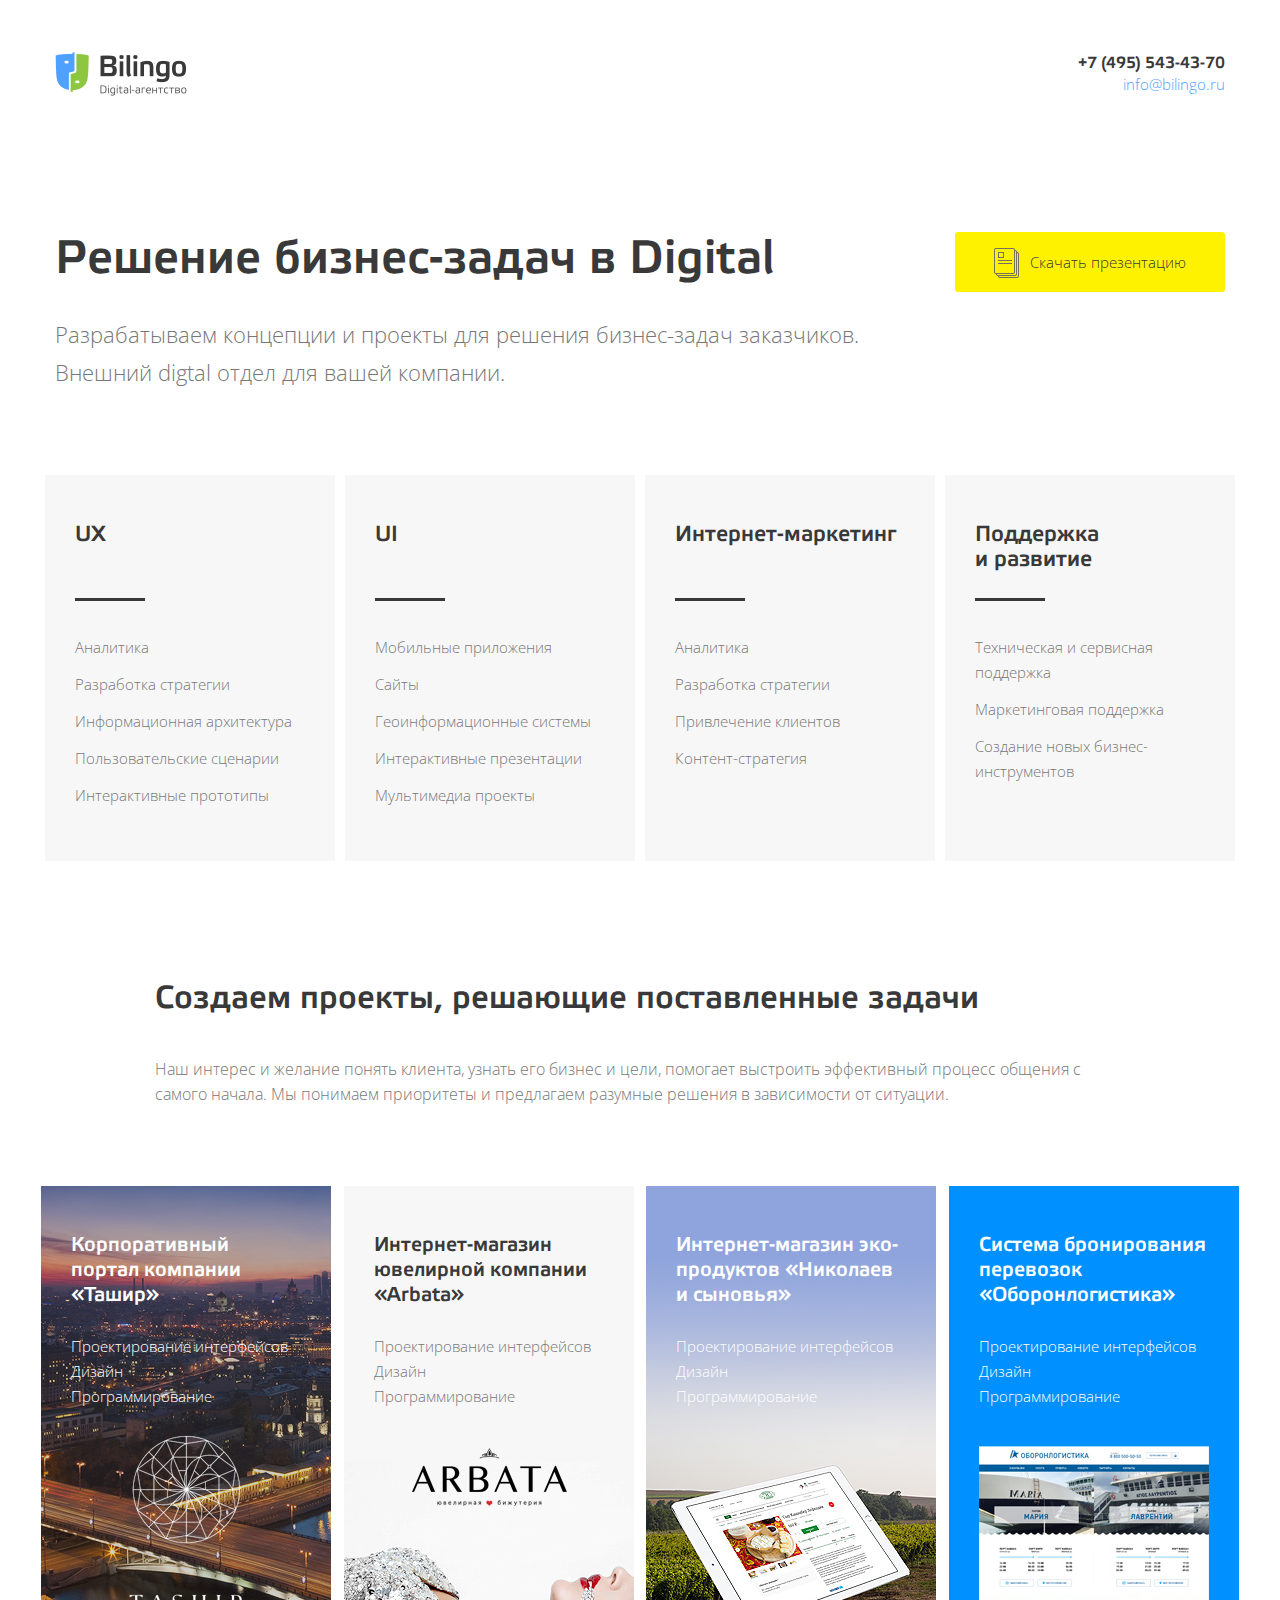
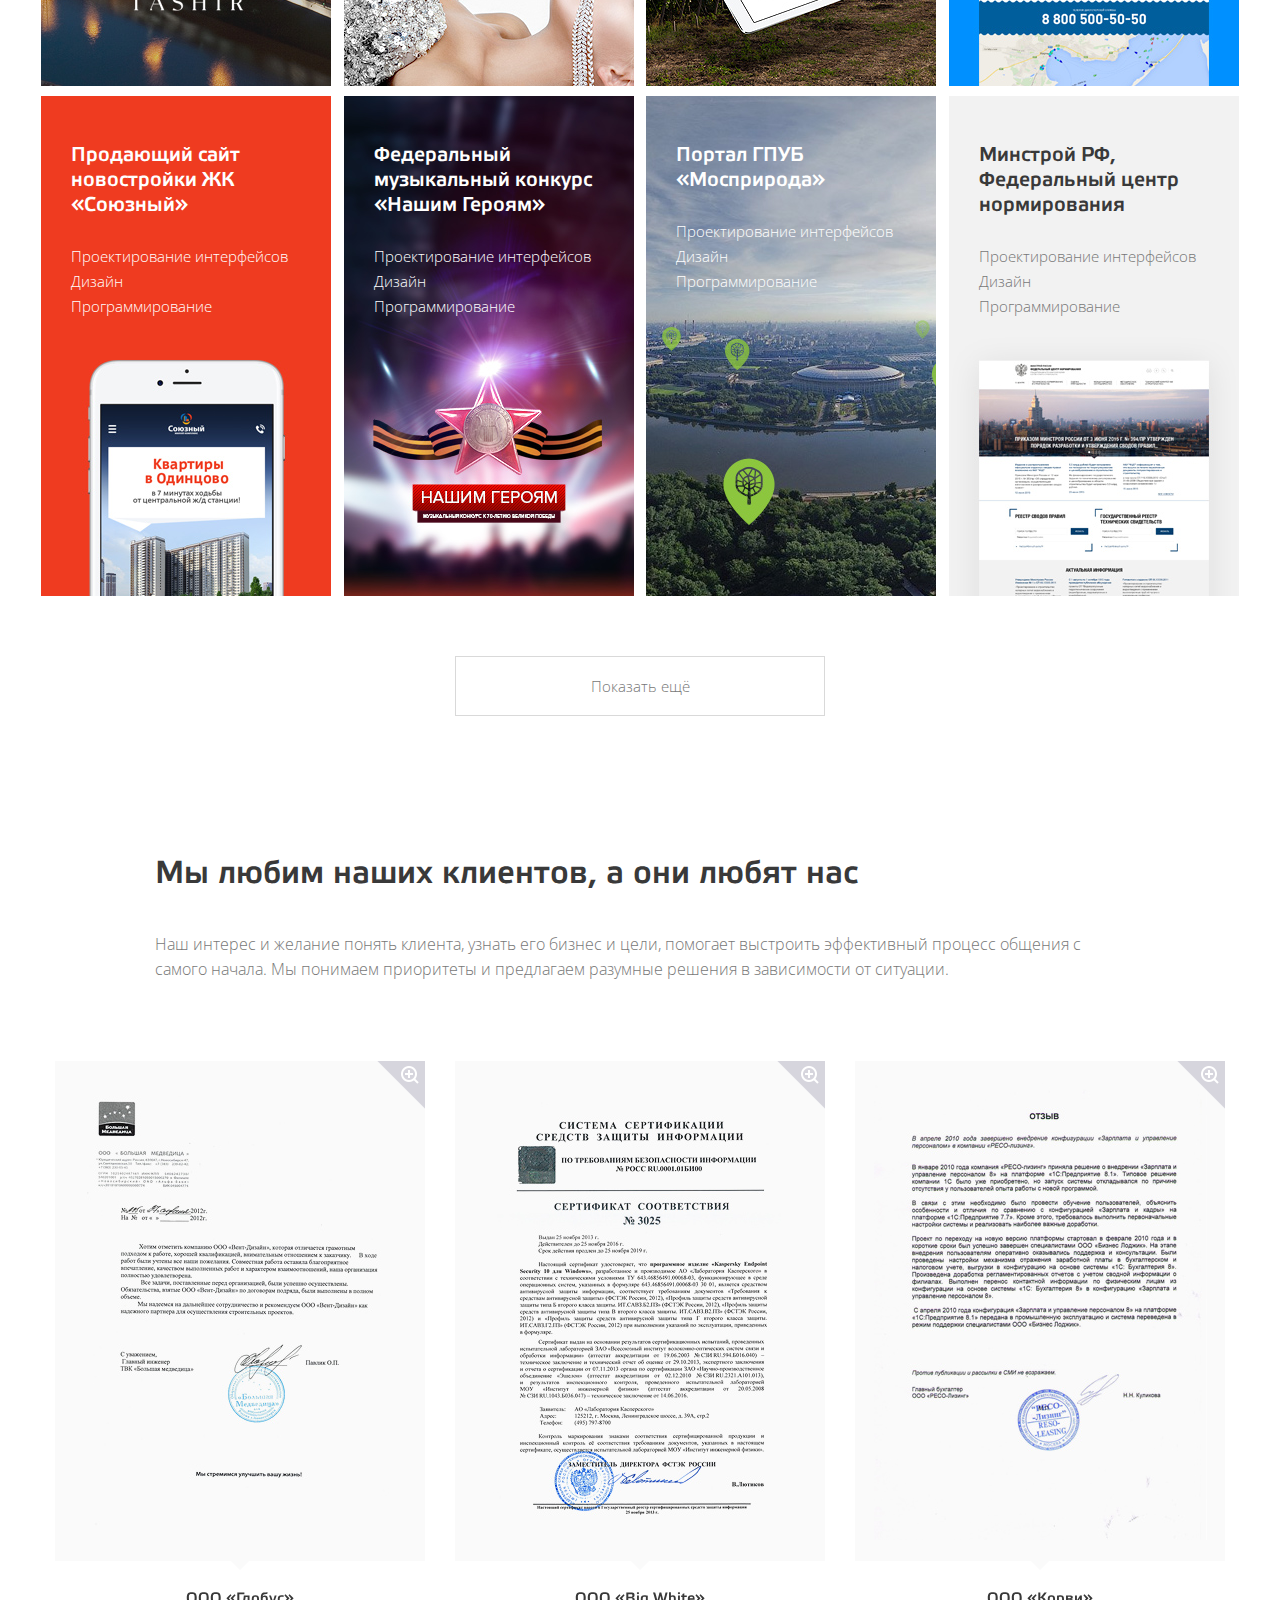
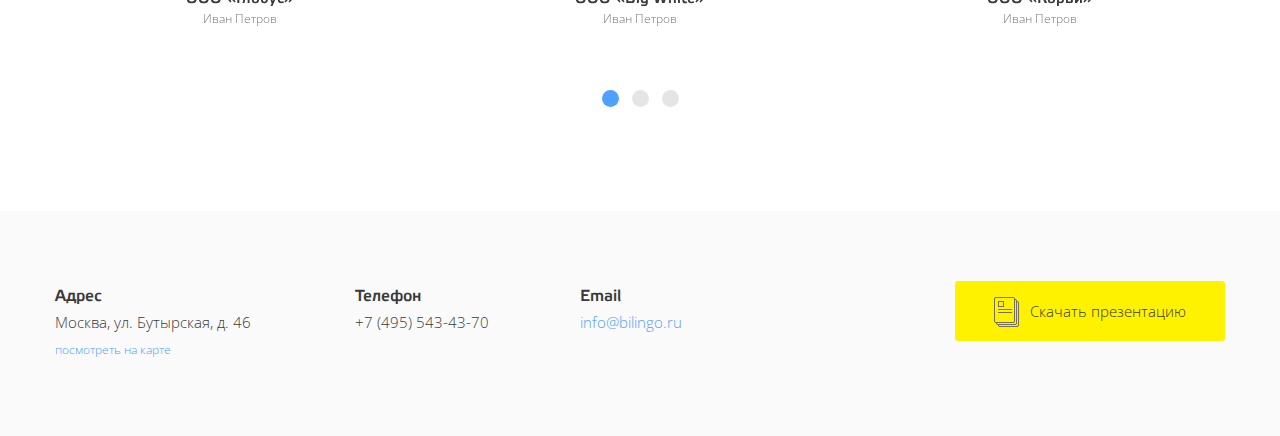
==== index.html @ 2a00d9b0 "first html" ====
<!DOCTYPE html>
<html lang="ru">
    <head>
        <meta charset="utf-8" />
        <title>Bilingo</title>

        <link rel="stylesheet" href="https://fonts.googleapis.com/css?family=Open+Sans:300&amp;subset=cyrillic" />
        <link rel="stylesheet" href="css/styles.css" />
        <link rel="stylesheet" href="js/slick/slick.css" />
        <link rel="stylesheet" href="js/fancybox/jquery.fancybox.css">

        <script src="js/jquery-2.2.4.min.js"></script>
        <script src="js/slick/slick.min.js"></script>
        <script src="js/fancybox/jquery.fancybox.min.js"></script>
        <script src="js/tools.js"></script>

        <meta name="viewport" content="width=device-width" />
    </head>

    <body>

        <!-- wrapper -->
        <div class="wrapper">
            <div class="wrapper-inner">

                <header>
                    <div class="logo"><img src="images/logo.png" alt="" width="132" height="44" /></div>
                    <div class="header-contacts">
                        <div class="header-phone"><a href="tel:+74955434370">+7 (495) 543-43-70</a></div>
                        <div class="header-email"><a href="mailto:info@bilingo.ru">info@bilingo.ru</a></div>
                    </div>
                </header>

                <!-- services -->
                <div class="services">
                    <div class="services-header">
                        <h1>Решение бизнес-задач в Digital</h1>
                        <div class="services-text">Разрабатываем концепции и проекты для решения бизнес-задач заказчиков. Внешний digtal отдел для вашей компании.</div>
                        <div class="services-link"><a href="#" class="presentation">Скачать презентацию</a></div>
                    </div>

                    <div class="services-list">
                        <div class="services-list-inner">
                            <div class="services-item">
                                <h2>UX</h2>
                                <ul>
                                    <li>Аналитика</li>
                                    <li>Разработка стратегии</li>
                                    <li>Информационная архитектура</li>
                                    <li>Пользовательские сценарии</li>
                                    <li>Интерактивные прототипы</li>
                                </ul>
                            </div>
                            <div class="services-item open">
                                <h2>UI</h2>
                                <ul>
                                    <li>Мобильные приложения</li>
                                    <li>Сайты</li>
                                    <li>Геоинформационные системы</li>
                                    <li>Интерактивные презентации</li>
                                    <li>Мультимедиа проекты</li>
                                </ul>
                            </div>
                            <div class="services-item">
                                <h2>Интернет-маркетинг</h2>
                                <ul>
                                    <li>Аналитика</li>
                                    <li>Разработка стратегии</li>
                                    <li>Привлечение клиентов</li>
                                    <li>Контент-стратегия</li>
                                </ul>
                            </div>
                            <div class="services-item">
                                <h2>Поддержка и&nbsp;развитие</h2>
                                <ul>
                                    <li>Техническая и сервисная поддержка</li>
                                    <li>Маркетинговая поддержка</li>
                                    <li>Создание новых бизнес-инструментов</li>
                                </ul>
                            </div>
                        </div>
                    </div>
                </div>
                <!-- services END -->

                <!-- portfolio -->
                <div class="portfolio">
                    <div class="portfolio-header">
                        <h2>Создаем проекты, решающие поставленные задачи</h2>
                        <div class="portfolio-text">Наш интерес и желание понять клиента, узнать его бизнес и цели, помогает выстроить эффективный процесс общения с самого начала. Мы понимаем приоритеты и предлагаем разумные решения в зависимости от ситуации.</div>
                    </div>
                    <div class="portfolio-list">
                        <div class="portfolio-item">
                            <a href="#">
                                <img src="files/portfolio-1.jpg" alt="" />
                                <img src="files/portfolio-1-mobile.jpg" alt="" class="portfolio-img-mobile" />
                                <h3>Корпоративный портал компании «Ташир»</h3>
                                <ul>
                                    <li>Проектирование интерфейсов</li>
                                    <li>Дизайн</li>
                                    <li>Программирование</li>
                                </ul>
                            </a>
                        </div>
                        <div class="portfolio-item inverse">
                            <a href="#">
                                <img src="files/portfolio-2.jpg" alt="" />
                                <img src="files/portfolio-2-mobile.jpg" alt="" class="portfolio-img-mobile" />
                                <h3>Интернет-магазин ювелирной компании «Arbata»</h3>
                                <ul>
                                    <li>Проектирование интерфейсов</li>
                                    <li>Дизайн</li>
                                    <li>Программирование</li>
                                </ul>
                            </a>
                        </div>
                        <div class="portfolio-item">
                            <a href="#">
                                <img src="files/portfolio-3.jpg" alt="" />
                                <img src="files/portfolio-3-mobile.jpg" alt="" class="portfolio-img-mobile" />
                                <h3>Интернет-магазин эко-продуктов «Николаев и сыновья»</h3>
                                <ul>
                                    <li>Проектирование интерфейсов</li>
                                    <li>Дизайн</li>
                                    <li>Программирование</li>
                                </ul>
                            </a>
                        </div>
                        <div class="portfolio-item">
                            <a href="#">
                                <img src="files/portfolio-4.jpg" alt="" />
                                <img src="files/portfolio-4-mobile.jpg" alt="" class="portfolio-img-mobile" />
                                <h3>Система бронирования перевозок «Оборонлогистика»</h3>
                                <ul>
                                    <li>Проектирование интерфейсов</li>
                                    <li>Дизайн</li>
                                    <li>Программирование</li>
                                </ul>
                            </a>
                        </div>
                        <div class="portfolio-item">
                            <a href="#">
                                <img src="files/portfolio-5.jpg" alt="" />
                                <img src="files/portfolio-5.jpg" alt="" class="portfolio-img-mobile" />
                                <h3>Продающий сайт новостройки ЖК «Союзный»</h3>
                                <ul>
                                    <li>Проектирование интерфейсов</li>
                                    <li>Дизайн</li>
                                    <li>Программирование</li>
                                </ul>
                            </a>
                        </div>
                        <div class="portfolio-item">
                            <a href="#">
                                <img src="files/portfolio-6.jpg" alt="" />
                                <img src="files/portfolio-6.jpg" alt="" class="portfolio-img-mobile" />
                                <h3>Федеральный музыкальный конкурс «Нашим Героям»</h3>
                                <ul>
                                    <li>Проектирование интерфейсов</li>
                                    <li>Дизайн</li>
                                    <li>Программирование</li>
                                </ul>
                            </a>
                        </div>
                        <div class="portfolio-item">
                            <a href="#">
                                <img src="files/portfolio-7.jpg" alt="" />
                                <img src="files/portfolio-7.jpg" alt="" class="portfolio-img-mobile" />
                                <h3>Портал ГПУБ «Мосприрода»</h3>
                                <ul>
                                    <li>Проектирование интерфейсов</li>
                                    <li>Дизайн</li>
                                    <li>Программирование</li>
                                </ul>
                            </a>
                        </div>
                        <div class="portfolio-item inverse">
                            <a href="#">
                                <img src="files/portfolio-8.jpg" alt="" />
                                <img src="files/portfolio-8.jpg" alt="" class="portfolio-img-mobile" />
                                <h3>Минстрой РФ, Федеральный центр нормирования</h3>
                                <ul>
                                    <li>Проектирование интерфейсов</li>
                                    <li>Дизайн</li>
                                    <li>Программирование</li>
                                </ul>
                            </a>
                        </div>
                    </div>

                    <div class="portfolio-more"><a href="files/portfolio-1.html"><span>Показать ещё</span><span>Загрузка</span></a></div>
                </div>
                <!-- portfolio END -->

                <!-- responses -->
                <div class="responses">
                    <div class="responses-header">
                        <h2>Мы любим наших клиентов, а они любят нас</h2>
                        <div class="responses-text">Наш интерес и желание понять клиента, узнать его бизнес и цели, помогает выстроить эффективный процесс общения с самого начала. Мы понимаем приоритеты и предлагаем разумные решения в зависимости от ситуации.</div>
                    </div>
                    <div class="responses-list">
                        <div class="responses-list-inner">
                            <div class="responses-item">
                                <a href="files/response-1-big.jpg" data-fancybox="group"><img src="files/response-1.jpg" alt="" /></a>
                                <div class="responses-item-title"><strong>ООО «Глобус»</strong>Иван Петров</div>
                            </div>
                            <div class="responses-item">
                                <a href="files/response-2-big.jpg" data-fancybox="group"><img src="files/response-2.jpg" alt="" /></a>
                                <div class="responses-item-title"><strong>ООО «Big White»</strong>Иван Петров</div>
                            </div>
                            <div class="responses-item">
                                <a href="files/response-3-big.jpg" data-fancybox="group"><img src="files/response-3.jpg" alt="" /></a>
                                <div class="responses-item-title"><strong>ООО «Корви»</strong>Иван Петров</div>
                            </div>
                            <div class="responses-item">
                                <a href="files/response-1-big.jpg" data-fancybox="group"><img src="files/response-1.jpg" alt="" /></a>
                                <div class="responses-item-title"><strong>ООО «Глобус»</strong>Иван Петров</div>
                            </div>
                            <div class="responses-item">
                                <a href="files/response-2-big.jpg" data-fancybox="group"><img src="files/response-2.jpg" alt="" /></a>
                                <div class="responses-item-title"><strong>ООО «Big White»</strong>Иван Петров</div>
                            </div>
                            <div class="responses-item">
                                <a href="files/response-3-big.jpg" data-fancybox="group"><img src="files/response-3.jpg" alt="" /></a>
                                <div class="responses-item-title"><strong>ООО «Корви»</strong>Иван Петров</div>
                            </div>
                            <div class="responses-item">
                                <a href="files/response-1-big.jpg" data-fancybox="group"><img src="files/response-1.jpg" alt="" /></a>
                                <div class="responses-item-title"><strong>ООО «Глобус»</strong>Иван Петров</div>
                            </div>
                        </div>
                    </div>
                </div>
                <!-- responses END -->

            </div>
        </div>
        <!-- wrapper END -->

        <footer>
            <div class="footer-inner">

                <div class="footer-address">
                    <div class="footer-title">Адрес</div>
                    <div class="footer-text">Москва, ул. Бутырская, д. 46</div>
                    <div class="footer-map-link"><a href="#">посмотреть на карте</a></div>
                </div>

                <div class="footer-phone">
                    <div class="footer-title">Телефон</div>
                    <div class="footer-text"><a href="tel:+74955434370">+7 (495) 543-43-70</a></div>
                </div>

                <div class="footer-email">
                    <div class="footer-title">Email</div>
                    <div class="footer-text"><a href="mailto:info@bilingo.ru">info@bilingo.ru</a></div>
                </div>

                <div class="footer-link"><a href="#" class="presentation">Скачать презентацию</a></div>

            </div>
        </footer>

    </body>
</html>
---- css/styles.css ----
@font-face {font-family:"EtelkaMediumPro"; src:url("../fonts/EtelkaMediumPro.woff") format("woff"); font-weight:normal; font-style:normal}

html {min-width:480px; height:100%}

body {min-width:480px; height:100%; margin:0; padding:0; font:300 16px/25px "Open Sans", sans-serif; color:#777; background:#fff; -webkit-text-size-adjust:100%}

a {outline:none; color:#4ea1ff; text-decoration:none}

img {border:none}

.wrapper {min-width:480px; width:100%; min-height:100%; position:relative; overflow:hidden}
.wrapper-inner {max-width:1170px; padding:0 15px 250px 15px; margin:0 auto}

@media screen and (max-width:1199px) {
    .wrapper-inner {padding:0 55px 525px 55px}
}

header:after {content:"."; display:block; clear:both; visibility:hidden; height:0}

.logo {float:left; line-height:0; margin:52px 0 0 0}

.header-contacts {float:right; text-align:right}

.header-phone {font:16px/25px EtelkaMediumPro, sans-serif; color:#393939; margin:51px 0 0 0}
.header-phone a {text-decoration:none; color:#393939}
.header-email {font-size:15px; margin:-4px 0 0 0}

.services-header {padding:0 300px 0 0; position:relative; margin:137px 0 0 0}
.services-header h1 {font:47px/50px EtelkaMediumPro, sans-serif; color:#393939; margin:0; padding:0}
.services-text {font-size:22px; line-height:38px; padding:31px 0 0 0}
.services-link {position:absolute; right:0; top:-2px}

@media screen and (max-width:1199px) {
    .services-header {padding:0}
    .services-link {position:static; right:auto; top:auto; margin:54px 0 0 0}
}

.presentation {display:block; width:270px; height:60px; background:#fff200; border-radius:3px; text-align:center; font-size:15px; line-height:60px; color:#393939}
.presentation:before {content:""; display:inline-block; vertical-align:middle; width:25px; height:30px; background:url(../images/presentation.png); margin:-2px 11px 0 0}

.services-list {margin:84px -20px 0 -20px}
.services-list-inner {display:table; width:100%; border-collapse:separate; border-spacing:10px 0}
.services-item {display:table-cell; vertical-align:top; width:25%; background:#f7f7f7; padding:0 30px}
.services-item h2 {margin:0; padding:47px 0 26px 0; font:22px/25px EtelkaMediumPro, sans-serif; color:#393939; min-height:50px}
.services-item ul {margin:0; padding:0 0 53px 0; list-style:none; font-size:15px; line-height:25px}
.services-item ul:before {content:""; display:block; width:70px; height:3px; margin:0 0 34px 0; background:#393939}
.services-item ul li {margin:12px 0 0 0; padding:0}

@media screen and (max-width:1199px) {
    .services-list {margin:0; padding:85px 0 0 0}
    .services-list-inner {display:block; width:auto; border-spacing:0}
    .services-item {display:block; width:auto; margin:10px 0 0 0}
    .services-item h2 {cursor:pointer; padding:51px 0 50px 0; min-height:0; position:relative}
    .services-item h2:after {content:""; display:block; width:19px; height:11px; background:url(../images/services-arrows.png); position:absolute; right:0; top:50%; margin-top:-5px}
    .services-item.open h2:after {background-position:left -11px}
    .services-item ul {display:none; margin-top:-27px}
    .services-item.open ul {display:block}
    .services-item ul:before {margin:0 0 46px 0}
}

.portfolio {margin:119px 0 0 0}
.portfolio-header {padding:0 100px}
.portfolio-header h2 {font:32px/38px EtelkaMediumPro, sans-serif; color:#393939; margin:0; padding:0}
.portfolio-text {padding:39px 0 0 0}

@media screen and (max-width:1199px) {
    .portfolio {margin:109px 0 0 0}
    .portfolio-header {padding:0}
}

.portfolio-list {margin:74px -20px 0 -20px}
.portfolio-list:after {content:"."; display:block; clear:both; visibility:hidden; height:0}
.portfolio-item {float:left; width:25%; padding:5px; box-sizing:border-box}
.portfolio-item a {display:block; margin:0 auto; width:290px; height:500px; position:relative; color:#fff; background:#393939}
.portfolio-item a:hover {z-index:2}
.portfolio-item.inverse a {background:#fff; color:#393939}
.portfolio-item a img {position:absolute; left:0; top:0; width:100%; height:100%; transition:transform .5s ease}
.portfolio-item a:hover img {transform:scale(1.05); box-shadow:0 7px 50px rgba(0, 0, 0, .33)}
.portfolio-item a img.portfolio-img-mobile {display:none}
.portfolio-item h3 {position:relative; padding:46px 30px 0 30px; font:20px/25px EtelkaMediumPro, sans-serif; margin:0}
.portfolio-item ul {margin:0; padding:27px 30px 0 30px; font-size:15px; list-style:none; position:relative}
.portfolio-item.inverse ul {color:#777}
.portfolio-item ul li {margin:0; padding:0}

@media screen and (max-width:1199px) {
    .portfolio-list {margin-left:0; margin-right:0}
    .portfolio-item {float:none; width:auto; padding:5px 0}
    .portfolio-item a {width:370px}
    .portfolio-item a img {display:none}
    .portfolio-item a img.portfolio-img-mobile {display:block}
}

.portfolio-more {padding:55px 0 0 0}
.portfolio-more a {display:block; margin:0 auto; width:368px; height:58px; color:#777; font-size:15px; line-height:58px; text-align:center; border:1px solid #d9d9d9}
.portfolio-more a span:nth-child(2) {display:none}
.portfolio-more a.loading span:nth-child(1) {display:none}
.portfolio-more a.loading span:nth-child(2) {display:inline}

.responses {margin:139px 0 79px 0}
.responses-header {padding:0 100px}
.responses-header h2 {font:32px/38px EtelkaMediumPro, sans-serif; color:#393939; margin:0; padding:0}
.responses-text {padding:39px 0 0 0}

@media screen and (max-width:1199px) {
    .responses {margin-top:111px}
    .responses-header {padding:0}
}

.responses-list {margin:0 -15px}
.responses-list-inner {width:100%; font-size:0; line-height:0; letter-spacing:-1px; white-space:nowrap; position:relative}
.responses-list-inner:before {content:""; display:block; width:9999px; position:absolute; z-index:9; right:100%; margin-right:15px; top:0; bottom:0; background:#fff}
.responses-list-inner:after {content:""; display:block; width:9999px; position:absolute; z-index:9; left:100%; margin-left:15px; top:0; bottom:0; background:#fff}
.responses-list-inner .slick-list {overflow:visible}
.responses-item {display:inline-block; vertical-align:top; width:33.33%; padding:79px 15px 0 15px; box-sizing:border-box}
.responses-item a {display:block; height:500px; text-align:center; line-height:500px; position:relative; overflow:hidden; width:100%; background:#fafafa}
.responses-item a:hover {box-shadow:0 7px 30px rgba(0, 0, 0, .15)}
.responses-item a:after {content:""; display:block; width:48px; height:48px; position:absolute; right:0; top:0; background:url(../images/zoom.png)}
.responses-item a:hover:after {background-position:left -48px}
.responses-item a img {display:inline-block; vertical-align:middle; max-width:100%; max-height:100%}
.responses-item-title {text-align:center; font-size:12px; line-height:20px; letter-spacing:0; padding:28px 0 0 0; position:relative}
.responses-item-title:before {content:""; display:block; position:absolute; left:50%; top:0; margin:0 0 0 -9px; width:0; height:0; border-top:9px solid #fafafa; border-left:9px solid transparent; border-right:9px solid transparent}
.responses-item-title strong {display:block; font:15px/20px EtelkaMediumPro, sans-serif; color:#393939}
.responses .slick-dots {text-align:center; font-size:0; line-height:0; letter-spacing:-1px; margin:0; padding:61px 0 0 0}
.responses .slick-dots li {margin:0 0 0 13px; padding:0; display:inline-block; vertical-align:top}
.responses .slick-dots li:before {display:none}
.responses .slick-dots li:first-child {margin:0}
.responses .slick-dots li button {display:block; width:17px; height:17px; border-radius:50%; border:none; background:#e5e5e5; margin:0; padding:0; outline:none; -webkit-appearance:none; cursor:pointer; font-size:0; line-height:0; text-indent:100px}
.responses .slick-dots li.slick-active button {background:#4ea1ff}

footer {background:#fafafa; height:225px; margin:-225px 0 0 0; position:relative; min-width:480px; width:100%; overflow:hidden}

@media screen and (max-width:1199px) {
    footer {height:500px; margin:-500px 0 0 0}
}

.footer-inner {max-width:1170px; padding:0 15px; margin:0 auto}

@media screen and (max-width:1199px) {
    .footer-inner {padding:0 55px}
}

.footer-address {float:left; width:300px}
.footer-phone {float:left; width:225px}
.footer-phone a {color:#393939}
.footer-email {float:left}

@media screen and (max-width:1199px) {
    .footer-address {float:none; width:auto; padding:51px 0 0 0}
    .footer-phone {float:none; width:auto}
    .footer-email {float:none}
}

.footer-title {font-family:EtelkaMediumPro, sans-serif; color:#393939; padding:73px 0 0 0}
.footer-text {font-size:15px; color:#393939; padding:1px 0 0 0}
.footer-map-link {font-size:12px; padding:2px 0 0 0}

@media screen and (max-width:1199px) {
    .footer-title {padding:22px 0 0 0}
}

.footer-link {float:right; padding:70px 0 0 0}

@media screen and (max-width:1199px) {
    .footer-link {float:none; padding:58px 0 0 0}
    .footer-link .presentation {width:100%}
}
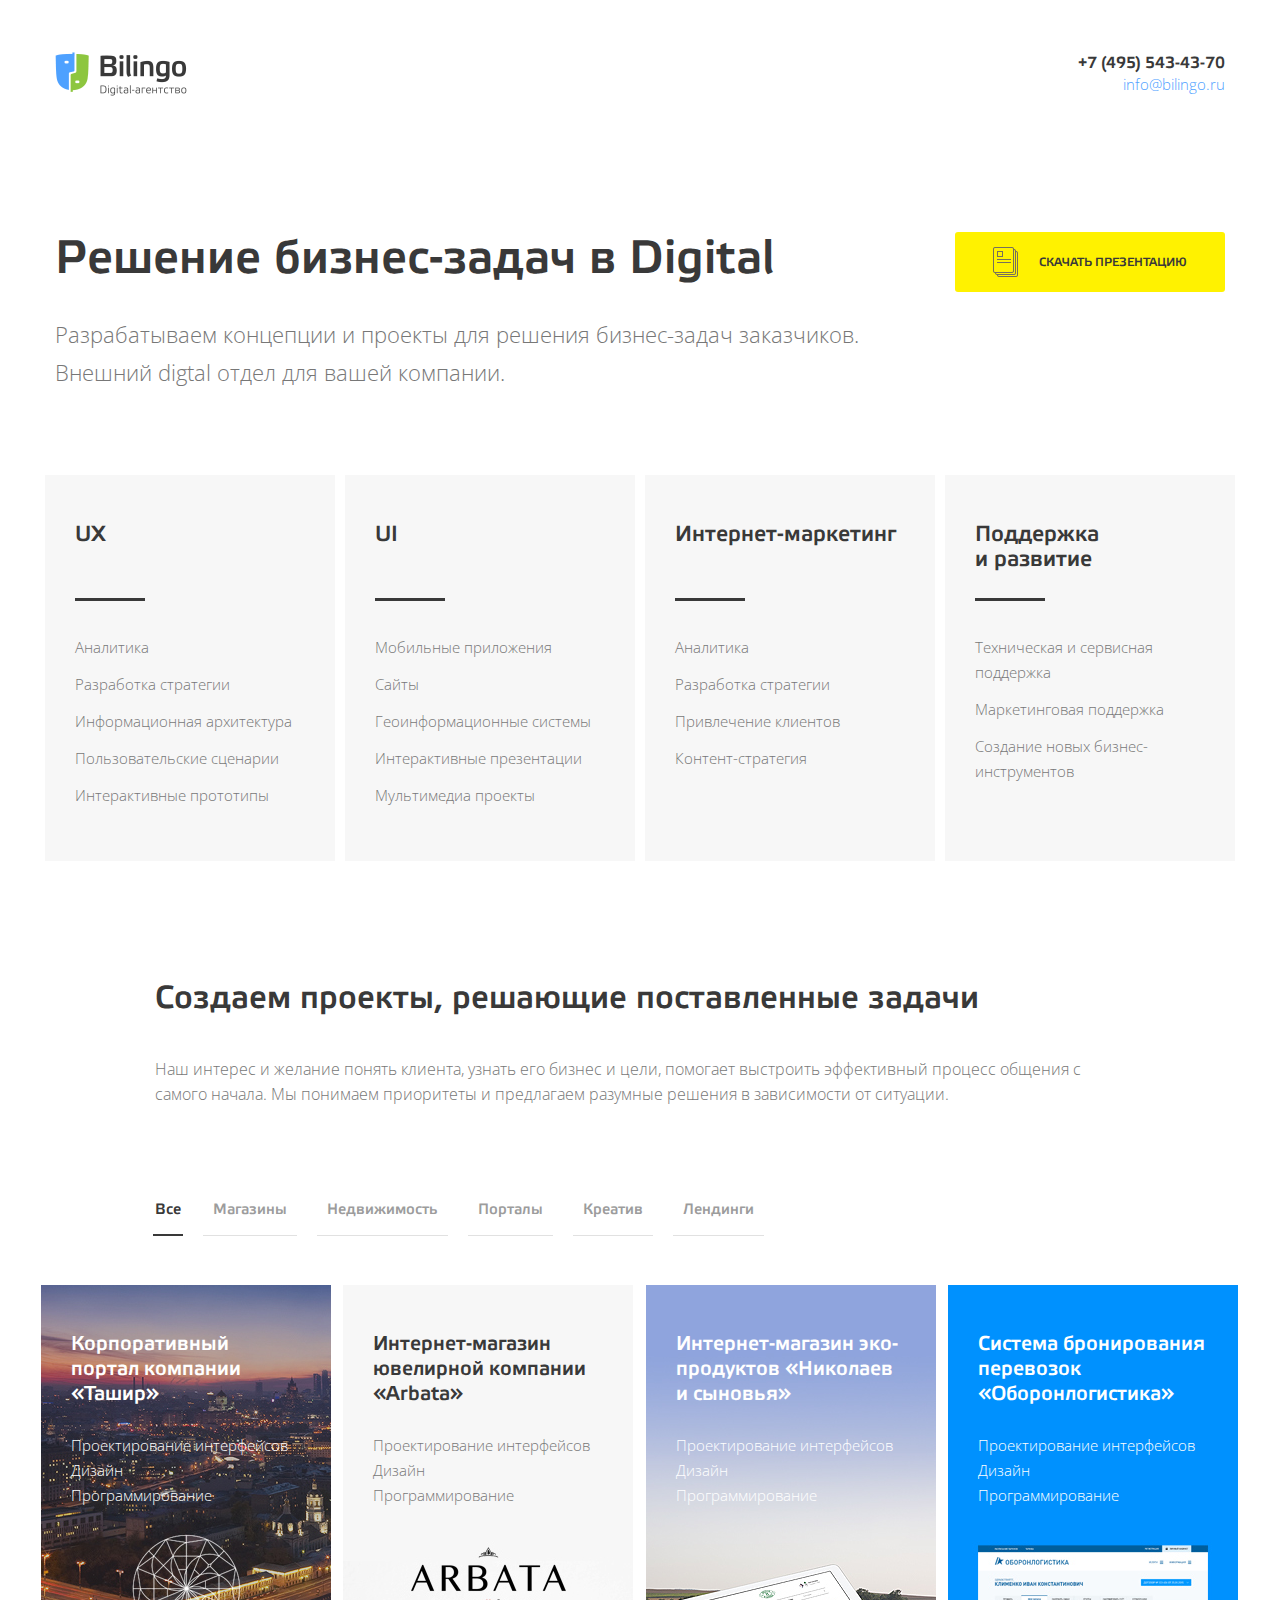
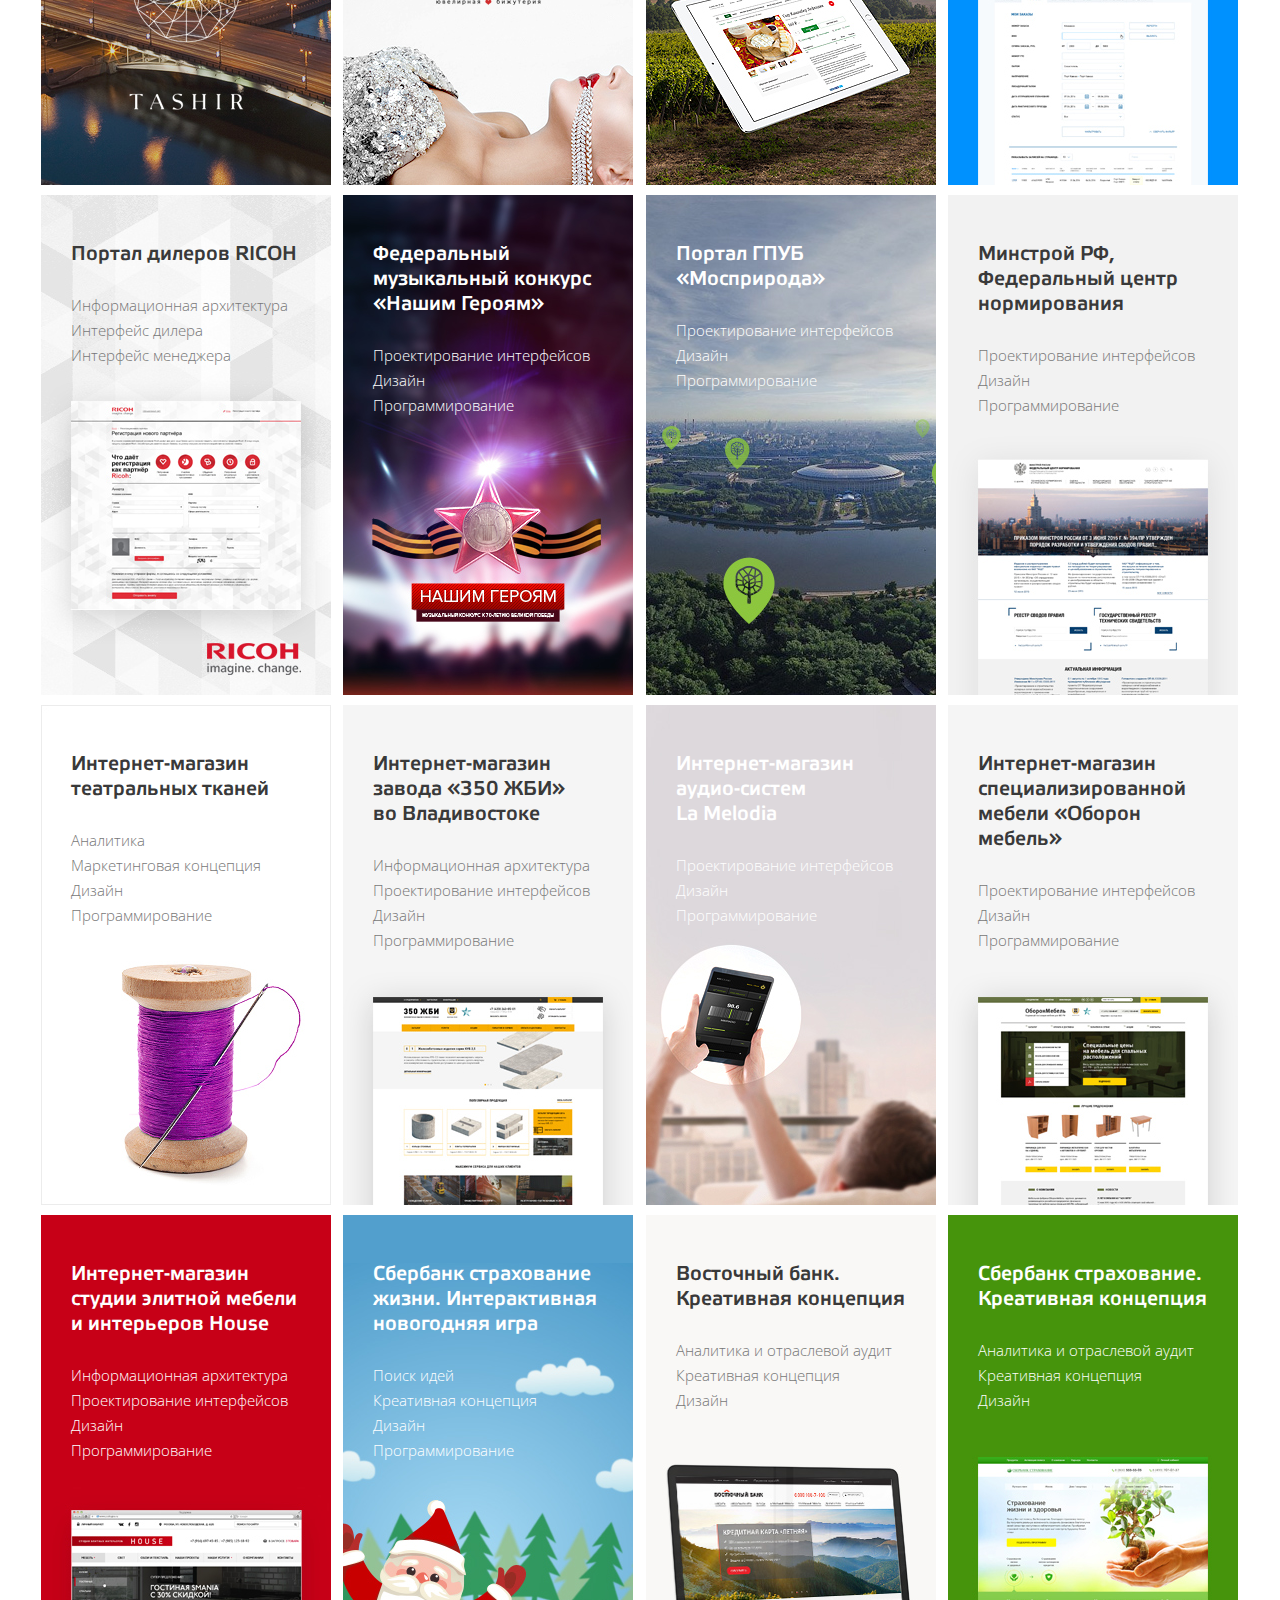
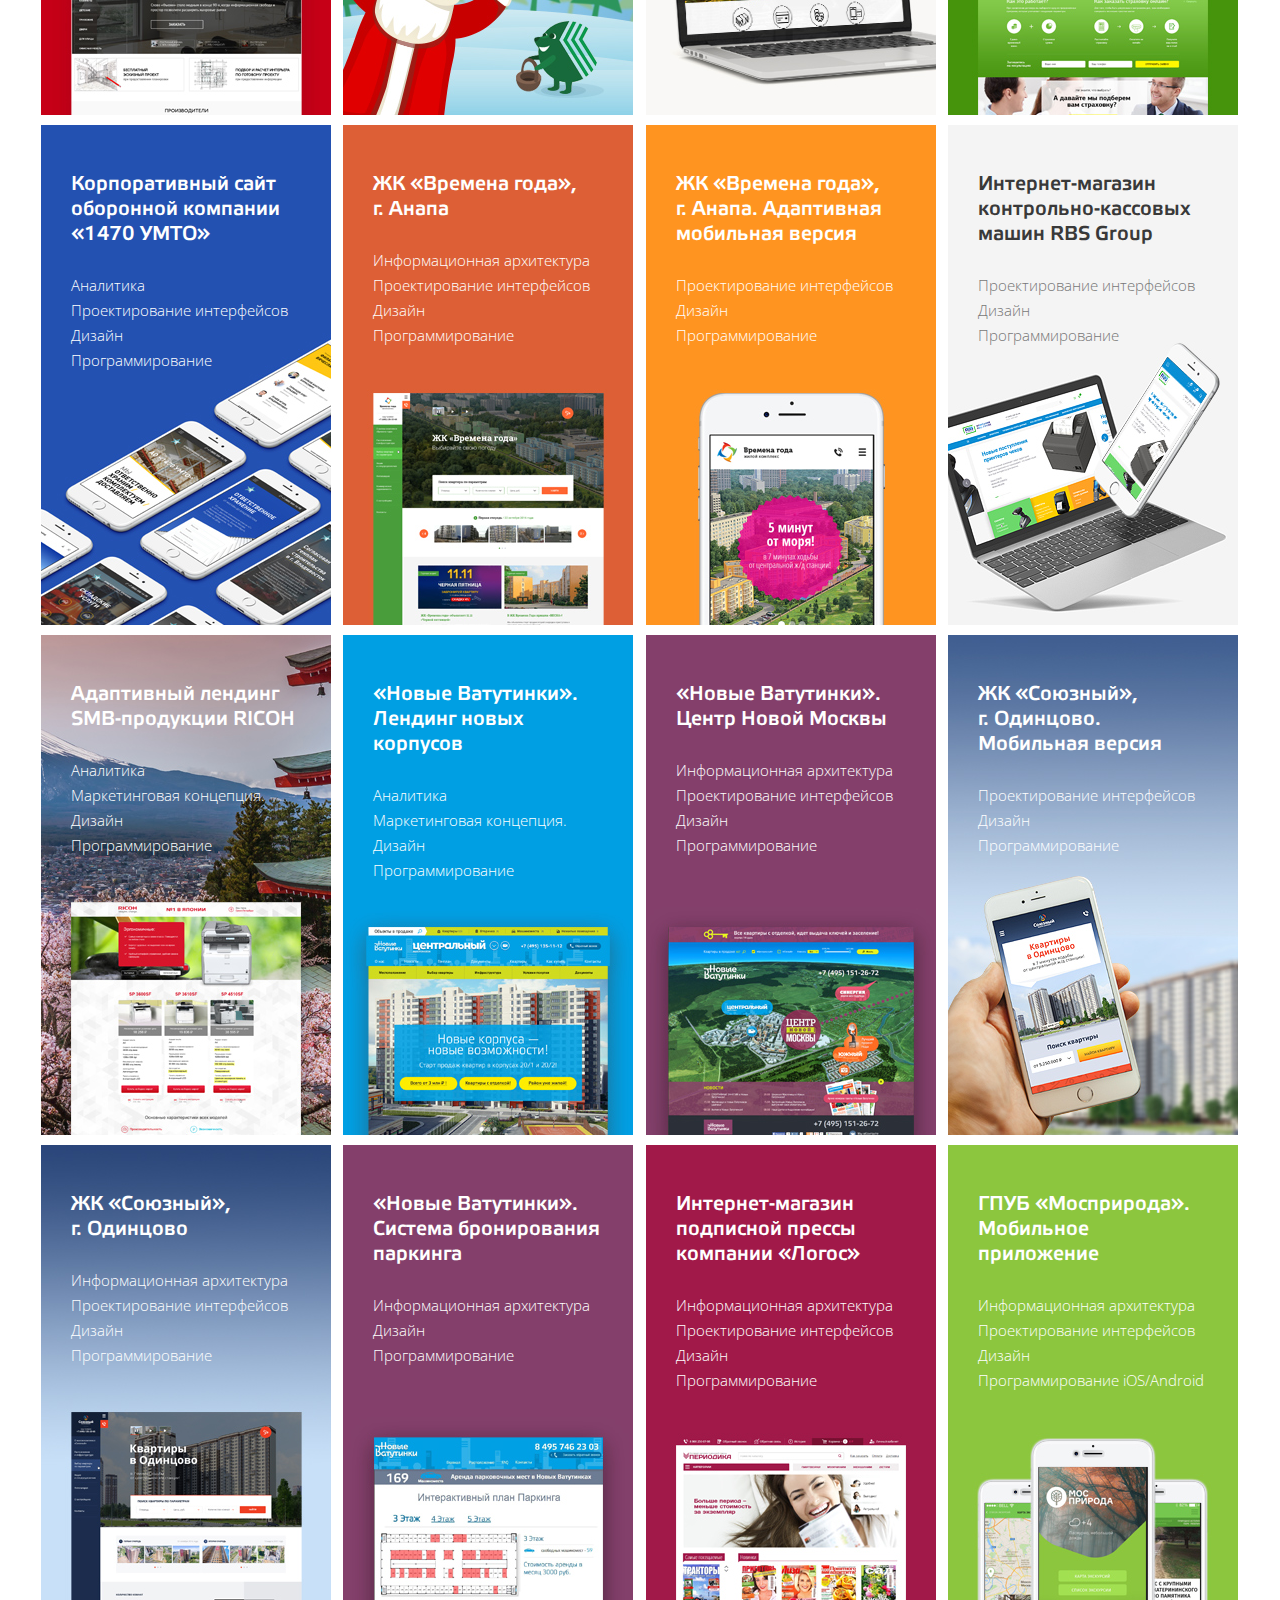
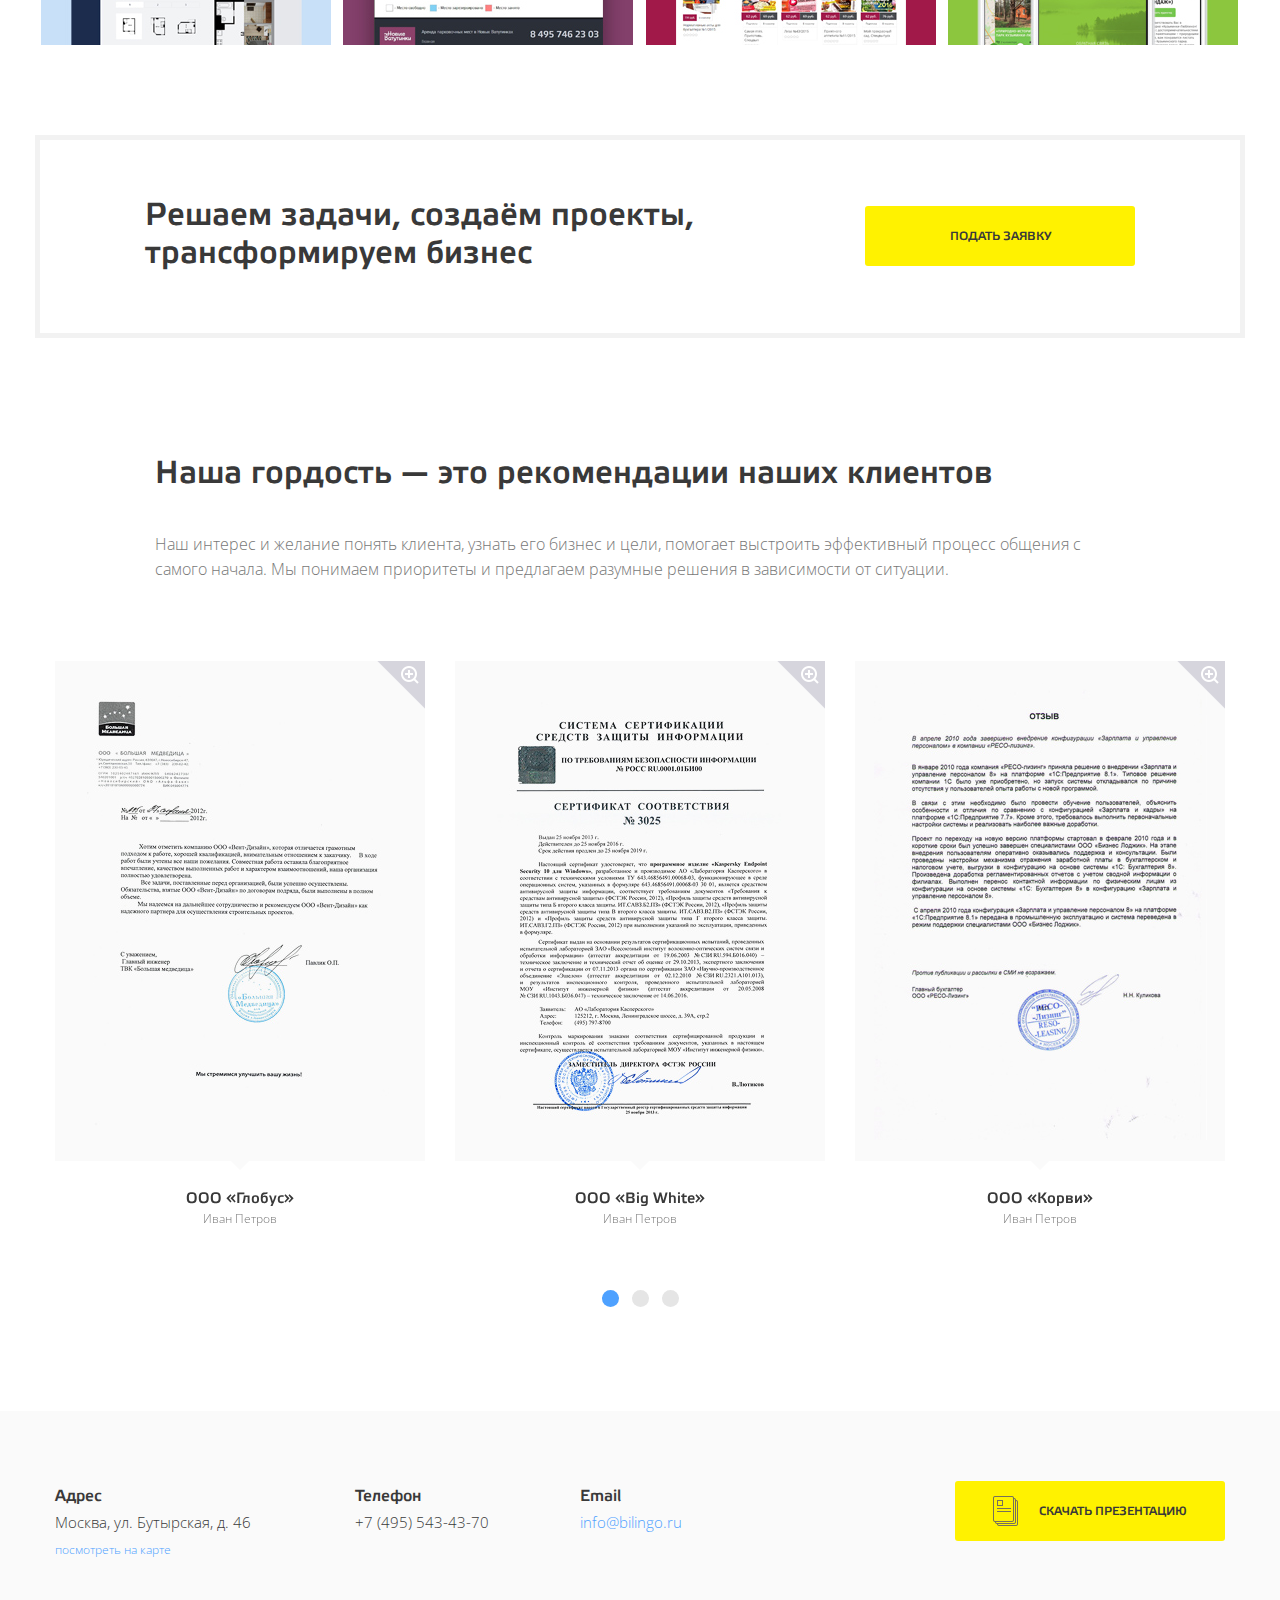
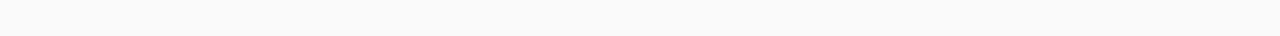
==== commit fb1bde7f: "update" ====
--- a/index.html
+++ b/index.html
@@ -4,7 +4,7 @@
         <meta charset="utf-8" />
         <title>Bilingo</title>
 
-        <link rel="stylesheet" href="https://fonts.googleapis.com/css?family=Open+Sans:300&amp;subset=cyrillic" />
+        <link rel="stylesheet" href="https://fonts.googleapis.com/css?family=Open+Sans:300,400&amp;subset=cyrillic" />
         <link rel="stylesheet" href="css/styles.css" />
         <link rel="stylesheet" href="js/slick/slick.css" />
         <link rel="stylesheet" href="js/fancybox/jquery.fancybox.css">
@@ -12,9 +12,16 @@
         <script src="js/jquery-2.2.4.min.js"></script>
         <script src="js/slick/slick.min.js"></script>
         <script src="js/fancybox/jquery.fancybox.min.js"></script>
+        <script src="js/isotope.pkgd.min.js"></script>
+        <script src="js/jquery.maskedinput.min.js"></script>
+        <script src="js/validation/jquery.validate.min.js"></script>
+        <script src="js/validation/messages_ru.js"></script>
+        <script src="js/jquery.ui.widget.js"></script>
+        <script src="js/jquery.fileupload/jquery.iframe-transport.js"></script>
+        <script src="js/jquery.fileupload/jquery.fileupload.js"></script>
         <script src="js/tools.js"></script>
 
-        <meta name="viewport" content="width=device-width" />
+        <meta name="viewport" content="width=1200" />
     </head>
 
     <body>
@@ -44,38 +51,38 @@
                             <div class="services-item">
                                 <h2>UX</h2>
                                 <ul>
-                                    <li>Аналитика</li>
-                                    <li>Разработка стратегии</li>
-                                    <li>Информационная архитектура</li>
-                                    <li>Пользовательские сценарии</li>
-                                    <li>Интерактивные прототипы</li>
+                                    <li><a href="windows/services.html">Аналитика</a></li>
+                                    <li><a href="windows/services.html">Разработка стратегии</a></li>
+                                    <li><a href="windows/services.html">Информационная архитектура</a></li>
+                                    <li><a href="windows/services.html">Пользовательские сценарии</a></li>
+                                    <li><a href="windows/services.html">Интерактивные прототипы</a></li>
                                 </ul>
                             </div>
                             <div class="services-item open">
                                 <h2>UI</h2>
                                 <ul>
-                                    <li>Мобильные приложения</li>
-                                    <li>Сайты</li>
-                                    <li>Геоинформационные системы</li>
-                                    <li>Интерактивные презентации</li>
-                                    <li>Мультимедиа проекты</li>
+                                    <li><a href="windows/services.html">Мобильные приложения</a></li>
+                                    <li><a href="windows/services.html">Сайты</a></li>
+                                    <li><a href="windows/services.html">Геоинформационные системы</a></li>
+                                    <li><a href="windows/services.html">Интерактивные презентации</a></li>
+                                    <li><a href="windows/services.html">Мультимедиа проекты</a></li>
                                 </ul>
                             </div>
                             <div class="services-item">
                                 <h2>Интернет-маркетинг</h2>
                                 <ul>
-                                    <li>Аналитика</li>
-                                    <li>Разработка стратегии</li>
-                                    <li>Привлечение клиентов</li>
-                                    <li>Контент-стратегия</li>
+                                    <li><a href="windows/services.html">Аналитика</a></li>
+                                    <li><a href="windows/services.html">Разработка стратегии</a></li>
+                                    <li><a href="windows/services.html">Привлечение клиентов</a></li>
+                                    <li><a href="windows/services.html">Контент-стратегия</a></li>
                                 </ul>
                             </div>
                             <div class="services-item">
                                 <h2>Поддержка и&nbsp;развитие</h2>
                                 <ul>
-                                    <li>Техническая и сервисная поддержка</li>
-                                    <li>Маркетинговая поддержка</li>
-                                    <li>Создание новых бизнес-инструментов</li>
+                                    <li><a href="windows/services.html">Техническая и сервисная поддержка</a></li>
+                                    <li><a href="windows/services.html">Маркетинговая поддержка</a></li>
+                                    <li><a href="windows/services.html">Создание новых бизнес-инструментов</a></li>
                                 </ul>
                             </div>
                         </div>
@@ -88,12 +95,22 @@
                     <div class="portfolio-header">
                         <h2>Создаем проекты, решающие поставленные задачи</h2>
                         <div class="portfolio-text">Наш интерес и желание понять клиента, узнать его бизнес и цели, помогает выстроить эффективный процесс общения с самого начала. Мы понимаем приоритеты и предлагаем разумные решения в зависимости от ситуации.</div>
+                        <div class="portfolio-menu">
+                            <ul>
+                                <li class="active" data-filter="*"><a href="#">Все</a></li>
+                                <li data-filter=".shop"><a href="#">Магазины</a></li>
+                                <li data-filter=".realty"><a href="#">Недвижимость</a></li>
+                                <li data-filter=".portal"><a href="#">Порталы</a></li>
+                                <li data-filter=".creative"><a href="#">Креатив</a></li>
+                                <li data-filter=".landing"><a href="#">Лендинги</a></li>
+                            </ul>
+                        </div>
                     </div>
                     <div class="portfolio-list">
-                        <div class="portfolio-item">
-                            <a href="#">
-                                <img src="files/portfolio-1.jpg" alt="" />
-                                <img src="files/portfolio-1-mobile.jpg" alt="" class="portfolio-img-mobile" />
+                        <div class="portfolio-item portal">
+                            <a href="#">
+                                <img src="files/portfolio-01.jpg" alt="" />
+                                <img src="files/portfolio-01-mobile.jpg" alt="" class="portfolio-img-mobile" />
                                 <h3>Корпоративный портал компании «Ташир»</h3>
                                 <ul>
                                     <li>Проектирование интерфейсов</li>
@@ -102,10 +119,10 @@
                                 </ul>
                             </a>
                         </div>
-                        <div class="portfolio-item inverse">
-                            <a href="#">
-                                <img src="files/portfolio-2.jpg" alt="" />
-                                <img src="files/portfolio-2-mobile.jpg" alt="" class="portfolio-img-mobile" />
+                        <div class="portfolio-item inverse shop">
+                            <a href="#">
+                                <img src="files/portfolio-02.jpg" alt="" />
+                                <img src="files/portfolio-02-mobile.jpg" alt="" class="portfolio-img-mobile" />
                                 <h3>Интернет-магазин ювелирной компании «Arbata»</h3>
                                 <ul>
                                     <li>Проектирование интерфейсов</li>
@@ -114,10 +131,10 @@
                                 </ul>
                             </a>
                         </div>
-                        <div class="portfolio-item">
-                            <a href="#">
-                                <img src="files/portfolio-3.jpg" alt="" />
-                                <img src="files/portfolio-3-mobile.jpg" alt="" class="portfolio-img-mobile" />
+                        <div class="portfolio-item shop">
+                            <a href="#">
+                                <img src="files/portfolio-03.jpg" alt="" />
+                                <img src="files/portfolio-03-mobile.jpg" alt="" class="portfolio-img-mobile" />
                                 <h3>Интернет-магазин эко-продуктов «Николаев и сыновья»</h3>
                                 <ul>
                                     <li>Проектирование интерфейсов</li>
@@ -126,10 +143,10 @@
                                 </ul>
                             </a>
                         </div>
-                        <div class="portfolio-item">
-                            <a href="#">
-                                <img src="files/portfolio-4.jpg" alt="" />
-                                <img src="files/portfolio-4-mobile.jpg" alt="" class="portfolio-img-mobile" />
+                        <div class="portfolio-item shop">
+                            <a href="#">
+                                <img src="files/portfolio-04.jpg" alt="" />
+                                <img src="files/portfolio-04-mobile.jpg" alt="" class="portfolio-img-mobile" />
                                 <h3>Система бронирования перевозок «Оборонлогистика»</h3>
                                 <ul>
                                     <li>Проектирование интерфейсов</li>
@@ -138,22 +155,22 @@
                                 </ul>
                             </a>
                         </div>
-                        <div class="portfolio-item">
-                            <a href="#">
-                                <img src="files/portfolio-5.jpg" alt="" />
-                                <img src="files/portfolio-5.jpg" alt="" class="portfolio-img-mobile" />
-                                <h3>Продающий сайт новостройки ЖК «Союзный»</h3>
-                                <ul>
-                                    <li>Проектирование интерфейсов</li>
-                                    <li>Дизайн</li>
-                                    <li>Программирование</li>
-                                </ul>
-                            </a>
-                        </div>
-                        <div class="portfolio-item">
-                            <a href="#">
-                                <img src="files/portfolio-6.jpg" alt="" />
-                                <img src="files/portfolio-6.jpg" alt="" class="portfolio-img-mobile" />
+                        <div class="portfolio-item inverse portal">
+                            <a href="#">
+                                <img src="files/portfolio-05.jpg" alt="" />
+                                <img src="files/portfolio-05.jpg" alt="" class="portfolio-img-mobile" />
+                                <h3>Портал дилеров RICOH</h3>
+                                <ul>
+                                    <li>Информационная архитектура</li>
+                                    <li>Интерфейс дилера</li>
+                                    <li>Интерфейс менеджера</li>
+                                </ul>
+                            </a>
+                        </div>
+                        <div class="portfolio-item portal">
+                            <a href="#">
+                                <img src="files/portfolio-06.jpg" alt="" />
+                                <img src="files/portfolio-06.jpg" alt="" class="portfolio-img-mobile" />
                                 <h3>Федеральный музыкальный конкурс «Нашим Героям»</h3>
                                 <ul>
                                     <li>Проектирование интерфейсов</li>
@@ -162,10 +179,10 @@
                                 </ul>
                             </a>
                         </div>
-                        <div class="portfolio-item">
-                            <a href="#">
-                                <img src="files/portfolio-7.jpg" alt="" />
-                                <img src="files/portfolio-7.jpg" alt="" class="portfolio-img-mobile" />
+                        <div class="portfolio-item portal">
+                            <a href="#">
+                                <img src="files/portfolio-07.jpg" alt="" />
+                                <img src="files/portfolio-07.jpg" alt="" class="portfolio-img-mobile" />
                                 <h3>Портал ГПУБ «Мосприрода»</h3>
                                 <ul>
                                     <li>Проектирование интерфейсов</li>
@@ -174,10 +191,10 @@
                                 </ul>
                             </a>
                         </div>
-                        <div class="portfolio-item inverse">
-                            <a href="#">
-                                <img src="files/portfolio-8.jpg" alt="" />
-                                <img src="files/portfolio-8.jpg" alt="" class="portfolio-img-mobile" />
+                        <div class="portfolio-item inverse portal">
+                            <a href="#">
+                                <img src="files/portfolio-08.jpg" alt="" />
+                                <img src="files/portfolio-08.jpg" alt="" class="portfolio-img-mobile" />
                                 <h3>Минстрой РФ, Федеральный центр нормирования</h3>
                                 <ul>
                                     <li>Проектирование интерфейсов</li>
@@ -186,16 +203,271 @@
                                 </ul>
                             </a>
                         </div>
-                    </div>
-
-                    <div class="portfolio-more"><a href="files/portfolio-1.html"><span>Показать ещё</span><span>Загрузка</span></a></div>
+                        <div class="portfolio-item inverse shop">
+                            <a href="#">
+                                <img src="files/portfolio-09.jpg" alt="" />
+                                <img src="files/portfolio-09.jpg" alt="" class="portfolio-img-mobile" />
+                                <h3>Интернет-магазин театральных тканей</h3>
+                                <ul>
+                                    <li>Аналитика</li>
+                                    <li>Маркетинговая концепция</li>
+                                    <li>Дизайн</li>
+                                    <li>Программирование</li>
+                                </ul>
+                            </a>
+                        </div>
+                        <div class="portfolio-item inverse shop">
+                            <a href="#">
+                                <img src="files/portfolio-10.jpg" alt="" />
+                                <img src="files/portfolio-10.jpg" alt="" class="portfolio-img-mobile" />
+                                <h3>Интернет-магазин завода «350 ЖБИ» во&nbsp;Владивостоке</h3>
+                                <ul>
+                                    <li>Информационная архитектура</li>
+                                    <li>Проектирование интерфейсов</li>
+                                    <li>Дизайн</li>
+                                    <li>Программирование</li>
+                                </ul>
+                            </a>
+                        </div>
+                        <div class="portfolio-item shop">
+                            <a href="#">
+                                <img src="files/portfolio-11.jpg" alt="" />
+                                <img src="files/portfolio-11.jpg" alt="" class="portfolio-img-mobile" />
+                                <h3>Интернет-магазин аудио-систем La&nbsp;Melodia</h3>
+                                <ul>
+                                    <li>Проектирование интерфейсов</li>
+                                    <li>Дизайн</li>
+                                    <li>Программирование</li>
+                                </ul>
+                            </a>
+                        </div>
+                        <div class="portfolio-item inverse shop">
+                            <a href="#">
+                                <img src="files/portfolio-12.jpg" alt="" />
+                                <img src="files/portfolio-12.jpg" alt="" class="portfolio-img-mobile" />
+                                <h3>Интернет-магазин специализированной мебели «Оборон мебель»</h3>
+                                <ul>
+                                    <li>Проектирование интерфейсов</li>
+                                    <li>Дизайн</li>
+                                    <li>Программирование</li>
+                                </ul>
+                            </a>
+                        </div>
+                        <div class="portfolio-item shop">
+                            <a href="#">
+                                <img src="files/portfolio-13.jpg" alt="" />
+                                <img src="files/portfolio-13.jpg" alt="" class="portfolio-img-mobile" />
+                                <h3>Интернет-магазин студии элитной мебели и интерьеров House</h3>
+                                <ul>
+                                    <li>Информационная архитектура</li>
+                                    <li>Проектирование интерфейсов</li>
+                                    <li>Дизайн</li>
+                                    <li>Программирование</li>
+                                </ul>
+                            </a>
+                        </div>
+                        <div class="portfolio-item creative">
+                            <a href="#">
+                                <img src="files/portfolio-14.jpg" alt="" />
+                                <img src="files/portfolio-14.jpg" alt="" class="portfolio-img-mobile" />
+                                <h3>Сбербанк страхование жизни. Интерактивная новогодняя игра</h3>
+                                <ul>
+                                    <li>Поиск идей</li>
+                                    <li>Креативная концепция</li>
+                                    <li>Дизайн</li>
+                                    <li>Программирование</li>
+                                </ul>
+                            </a>
+                        </div>
+                        <div class="portfolio-item inverse creative">
+                            <a href="#">
+                                <img src="files/portfolio-15.jpg" alt="" />
+                                <img src="files/portfolio-15.jpg" alt="" class="portfolio-img-mobile" />
+                                <h3>Восточный банк. Креативная концепция</h3>
+                                <ul>
+                                    <li>Аналитика и отраслевой аудит</li>
+                                    <li>Креативная концепция</li>
+                                    <li>Дизайн</li>
+                                </ul>
+                            </a>
+                        </div>
+                        <div class="portfolio-item creative">
+                            <a href="#">
+                                <img src="files/portfolio-16.jpg" alt="" />
+                                <img src="files/portfolio-16.jpg" alt="" class="portfolio-img-mobile" />
+                                <h3>Сбербанк страхование. Креативная концепция</h3>
+                                <ul>
+                                    <li>Аналитика и отраслевой аудит</li>
+                                    <li>Креативная концепция</li>
+                                    <li>Дизайн</li>
+                                </ul>
+                            </a>
+                        </div>
+                        <div class="portfolio-item portal">
+                            <a href="#">
+                                <img src="files/portfolio-17.jpg" alt="" />
+                                <img src="files/portfolio-17.jpg" alt="" class="portfolio-img-mobile" />
+                                <h3>Корпоративный сайт оборонной компании «1470 УМТО»</h3>
+                                <ul>
+                                    <li>Аналитика</li>
+                                    <li>Проектирование интерфейсов</li>
+                                    <li>Дизайн</li>
+                                    <li>Программирование</li>
+                                </ul>
+                            </a>
+                        </div>
+                        <div class="portfolio-item realty">
+                            <a href="#">
+                                <img src="files/portfolio-18.jpg" alt="" />
+                                <img src="files/portfolio-18.jpg" alt="" class="portfolio-img-mobile" />
+                                <h3>ЖК «Времена года», г.&nbsp;Анапа</h3>
+                                <ul>
+                                    <li>Информационная архитектура</li>
+                                    <li>Проектирование интерфейсов</li>
+                                    <li>Дизайн</li>
+                                    <li>Программирование</li>
+                                </ul>
+                            </a>
+                        </div>
+                        <div class="portfolio-item realty">
+                            <a href="#">
+                                <img src="files/portfolio-19.jpg" alt="" />
+                                <img src="files/portfolio-19.jpg" alt="" class="portfolio-img-mobile" />
+                                <h3>ЖК «Времена года», г.&nbsp;Анапа. Адаптивная мобильная версия</h3>
+                                <ul>
+                                    <li>Проектирование интерфейсов</li>
+                                    <li>Дизайн</li>
+                                    <li>Программирование</li>
+                                </ul>
+                            </a>
+                        </div>
+                        <div class="portfolio-item inverse shop">
+                            <a href="#">
+                                <img src="files/portfolio-20.jpg" alt="" />
+                                <img src="files/portfolio-20.jpg" alt="" class="portfolio-img-mobile" />
+                                <h3>Интернет-магазин контрольно-кассовых машин RBS Group</h3>
+                                <ul>
+                                    <li>Проектирование интерфейсов</li>
+                                    <li>Дизайн</li>
+                                    <li>Программирование</li>
+                                </ul>
+                            </a>
+                        </div>
+                        <div class="portfolio-item landing">
+                            <a href="#">
+                                <img src="files/portfolio-21.jpg" alt="" />
+                                <img src="files/portfolio-21.jpg" alt="" class="portfolio-img-mobile" />
+                                <h3>Адаптивный лендинг SMB-продукции RICOH</h3>
+                                <ul>
+                                    <li>Аналитика</li>
+                                    <li>Маркетинговая концепция.</li>
+                                    <li>Дизайн</li>
+                                    <li>Программирование</li>
+                                </ul>
+                            </a>
+                        </div>
+                        <div class="portfolio-item landing">
+                            <a href="#">
+                                <img src="files/portfolio-22.jpg" alt="" />
+                                <img src="files/portfolio-22.jpg" alt="" class="portfolio-img-mobile" />
+                                <h3>«Новые Ватутинки». Лендинг новых корпусов</h3>
+                                <ul>
+                                    <li>Аналитика</li>
+                                    <li>Маркетинговая концепция.</li>
+                                    <li>Дизайн</li>
+                                    <li>Программирование</li>
+                                </ul>
+                            </a>
+                        </div>
+                        <div class="portfolio-item realty">
+                            <a href="#">
+                                <img src="files/portfolio-23.jpg" alt="" />
+                                <img src="files/portfolio-23.jpg" alt="" class="portfolio-img-mobile" />
+                                <h3>«Новые Ватутинки». Центр Новой Москвы</h3>
+                                <ul>
+                                    <li>Информационная архитектура</li>
+                                    <li>Проектирование интерфейсов</li>
+                                    <li>Дизайн</li>
+                                    <li>Программирование</li>
+                                </ul>
+                            </a>
+                        </div>
+                        <div class="portfolio-item realty">
+                            <a href="#">
+                                <img src="files/portfolio-24.jpg" alt="" />
+                                <img src="files/portfolio-24.jpg" alt="" class="portfolio-img-mobile" />
+                                <h3>ЖК «Союзный», г.&nbsp;Одинцово. Мобильная версия</h3>
+                                <ul>
+                                    <li>Проектирование интерфейсов</li>
+                                    <li>Дизайн</li>
+                                    <li>Программирование</li>
+                                </ul>
+                            </a>
+                        </div>
+                        <div class="portfolio-item realty">
+                            <a href="#">
+                                <img src="files/portfolio-25.jpg" alt="" />
+                                <img src="files/portfolio-25.jpg" alt="" class="portfolio-img-mobile" />
+                                <h3>ЖК «Союзный», г.&nbsp;Одинцово</h3>
+                                <ul>
+                                    <li>Информационная архитектура</li>
+                                    <li>Проектирование интерфейсов</li>
+                                    <li>Дизайн</li>
+                                    <li>Программирование</li>
+                                </ul>
+                            </a>
+                        </div>
+                        <div class="portfolio-item realty">
+                            <a href="#">
+                                <img src="files/portfolio-26.jpg" alt="" />
+                                <img src="files/portfolio-26.jpg" alt="" class="portfolio-img-mobile" />
+                                <h3>«Новые Ватутинки». Система бронирования паркинга</h3>
+                                <ul>
+                                    <li>Информационная архитектура</li>
+                                    <li>Дизайн</li>
+                                    <li>Программирование</li>
+                                </ul>
+                            </a>
+                        </div>
+                        <div class="portfolio-item shop">
+                            <a href="#">
+                                <img src="files/portfolio-27.jpg" alt="" />
+                                <img src="files/portfolio-27.jpg" alt="" class="portfolio-img-mobile" />
+                                <h3>Интернет-магазин подписной прессы компании «Логос»</h3>
+                                <ul>
+                                    <li>Информационная архитектура</li>
+                                    <li>Проектирование интерфейсов</li>
+                                    <li>Дизайн</li>
+                                    <li>Программирование</li>
+                                </ul>
+                            </a>
+                        </div>
+                        <div class="portfolio-item creative">
+                            <a href="#">
+                                <img src="files/portfolio-28.jpg" alt="" />
+                                <img src="files/portfolio-28.jpg" alt="" class="portfolio-img-mobile" />
+                                <h3>ГПУБ «Мосприрода». Мобильное приложение</h3>
+                                <ul>
+                                    <li>Информационная архитектура</li>
+                                    <li>Проектирование интерфейсов</li>
+                                    <li>Дизайн</li>
+                                    <li>Программирование iOS/Android</li>
+                                </ul>
+                            </a>
+                        </div>
+                    </div>
                 </div>
                 <!-- portfolio END -->
+
+                <div class="order-block">
+                    <h2>Решаем задачи, создаём проекты, трансформируем бизнес</h2>
+                    <div class="order-block-link"><a href="windows/order.html" class="window-link">Подать заявку</a></div>
+                </div>
 
                 <!-- responses -->
                 <div class="responses">
                     <div class="responses-header">
-                        <h2>Мы любим наших клиентов, а они любят нас</h2>
+                        <h2>Наша гордость — это рекомендации наших клиентов</h2>
                         <div class="responses-text">Наш интерес и желание понять клиента, узнать его бизнес и цели, помогает выстроить эффективный процесс общения с самого начала. Мы понимаем приоритеты и предлагаем разумные решения в зависимости от ситуации.</div>
                     </div>
                     <div class="responses-list">
--- a/css/styles.css
+++ b/css/styles.css
@@ -1,14 +1,15 @@
 @font-face {font-family:"EtelkaMediumPro"; src:url("../fonts/EtelkaMediumPro.woff") format("woff"); font-weight:normal; font-style:normal}
 
-html {min-width:480px; height:100%}
-
-body {min-width:480px; height:100%; margin:0; padding:0; font:300 16px/25px "Open Sans", sans-serif; color:#777; background:#fff; -webkit-text-size-adjust:100%}
+html {min-width:1200px; height:100%}
+
+body {min-width:1200px; height:100%; margin:0; padding:0; font:300 16px/25px "Open Sans", sans-serif; color:#777; background:#fff; -webkit-text-size-adjust:100%}
 
 a {outline:none; color:#4ea1ff; text-decoration:none}
+a:hover {text-decoration:underline}
 
 img {border:none}
 
-.wrapper {min-width:480px; width:100%; min-height:100%; position:relative; overflow:hidden}
+.wrapper {min-width:1200px; width:100%; min-height:100%; position:relative; overflow:hidden}
 .wrapper-inner {max-width:1170px; padding:0 15px 250px 15px; margin:0 auto}
 
 @media screen and (max-width:1199px) {
@@ -35,8 +36,10 @@
     .services-link {position:static; right:auto; top:auto; margin:54px 0 0 0}
 }
 
-.presentation {display:block; width:270px; height:60px; background:#fff200; border-radius:3px; text-align:center; font-size:15px; line-height:60px; color:#393939}
-.presentation:before {content:""; display:inline-block; vertical-align:middle; width:25px; height:30px; background:url(../images/presentation.png); margin:-2px 11px 0 0}
+.presentation {display:block; width:270px; height:60px; background:#fff200; border-radius:3px; text-align:center; font:12px/60px EtelkaMediumPro, sans-serif; text-transform:uppercase; color:#393939; transition:background .3s ease}
+.presentation:before {content:""; display:inline-block; vertical-align:middle; width:25px; height:30px; background:url(../images/presentation.png); margin:-2px 21px 0 0}
+.presentation:hover {background:#ffe600; text-decoration:none}
+.presentation:hover:before {background-position:left -30px}
 
 .services-list {margin:84px -20px 0 -20px}
 .services-list-inner {display:table; width:100%; border-collapse:separate; border-spacing:10px 0}
@@ -45,6 +48,8 @@
 .services-item ul {margin:0; padding:0 0 53px 0; list-style:none; font-size:15px; line-height:25px}
 .services-item ul:before {content:""; display:block; width:70px; height:3px; margin:0 0 34px 0; background:#393939}
 .services-item ul li {margin:12px 0 0 0; padding:0}
+.services-item ul li a {color:#777}
+.services-item ul li a:hover {color:#777; text-decoration:underline}
 
 @media screen and (max-width:1199px) {
     .services-list {margin:0; padding:85px 0 0 0}
@@ -68,14 +73,24 @@
     .portfolio-header {padding:0}
 }
 
-.portfolio-list {margin:74px -20px 0 -20px}
+.portfolio-menu {margin:93px 0 0 -2px}
+.portfolio-menu:after {content:"."; display:block; clear:both; visibility:hidden; height:0}
+.portfolio-menu ul {position:relative; float:left; margin:0; padding:0; list-style:none; font:15px/20px EtelkaMediumPro, sans-serif}
+.portfolio-menu ul li {float:left; margin:0 0 0 20px; padding:0}
+.portfolio-menu ul li:first-child {margin:0}
+.portfolio-menu ul li a {display:block; color:rgba(57, 57, 57, .5); text-decoration:none; padding:0 10px 15px 10px; border-bottom:1px solid #e1e1e1}
+.portfolio-menu ul li:first-child a {padding:0 2px 15px 2px}
+.portfolio-menu ul li.active a {color:#393939}
+.portfolio-menu ul li.subline {position:absolute; z-index:1; left:0; bottom:0; width:0; height:2px; background:#393939; margin:0; padding:0}
+
+.portfolio-list {margin:44px -20px 0 -20px}
 .portfolio-list:after {content:"."; display:block; clear:both; visibility:hidden; height:0}
 .portfolio-item {float:left; width:25%; padding:5px; box-sizing:border-box}
-.portfolio-item a {display:block; margin:0 auto; width:290px; height:500px; position:relative; color:#fff; background:#393939}
-.portfolio-item a:hover {z-index:2}
+.portfolio-item a {display:block; margin:0 auto; width:290px; height:500px; position:relative; color:#fff; background:#393939; top:0; transition:top .3s ease}
+.portfolio-item a:hover {z-index:2; text-decoration:none; top:-10px}
 .portfolio-item.inverse a {background:#fff; color:#393939}
-.portfolio-item a img {position:absolute; left:0; top:0; width:100%; height:100%; transition:transform .5s ease}
-.portfolio-item a:hover img {transform:scale(1.05); box-shadow:0 7px 50px rgba(0, 0, 0, .33)}
+.portfolio-item a img {position:absolute; left:0; top:0; width:100%; height:100%; transition:box-shadow .3s ease}
+.portfolio-item a:hover img {box-shadow:0 5px 29px rgba(162, 160, 162, .88)}
 .portfolio-item a img.portfolio-img-mobile {display:none}
 .portfolio-item h3 {position:relative; padding:46px 30px 0 30px; font:20px/25px EtelkaMediumPro, sans-serif; margin:0}
 .portfolio-item ul {margin:0; padding:27px 30px 0 30px; font-size:15px; list-style:none; position:relative}
@@ -90,13 +105,14 @@
     .portfolio-item a img.portfolio-img-mobile {display:block}
 }
 
-.portfolio-more {padding:55px 0 0 0}
-.portfolio-more a {display:block; margin:0 auto; width:368px; height:58px; color:#777; font-size:15px; line-height:58px; text-align:center; border:1px solid #d9d9d9}
-.portfolio-more a span:nth-child(2) {display:none}
-.portfolio-more a.loading span:nth-child(1) {display:none}
-.portfolio-more a.loading span:nth-child(2) {display:inline}
-
-.responses {margin:139px 0 79px 0}
+.order-block {border:5px solid #f2f2f2; padding:0 105px 60px 105px; margin:85px -20px 0 -20px}
+.order-block:after {content:"."; display:block; clear:both; visibility:hidden; height:0}
+.order-block h2 {float:left; margin:0; padding:57px 0 0 0; width:550px; font:32px/38px EtelkaMediumPro, sans-serif; color:#393939}
+.order-block-link {float:right; width:270px; padding:66px 0 0 0}
+.order-block-link a {display:block; height:60px; background:#fff200; border-radius:3px; text-align:center; text-transform:uppercase; font:12px/60px EtelkaMediumPro, sans-serif; color:#393939; transition:background .3s ease}
+.order-block-link a:hover {background:#ffe600; text-decoration:none}
+
+.responses {margin:117px 0 79px 0}
 .responses-header {padding:0 100px}
 .responses-header h2 {font:32px/38px EtelkaMediumPro, sans-serif; color:#393939; margin:0; padding:0}
 .responses-text {padding:39px 0 0 0}
@@ -112,10 +128,11 @@
 .responses-list-inner:after {content:""; display:block; width:9999px; position:absolute; z-index:9; left:100%; margin-left:15px; top:0; bottom:0; background:#fff}
 .responses-list-inner .slick-list {overflow:visible}
 .responses-item {display:inline-block; vertical-align:top; width:33.33%; padding:79px 15px 0 15px; box-sizing:border-box}
-.responses-item a {display:block; height:500px; text-align:center; line-height:500px; position:relative; overflow:hidden; width:100%; background:#fafafa}
+.responses-item a {display:block; height:500px; text-align:center; line-height:500px; position:relative; overflow:hidden; width:100%; background:#fafafa; transition:box-shadow .3s ease}
 .responses-item a:hover {box-shadow:0 7px 30px rgba(0, 0, 0, .15)}
-.responses-item a:after {content:""; display:block; width:48px; height:48px; position:absolute; right:0; top:0; background:url(../images/zoom.png)}
-.responses-item a:hover:after {background-position:left -48px}
+.responses-item a:before {content:""; display:block; width:48px; height:48px; position:absolute; right:0; top:0; z-index:2; background:url(../images/zoom.png) left -48px; opacity:0; transition:opacity .3s ease}
+.responses-item a:hover:before {opacity:1}
+.responses-item a:after {content:""; display:block; width:48px; height:48px; position:absolute; right:0; top:0; z-index:1; background:url(../images/zoom.png)}
 .responses-item a img {display:inline-block; vertical-align:middle; max-width:100%; max-height:100%}
 .responses-item-title {text-align:center; font-size:12px; line-height:20px; letter-spacing:0; padding:28px 0 0 0; position:relative}
 .responses-item-title:before {content:""; display:block; position:absolute; left:50%; top:0; margin:0 0 0 -9px; width:0; height:0; border-top:9px solid #fafafa; border-left:9px solid transparent; border-right:9px solid transparent}
@@ -124,10 +141,11 @@
 .responses .slick-dots li {margin:0 0 0 13px; padding:0; display:inline-block; vertical-align:top}
 .responses .slick-dots li:before {display:none}
 .responses .slick-dots li:first-child {margin:0}
-.responses .slick-dots li button {display:block; width:17px; height:17px; border-radius:50%; border:none; background:#e5e5e5; margin:0; padding:0; outline:none; -webkit-appearance:none; cursor:pointer; font-size:0; line-height:0; text-indent:100px}
+.responses .slick-dots li button {display:block; width:17px; height:17px; border-radius:50%; border:none; background:#e5e5e5; margin:0; padding:0; outline:none; -webkit-appearance:none; cursor:pointer; font-size:0; line-height:0; text-indent:100px; transition:background-color .3s ease}
+.responses .slick-dots li button:hover {background:#b2b2b2}
 .responses .slick-dots li.slick-active button {background:#4ea1ff}
 
-footer {background:#fafafa; height:225px; margin:-225px 0 0 0; position:relative; min-width:480px; width:100%; overflow:hidden}
+footer {background:#fafafa; height:225px; margin:-225px 0 0 0; position:relative; min-width:1200px; width:100%; overflow:hidden}
 
 @media screen and (max-width:1199px) {
     footer {height:500px; margin:-500px 0 0 0}
@@ -163,4 +181,89 @@
 @media screen and (max-width:1199px) {
     .footer-link {float:none; padding:58px 0 0 0}
     .footer-link .presentation {width:100%}
-}+}
+
+.window-open body {overflow:hidden}
+
+.window {position:fixed; left:0; top:0; right:0; bottom:0; z-index:99997; overflow:auto; background:#fff200}
+.window-loading {position:absolute; left:50%; top:50%; width:24px; height:24px; margin:-12px 0 0 -12px; background:url(../images/loading.gif)}
+.window-container {position:absolute; z-index:99999; left:50%; top:0}
+.window-container-load {position:fixed; left:-9999px; top:-9999px}
+.window-content {position:relative; background:#fff}
+.window-close {display:block; position:absolute; right:100px; top:65px; color:#333; text-transform:uppercase; text-decoration:none; font:12px/20px EtelkaMediumPro, sans-serif}
+.window-close:hover {text-decoration:none}
+.window-close:before {content:""; display:block; width:12px; height:2px; position:absolute; left:-23px; top:8px; background:#393939; transition:left .3s ease}
+.window-close:hover:before {left:-20px}
+
+.window-services {background:#f7f7f7; width:1166px; padding:0 100px 0 100px}
+.window-logo {line-height:0; padding:52px 0 0 0}
+.window-services-container {padding:0 0 136px 0}
+.window-services-container:after {content:"."; display:block; clear:both; visibility:hidden; height:0}
+.window-services-menu {float:left; width:300px; padding:75px 0 0 0}
+.window-services-menu > ul {margin:0; padding:0; list-style:none}
+.window-services-menu > ul > li {margin:0; padding:0}
+.window-services-menu > ul > li > a {color:#393939; font:22px/38px EtelkaMediumPro, sans-serif; text-decoration:none}
+.window-services-menu > ul > li > ul {display:none; margin:0; padding:0 0 46px 0; list-style:none; font-size:15px}
+.window-services-menu > ul > li > ul:before {content:""; display:block; width:70px; height:3px; background:#393939; margin:41px 0 33px 0}
+.window-services-menu > ul > li.open > ul {display:block}
+.window-services-menu > ul > li > ul > li {margin:0; padding:13px 0 0 0}
+.window-services-menu > ul > li > ul > li > a {color:#777}
+.window-services-menu > ul > li > ul > li.active > a,
+.window-services-menu > ul > li > ul > li > a:hover {color:#393939; text-decoration:underline}
+
+.window-services-content {margin:0 0 0 400px; padding:73px 0 0 0}
+.window-services-wrap {float:left; width:100%}
+.window-services-tab {display:none}
+.window-services-tab.active {display:block}
+.window-services-title {color:#393939; font:37px/38px EtelkaMediumPro, sans-serif}
+.window-services-text {font-size:22px; line-height:38px; padding:33px 0 0 0}
+.window-services-ctrl {padding:53px 0 0 0}
+.window-services-ctrl:after {content:"."; display:block; clear:both; visibility:hidden; height:0}
+.window-services-order {float:left; width:270px}
+.window-services-order a {display:block; height:60px; background:#fff200; border-radius:3px; text-align:center; text-transform:uppercase; font:12px/60px EtelkaMediumPro, sans-serif; color:#393939; transition:background-color .3s ease}
+.window-services-order a:hover {background:#ffe600; text-decoration:none}
+.window-services-next {float:right; line-height:60px; font-size:15px}
+.window-services-next a {color:rgba(119, 119, 119, .5)}
+
+.window-order {background:#fff; width:870px; padding:0 65px 45px 65px}
+.window-order+.window-close {right:65px}
+.window-order-title {color:#393939; font:32px/38px EtelkaMediumPro, sans-serif; text-align:center; padding:54px 0 0 0}
+
+.window-order form {margin:0; padding:28px 0 0 0}
+
+.order-row {margin:25px 0}
+.order-row:after {content:"."; display:block; clear:both; visibility:hidden; height:0}
+.order-field {float:left; width:270px; margin:0 0 0 30px}
+.order-field:first-child {margin:0}
+
+.form-input {position:relative; background:#fff}
+.form-input span {position:absolute; left:14px; top:16px; color:#8c8c8c; font-size:16px; transition:all .3s ease}
+.form-input.focus span {font-size:12px; line-height:15px; top:9px}
+.form-input input,
+.form-input textarea {position:relative; border:1px solid #d0d0d0; font:16px/20px "Open Sans", sans-serif; color:#393939; vertical-align:top; margin:0; padding:26px 13px 12px 13px; width:100%; height:60px; box-sizing:border-box; outline:none; border-radius:0; background:url(../images/blank.gif); -webkit-appearance:none}
+.form-input textarea {height:auto; resize:none; overflow:auto}
+.form-input input.error,
+.form-input textarea.error {border-color:#f00}
+.form-input input.valid,
+.form-input textarea.valid {border-color:#8dc63f}
+.form-input input:hover,
+.form-input textarea:hover {border-color:#b3b3b3}
+
+label.error {display:none !important}
+
+::-ms-clear {display:none}
+
+.form-file {float:left}
+.form-file-input {position:relative; width:370px; height:60px; background:#f7f7f7; overflow:hidden}
+.form-file-input:before {content:""; display:block; width:27px; height:7px; z-index:1; position:absolute; right:15px; top:27px; background:url(../images/form-file.png)}
+.form-file-input span {position:absolute; left:14px; top:16px; color:#8c8c8c; font-size:16px; transition:all .3s ease}
+.form-file-input.focus span {font-size:12px; line-height:15px; top:9px}
+.form-file-progress {position:absolute; left:0; top:0; height:100%; background:#eaf6e5}
+.form-file-progress.valid {background:#8dc63f}
+.form-file-progress.error {background:rgba(255, 0, 0, .25)}
+.form-file-name {font-weight:normal; color:#393939; position:absolute; left:14px; top:27px; line-height:20px; white-space:nowrap; right:56px; overflow:hidden}
+.form-file-input input {height:200px; position:absolute; z-index:2; top:0; right:0; opacity:0; cursor:pointer; font-size:200px; background:url(../images/blank.gif); -webkit-appearance:none}
+
+.form-submit {float:right}
+.form-submit input {position:relative; border:none; font:300 16px/60px "Open Sans", sans-serif; color:#333; vertical-align:top; margin:0; padding:0; width:370px; height:60px; box-sizing:border-box; outline:none; border-radius:3px; background:#fff200; -webkit-appearance:none; cursor:pointer; transition:background-color .3s ease}
+.form-submit input:hover {background:#ffe600}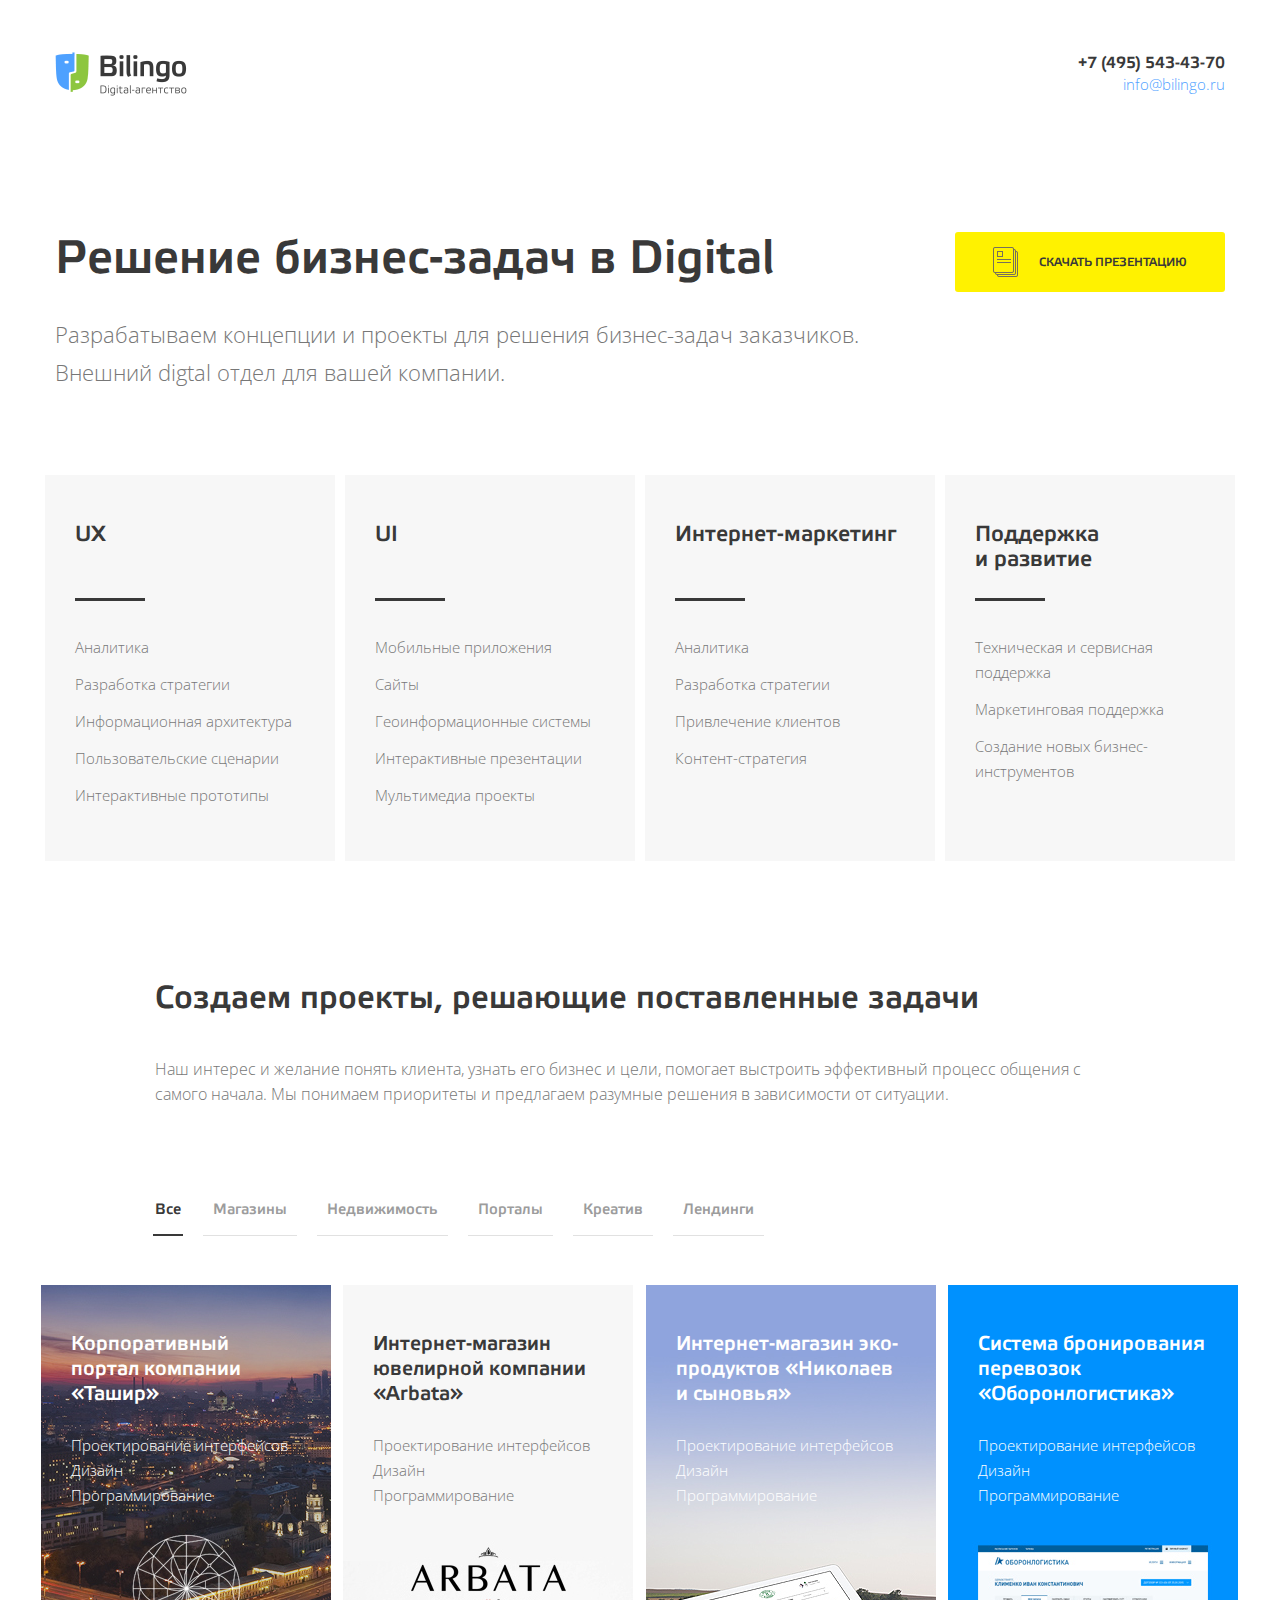
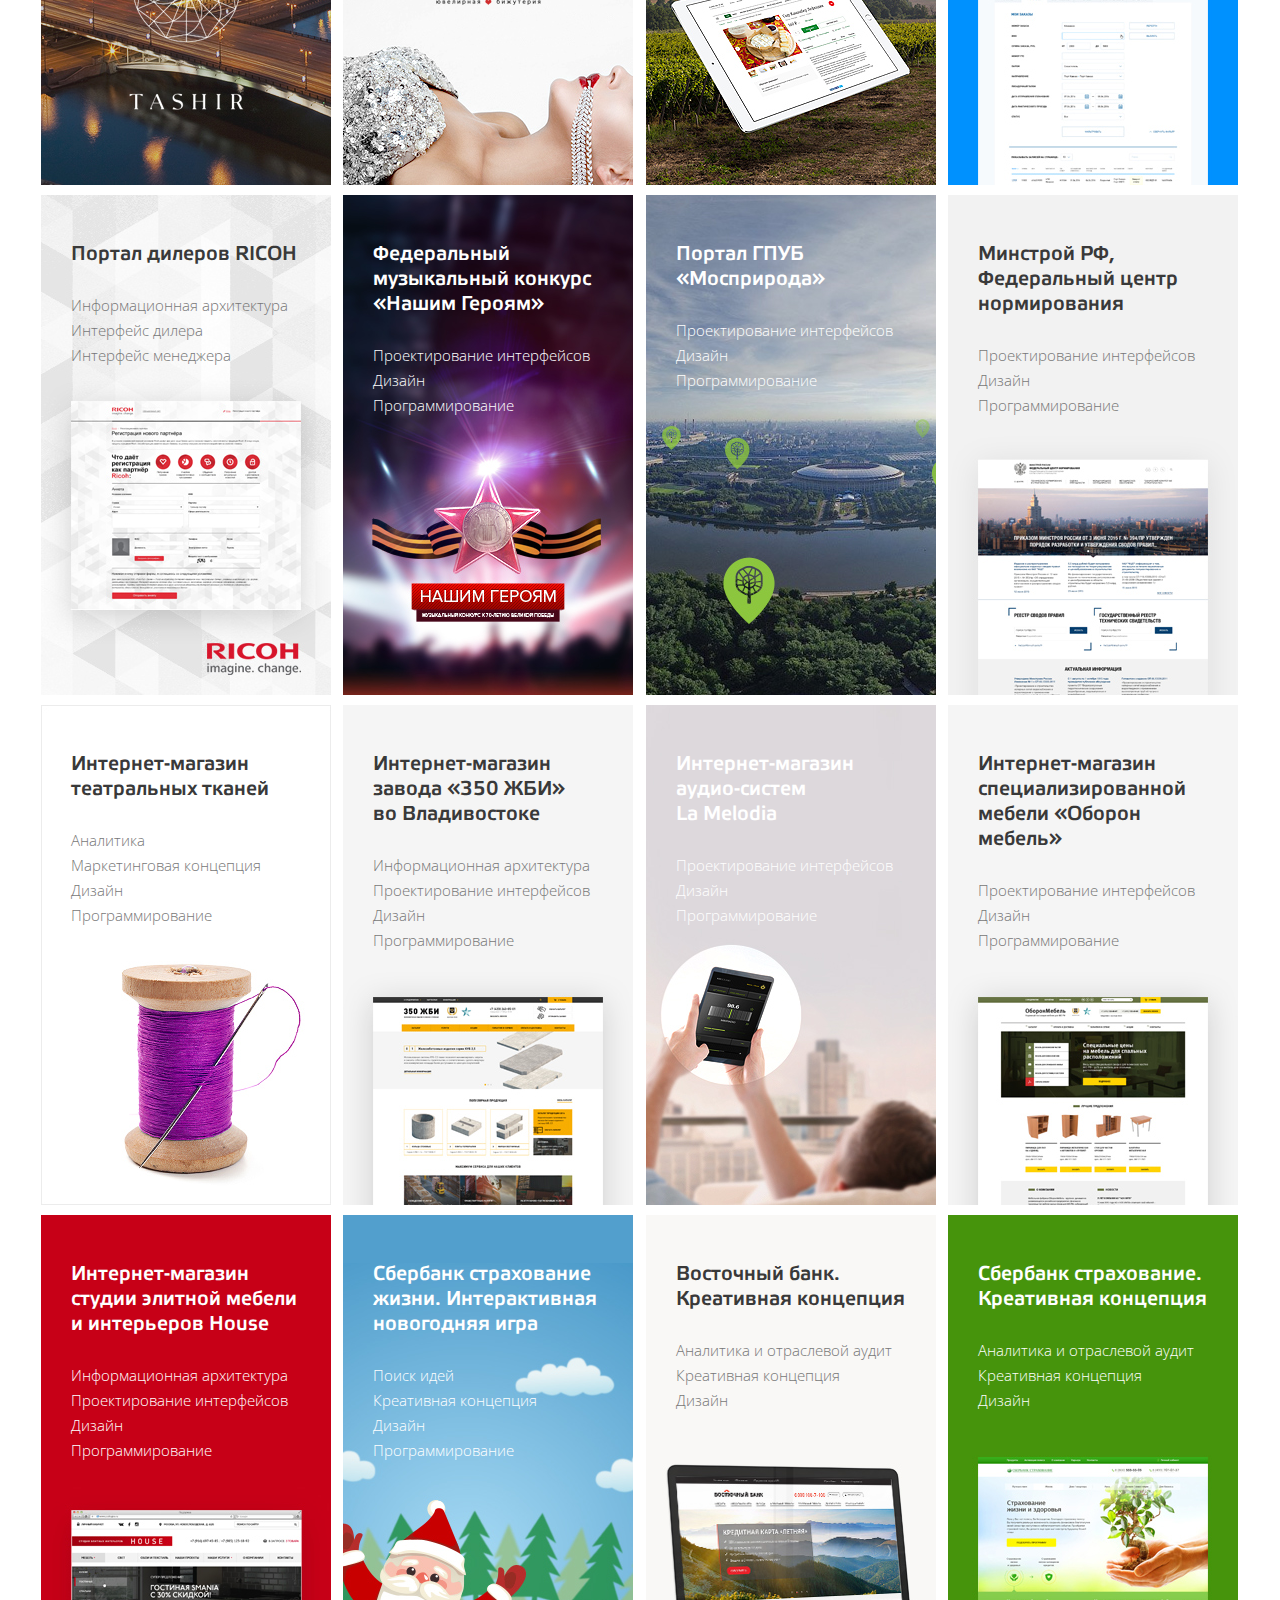
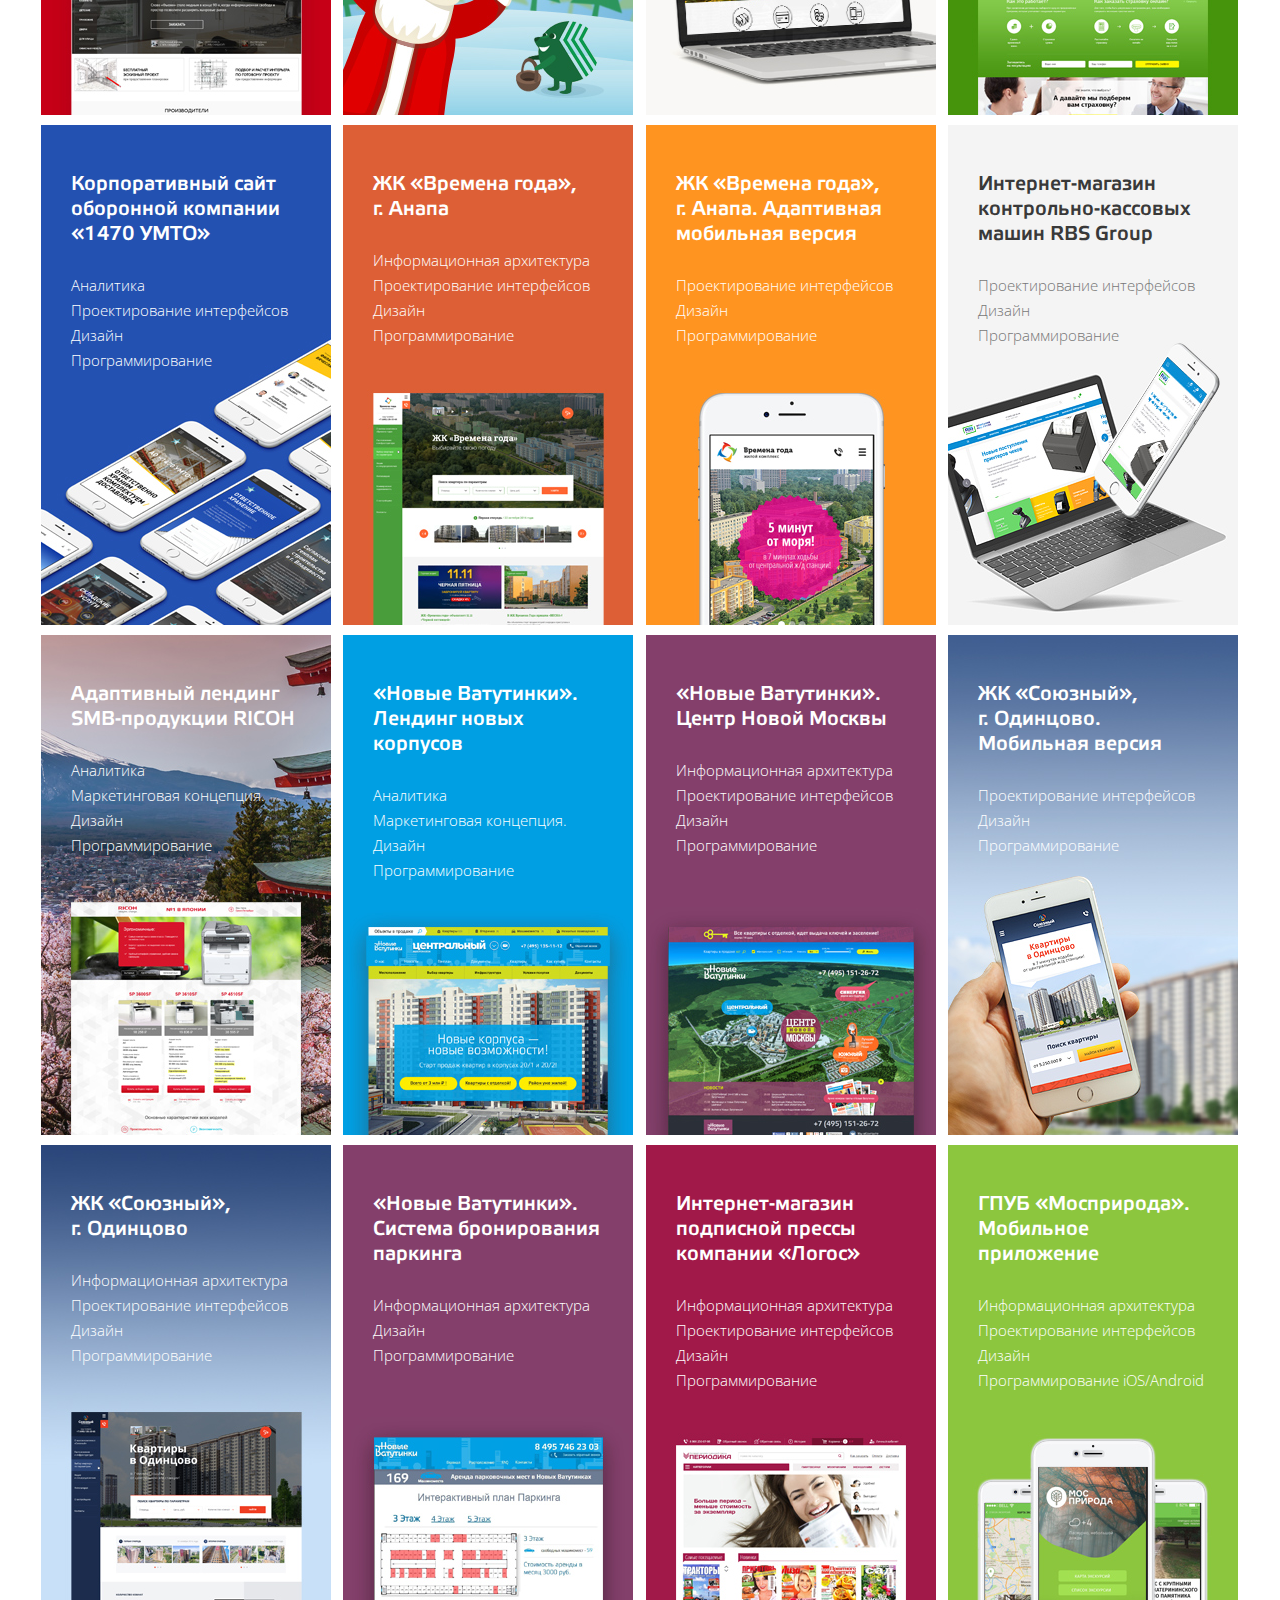
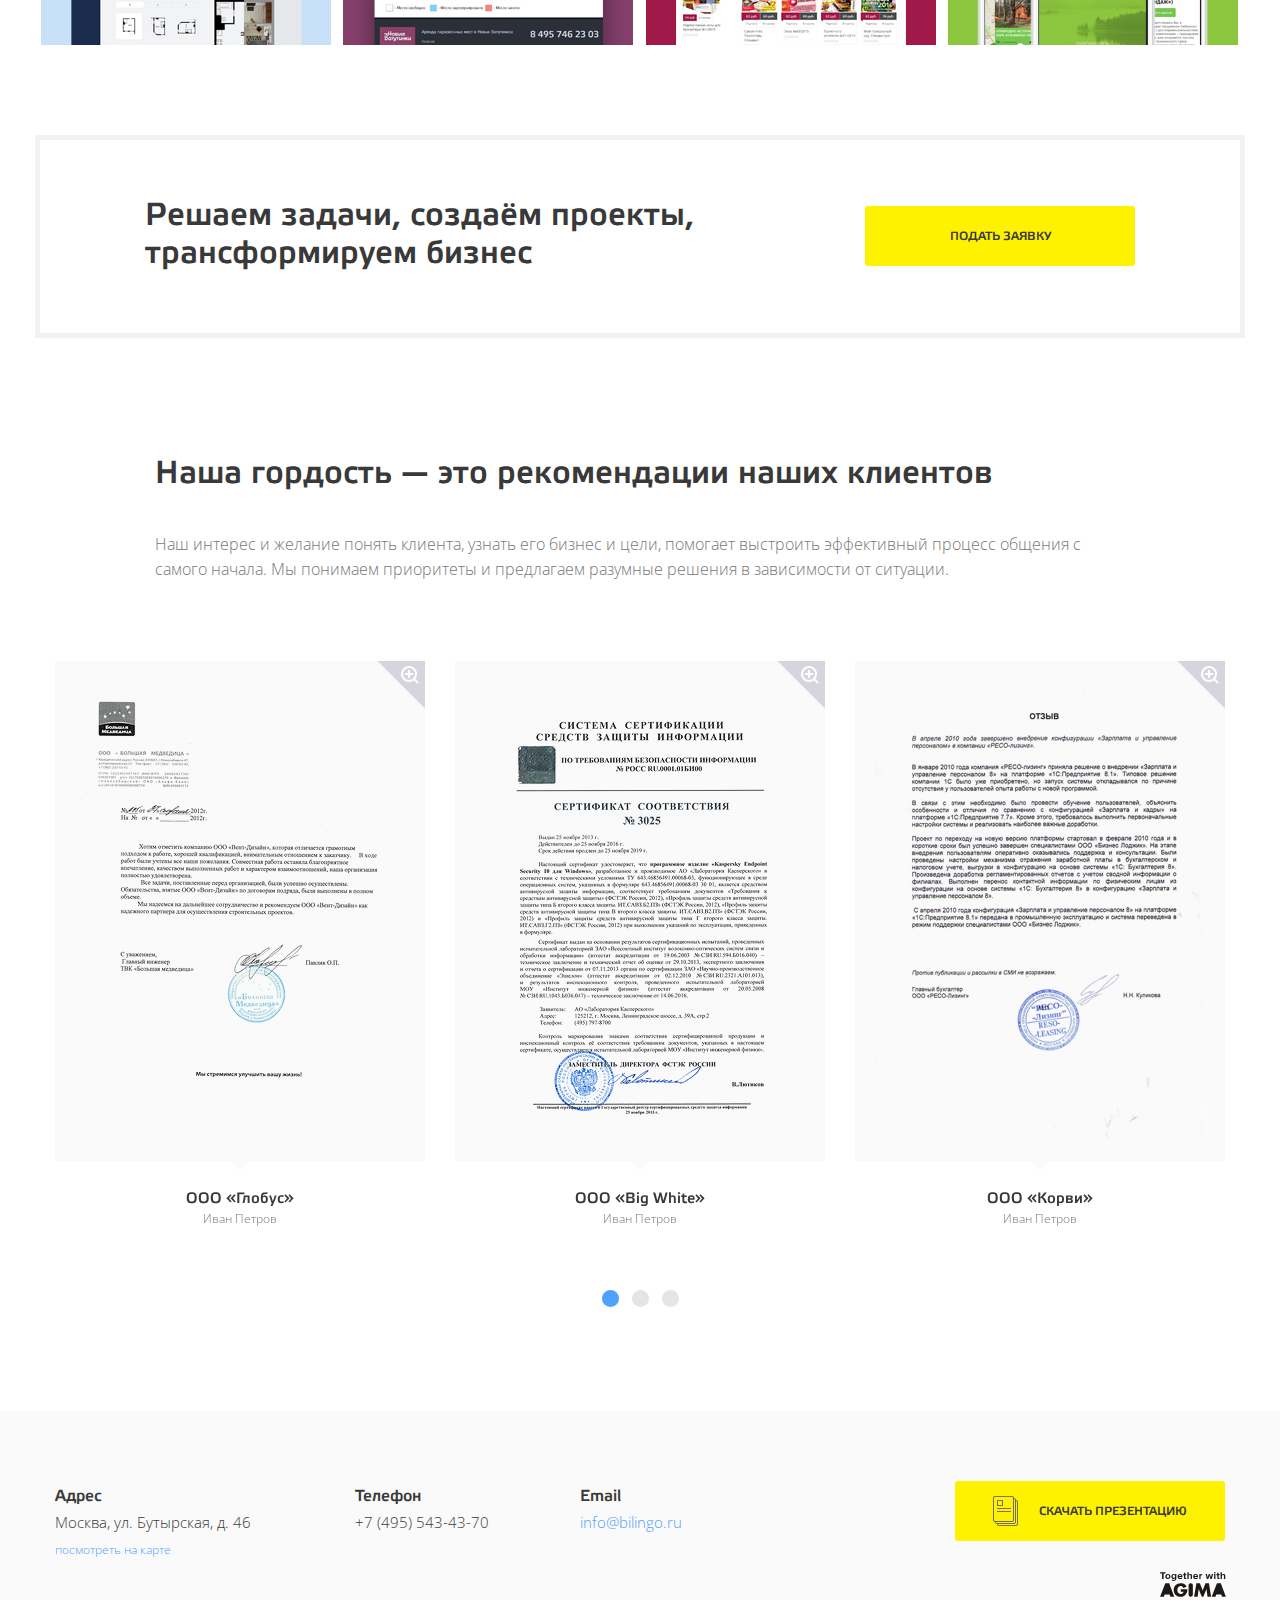
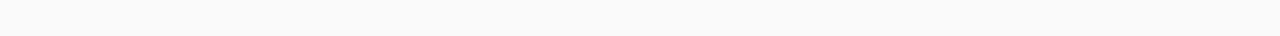
==== commit 7988dca6: "agima" ====
--- a/index.html
+++ b/index.html
@@ -530,6 +530,8 @@
 
                 <div class="footer-link"><a href="#" class="presentation">Скачать презентацию</a></div>
 
+                <a href="https://agima.partners/" target="_blank" class="agima-link"><img src="images/agima.svg" alt="" width="89" /></a>
+
             </div>
         </footer>
 
--- a/css/styles.css
+++ b/css/styles.css
@@ -183,6 +183,12 @@
     .footer-link .presentation {width:100%}
 }
 
+.agima-link {float:right; line-height:0; clear:right; margin:23px -12px 0 0}
+
+@media screen and (max-width:1199px) {
+    .agima-link {float:none; display:block; margin-right:0; text-align:center}
+}
+
 .window-open body {overflow:hidden}
 
 .window {position:fixed; left:0; top:0; right:0; bottom:0; z-index:99997; overflow:auto; background:#fff200}
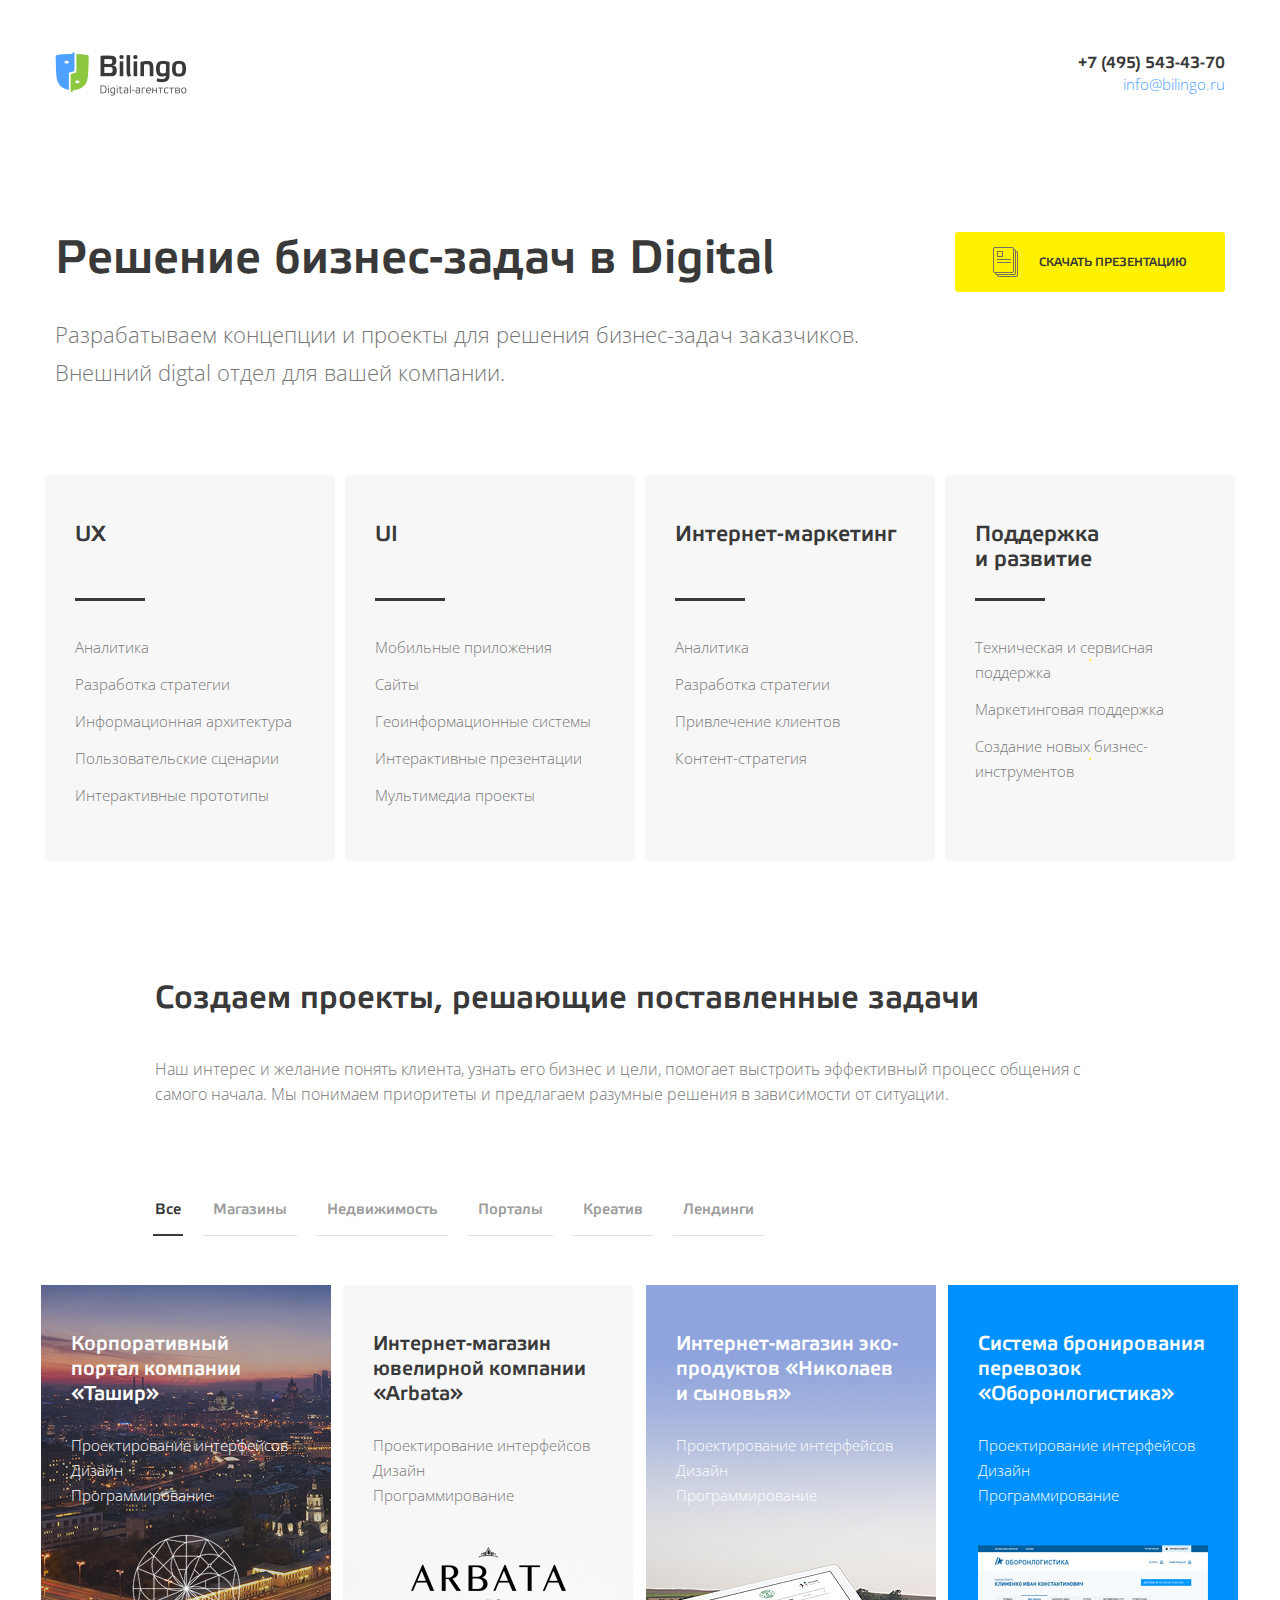
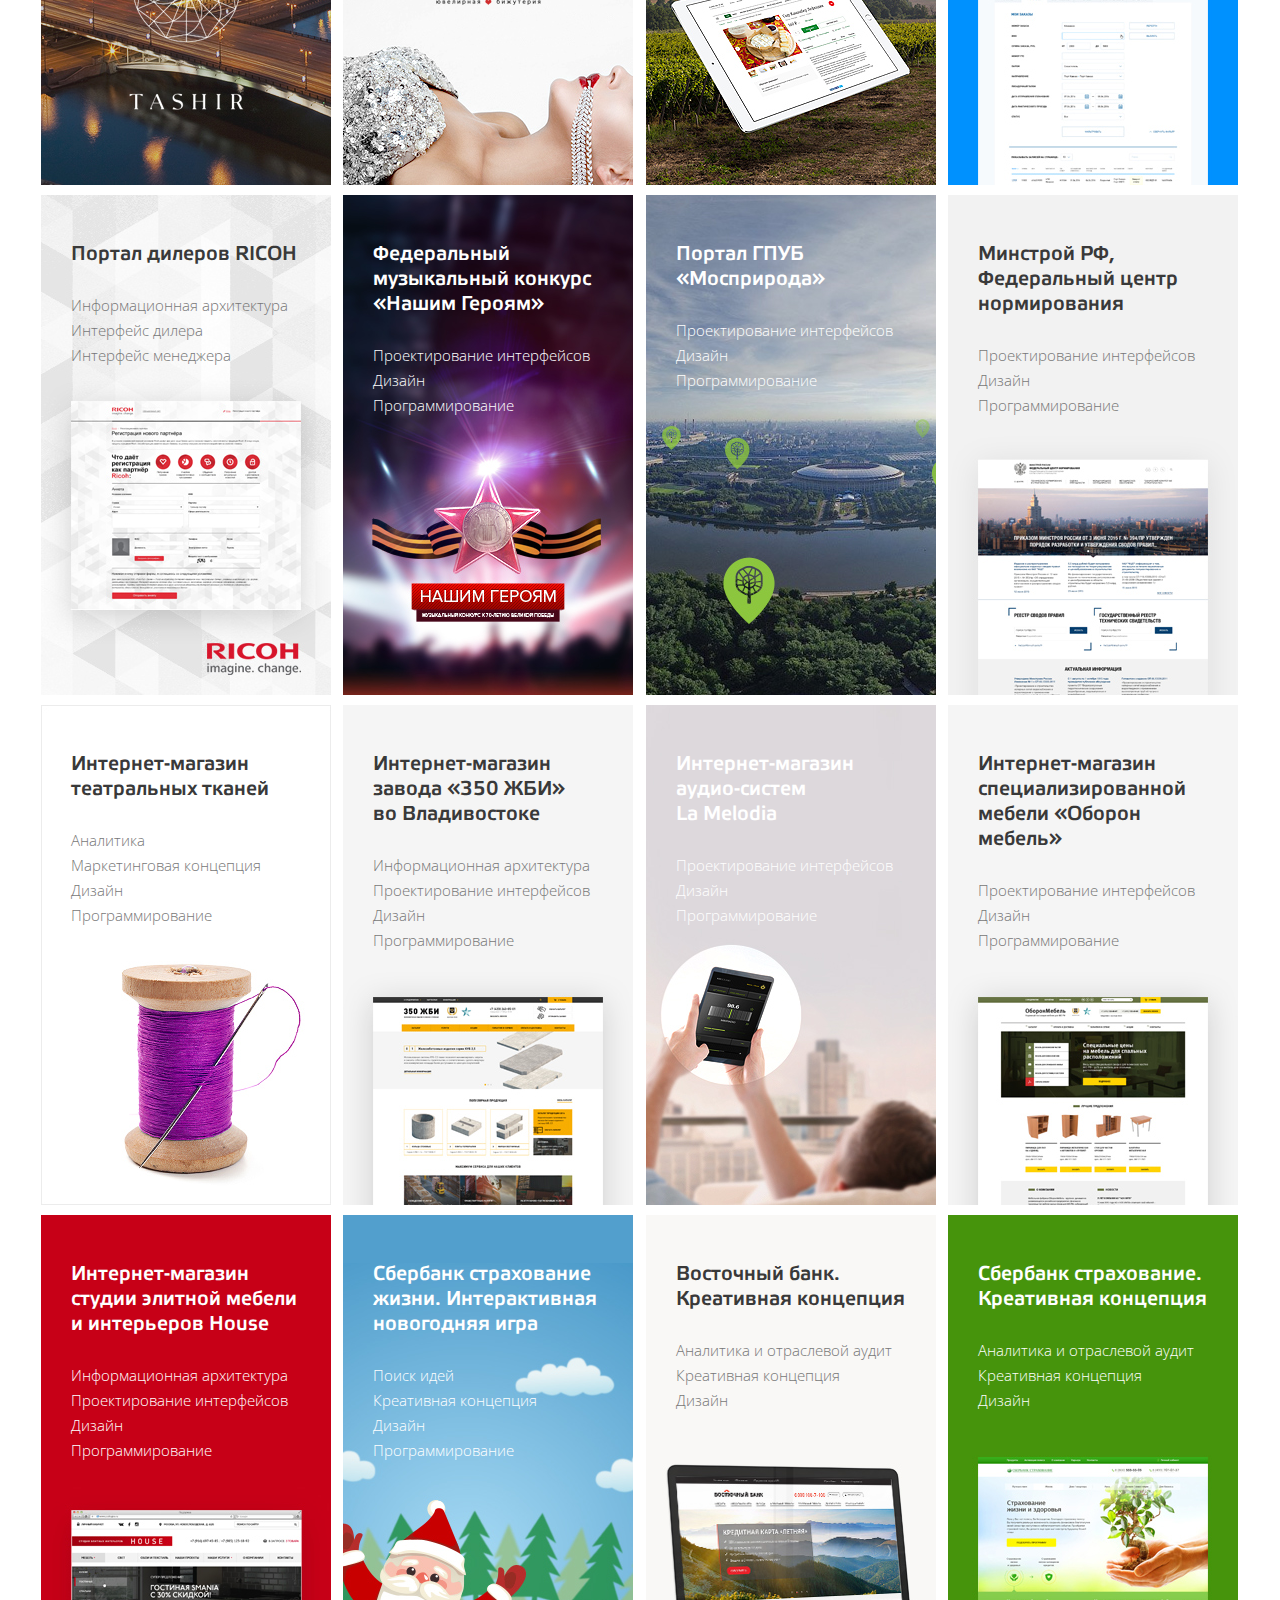
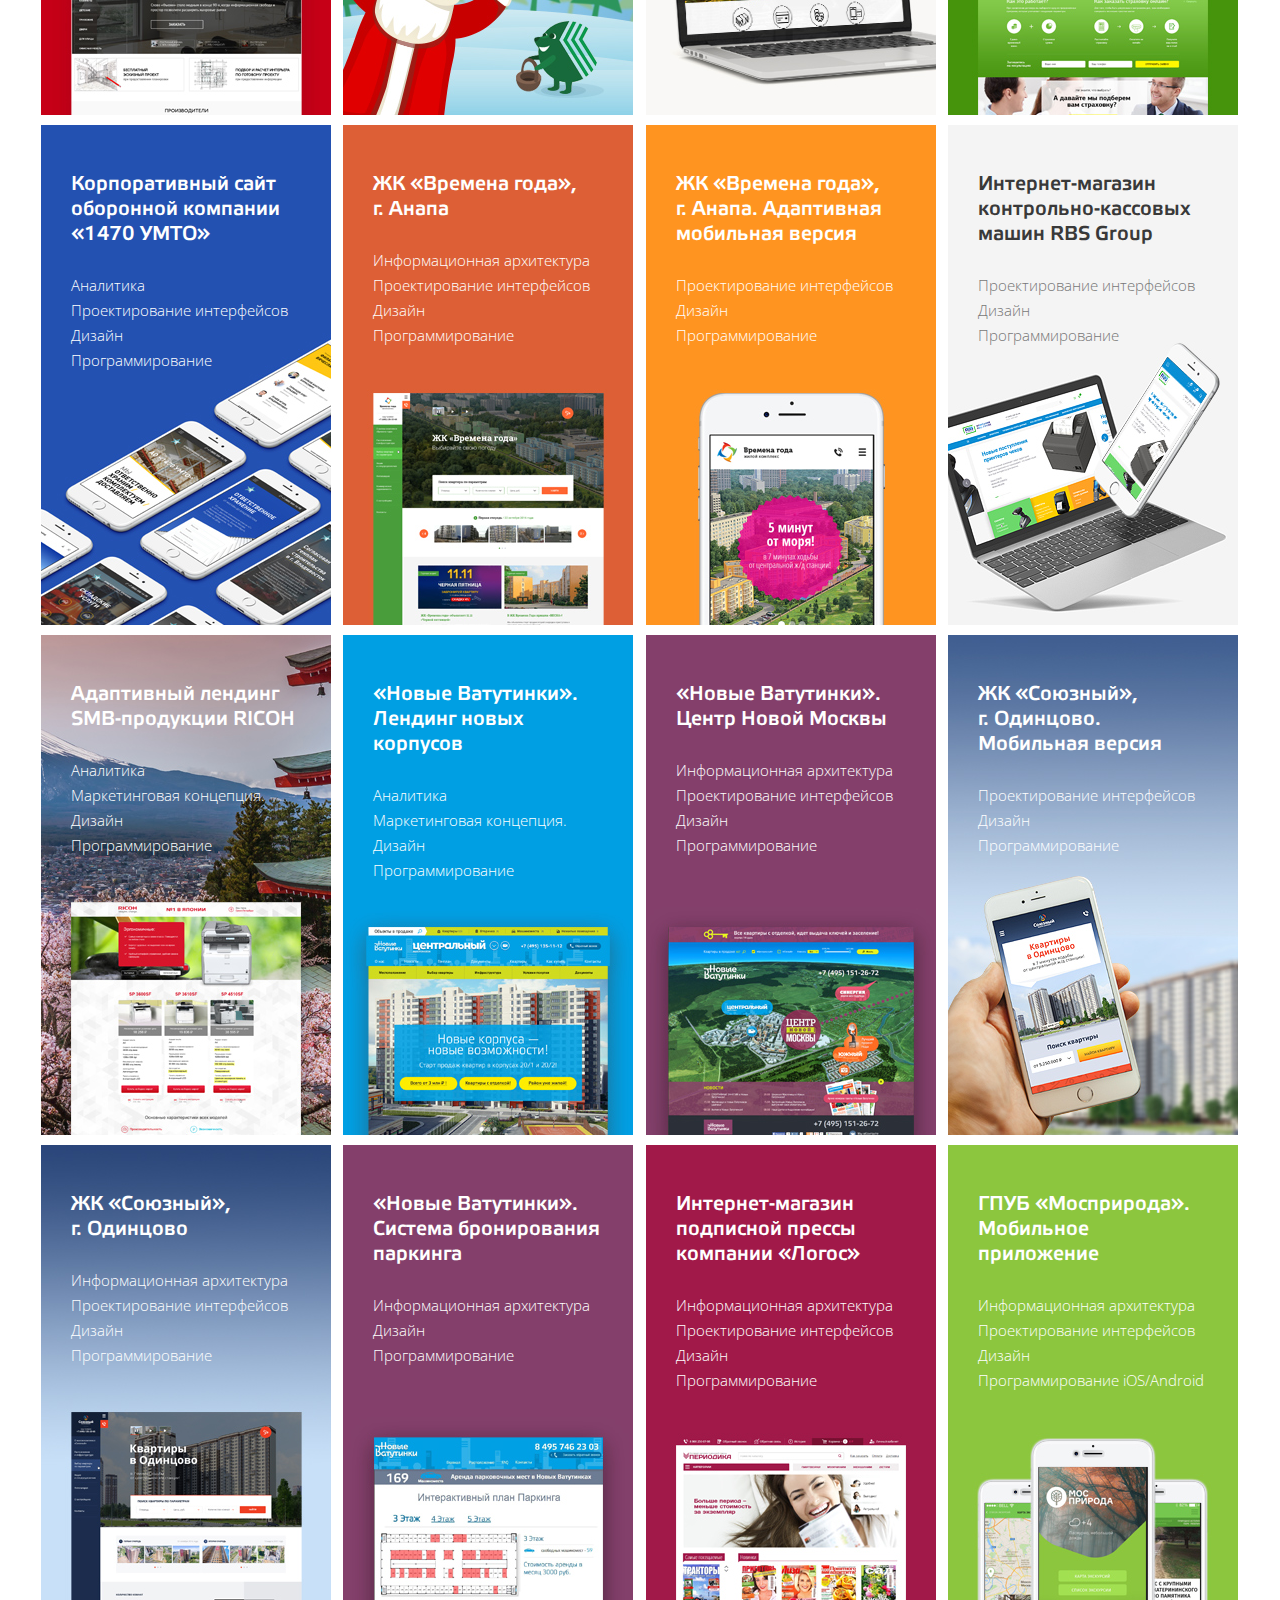
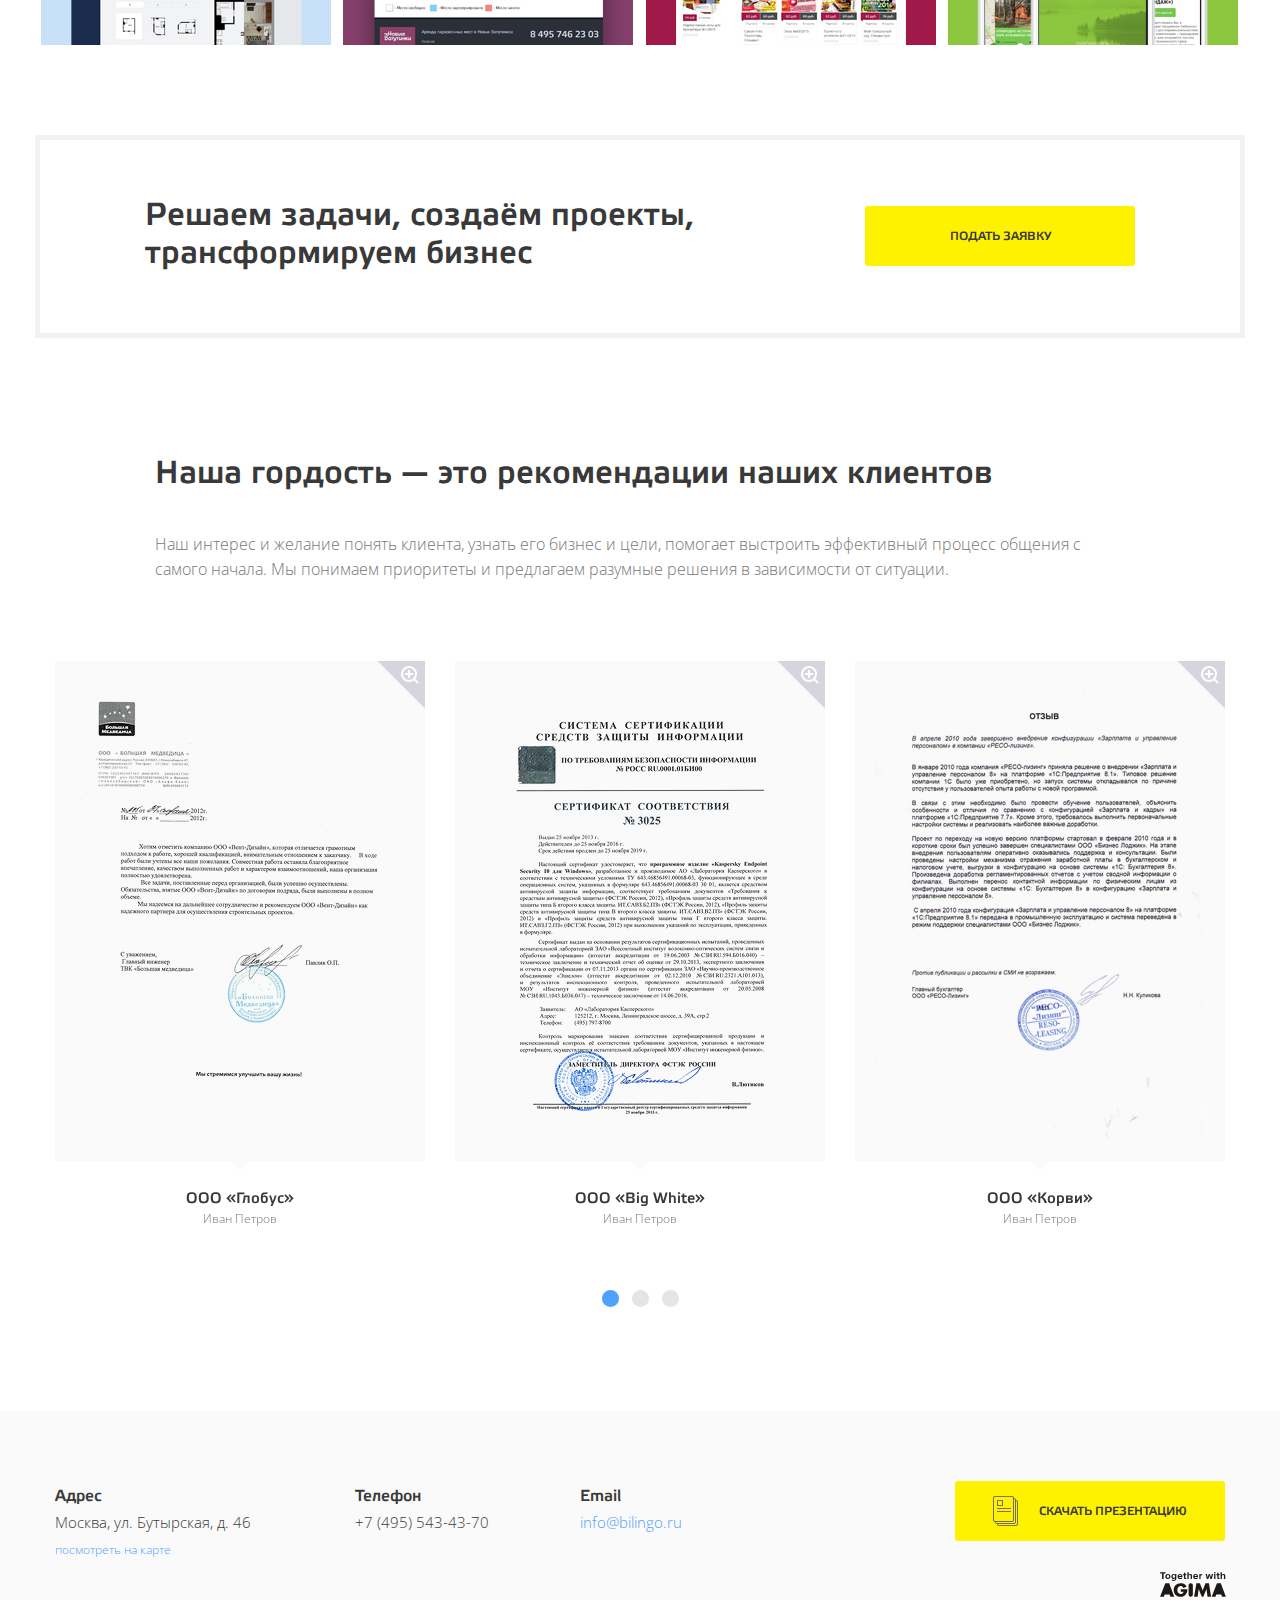
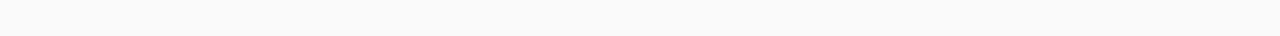
==== commit f876b520: "animation" ====
--- a/index.html
+++ b/index.html
@@ -51,38 +51,38 @@
                             <div class="services-item">
                                 <h2>UX</h2>
                                 <ul>
-                                    <li><a href="windows/services.html">Аналитика</a></li>
-                                    <li><a href="windows/services.html">Разработка стратегии</a></li>
-                                    <li><a href="windows/services.html">Информационная архитектура</a></li>
-                                    <li><a href="windows/services.html">Пользовательские сценарии</a></li>
-                                    <li><a href="windows/services.html">Интерактивные прототипы</a></li>
+                                    <li><a href="windows/services.html"><div class="window-link-bg"></div><span>Аналитика</span></a></li>
+                                    <li><a href="windows/services.html"><div class="window-link-bg"></div><span>Разработка стратегии</span></a></li>
+                                    <li><a href="windows/services.html"><div class="window-link-bg"></div><span>Информационная архитектура</span></a></li>
+                                    <li><a href="windows/services.html"><div class="window-link-bg"></div><span>Пользовательские сценарии</span></a></li>
+                                    <li><a href="windows/services.html"><div class="window-link-bg"></div><span>Интерактивные прототипы</span></a></li>
                                 </ul>
                             </div>
                             <div class="services-item open">
                                 <h2>UI</h2>
                                 <ul>
-                                    <li><a href="windows/services.html">Мобильные приложения</a></li>
-                                    <li><a href="windows/services.html">Сайты</a></li>
-                                    <li><a href="windows/services.html">Геоинформационные системы</a></li>
-                                    <li><a href="windows/services.html">Интерактивные презентации</a></li>
-                                    <li><a href="windows/services.html">Мультимедиа проекты</a></li>
+                                    <li><a href="windows/services.html"><div class="window-link-bg"></div><span>Мобильные приложения</span></a></li>
+                                    <li><a href="windows/services.html"><div class="window-link-bg"></div><span>Сайты</span></a></li>
+                                    <li><a href="windows/services.html"><div class="window-link-bg"></div><span>Геоинформационные системы</span></a></li>
+                                    <li><a href="windows/services.html"><div class="window-link-bg"></div><span>Интерактивные презентации</span></a></li>
+                                    <li><a href="windows/services.html"><div class="window-link-bg"></div><span>Мультимедиа проекты</span></a></li>
                                 </ul>
                             </div>
                             <div class="services-item">
                                 <h2>Интернет-маркетинг</h2>
                                 <ul>
-                                    <li><a href="windows/services.html">Аналитика</a></li>
-                                    <li><a href="windows/services.html">Разработка стратегии</a></li>
-                                    <li><a href="windows/services.html">Привлечение клиентов</a></li>
-                                    <li><a href="windows/services.html">Контент-стратегия</a></li>
+                                    <li><a href="windows/services.html"><div class="window-link-bg"></div><span>Аналитика</span></a></li>
+                                    <li><a href="windows/services.html"><div class="window-link-bg"></div><span>Разработка стратегии</span></a></li>
+                                    <li><a href="windows/services.html"><div class="window-link-bg"></div><span>Привлечение клиентов</span></a></li>
+                                    <li><a href="windows/services.html"><div class="window-link-bg"></div><span>Контент-стратегия</span></a></li>
                                 </ul>
                             </div>
                             <div class="services-item">
                                 <h2>Поддержка и&nbsp;развитие</h2>
                                 <ul>
-                                    <li><a href="windows/services.html">Техническая и сервисная поддержка</a></li>
-                                    <li><a href="windows/services.html">Маркетинговая поддержка</a></li>
-                                    <li><a href="windows/services.html">Создание новых бизнес-инструментов</a></li>
+                                    <li><a href="windows/services.html"><div class="window-link-bg"></div><span>Техническая и сервисная поддержка</span></a></li>
+                                    <li><a href="windows/services.html"><div class="window-link-bg"></div><span>Маркетинговая поддержка</span></a></li>
+                                    <li><a href="windows/services.html"><div class="window-link-bg"></div><span>Создание новых бизнес-инструментов</span></a></li>
                                 </ul>
                             </div>
                         </div>
@@ -461,7 +461,7 @@
 
                 <div class="order-block">
                     <h2>Решаем задачи, создаём проекты, трансформируем бизнес</h2>
-                    <div class="order-block-link"><a href="windows/order.html" class="window-link">Подать заявку</a></div>
+                    <div class="order-block-link"><a href="windows/order.html" class="window-link"><div class="window-link-bg"></div><span>Подать заявку</span></a></div>
                 </div>
 
                 <!-- responses -->
--- a/css/styles.css
+++ b/css/styles.css
@@ -48,8 +48,9 @@
 .services-item ul {margin:0; padding:0 0 53px 0; list-style:none; font-size:15px; line-height:25px}
 .services-item ul:before {content:""; display:block; width:70px; height:3px; margin:0 0 34px 0; background:#393939}
 .services-item ul li {margin:12px 0 0 0; padding:0}
-.services-item ul li a {color:#777}
+.services-item ul li a {color:#777; position:relative; display:inline-block}
 .services-item ul li a:hover {color:#777; text-decoration:underline}
+.services-item ul li a span {position:relative; background:#f7f7f7}
 
 @media screen and (max-width:1199px) {
     .services-list {margin:0; padding:85px 0 0 0}
@@ -109,8 +110,12 @@
 .order-block:after {content:"."; display:block; clear:both; visibility:hidden; height:0}
 .order-block h2 {float:left; margin:0; padding:57px 0 0 0; width:550px; font:32px/38px EtelkaMediumPro, sans-serif; color:#393939}
 .order-block-link {float:right; width:270px; padding:66px 0 0 0}
-.order-block-link a {display:block; height:60px; background:#fff200; border-radius:3px; text-align:center; text-transform:uppercase; font:12px/60px EtelkaMediumPro, sans-serif; color:#393939; transition:background .3s ease}
-.order-block-link a:hover {background:#ffe600; text-decoration:none}
+.order-block-link a {display:block; height:60px; border-radius:3px; text-align:center; text-transform:uppercase; font:12px/60px EtelkaMediumPro, sans-serif; color:#393939; position:relative}
+.order-block-link a:hover {text-decoration:none}
+.order-block-link a span {display:block; height:60px; border-radius:3px; background:#fff200; position:relative; transition:background .3s ease}
+.order-block-link a:hover span {background:#ffe600}
+
+.window-link-bg {position:absolute; left:50%; top:50%; width:2px; height:2px; background:#fff200; margin:-1px 0 0 -1px; border-radius:50%}
 
 .responses {margin:117px 0 79px 0}
 .responses-header {padding:0 100px}
@@ -193,7 +198,7 @@
 
 .window {position:fixed; left:0; top:0; right:0; bottom:0; z-index:99997; overflow:auto; background:#fff200}
 .window-loading {position:absolute; left:50%; top:50%; width:24px; height:24px; margin:-12px 0 0 -12px; background:url(../images/loading.gif)}
-.window-container {position:absolute; z-index:99999; left:50%; top:0}
+.window-container {position:absolute; z-index:99999; left:50%; top:50%}
 .window-container-load {position:fixed; left:-9999px; top:-9999px}
 .window-content {position:relative; background:#fff}
 .window-close {display:block; position:absolute; right:100px; top:65px; color:#333; text-transform:uppercase; text-decoration:none; font:12px/20px EtelkaMediumPro, sans-serif}
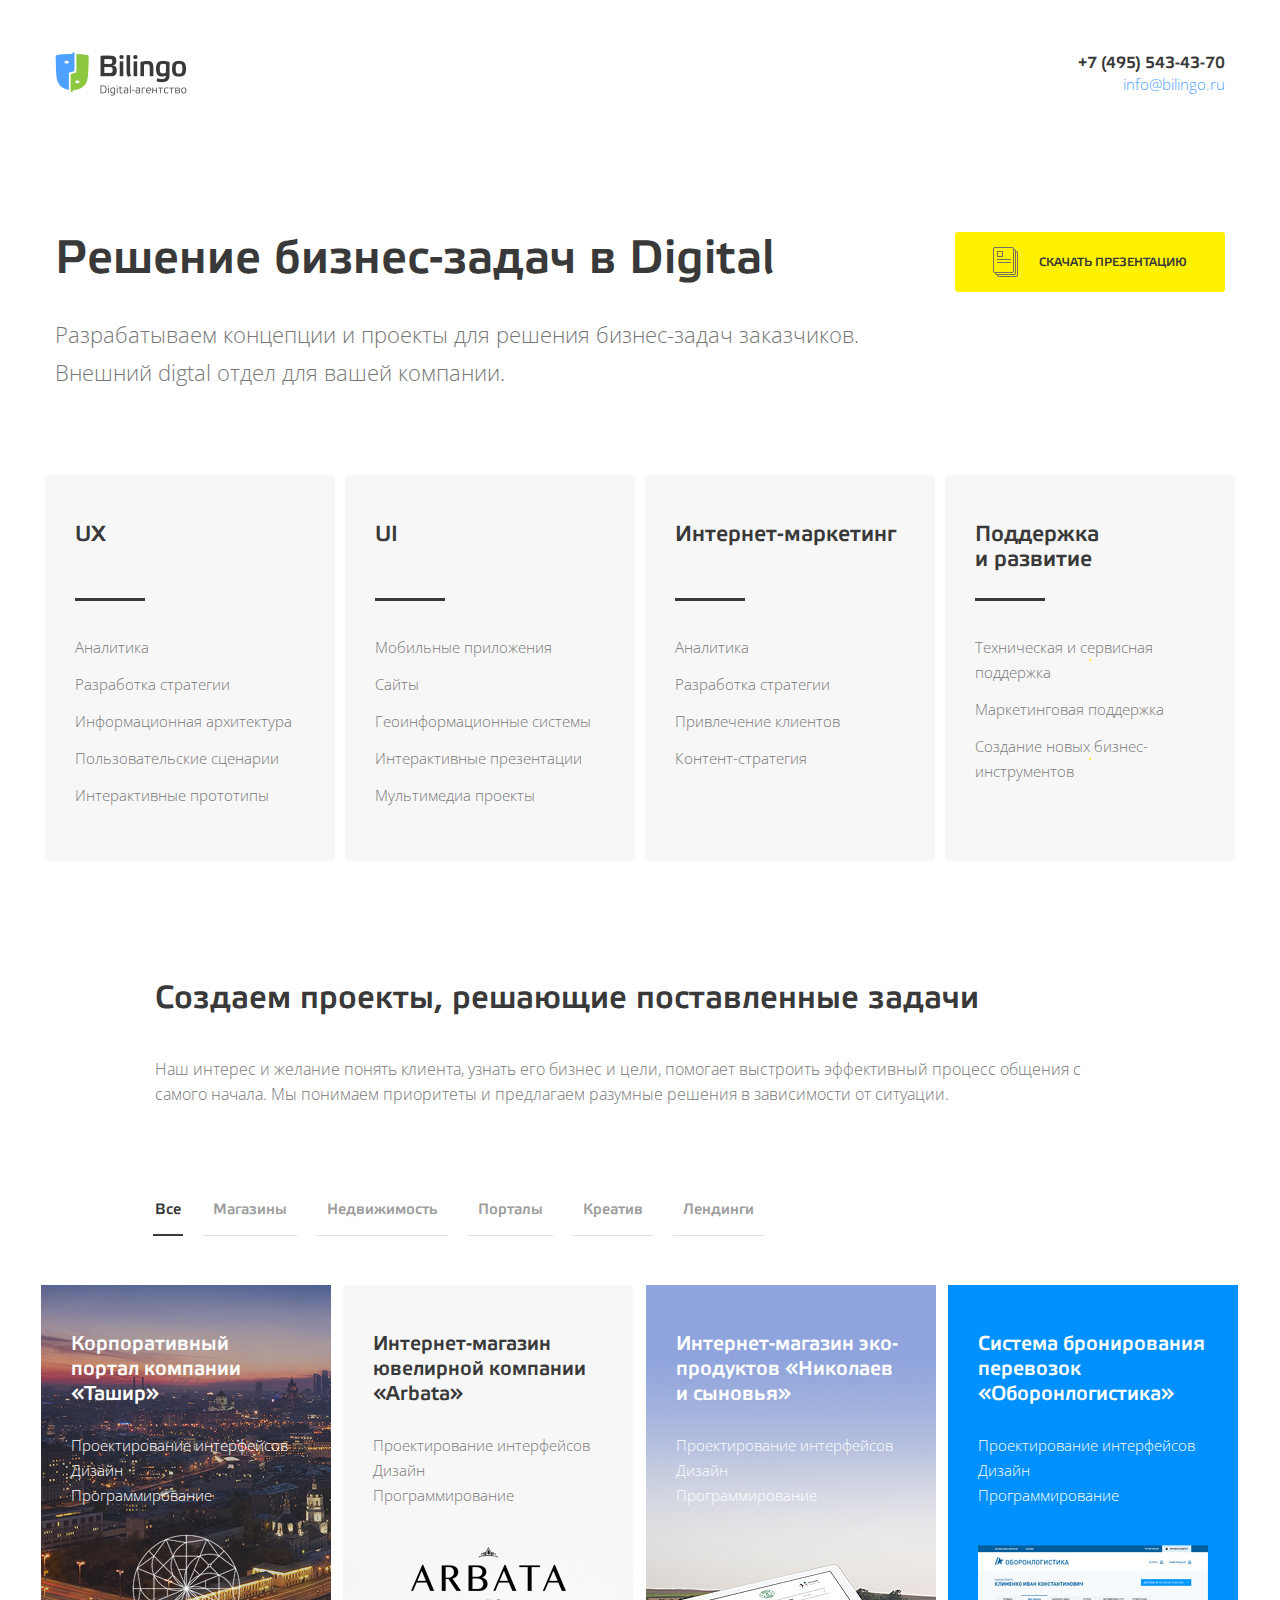
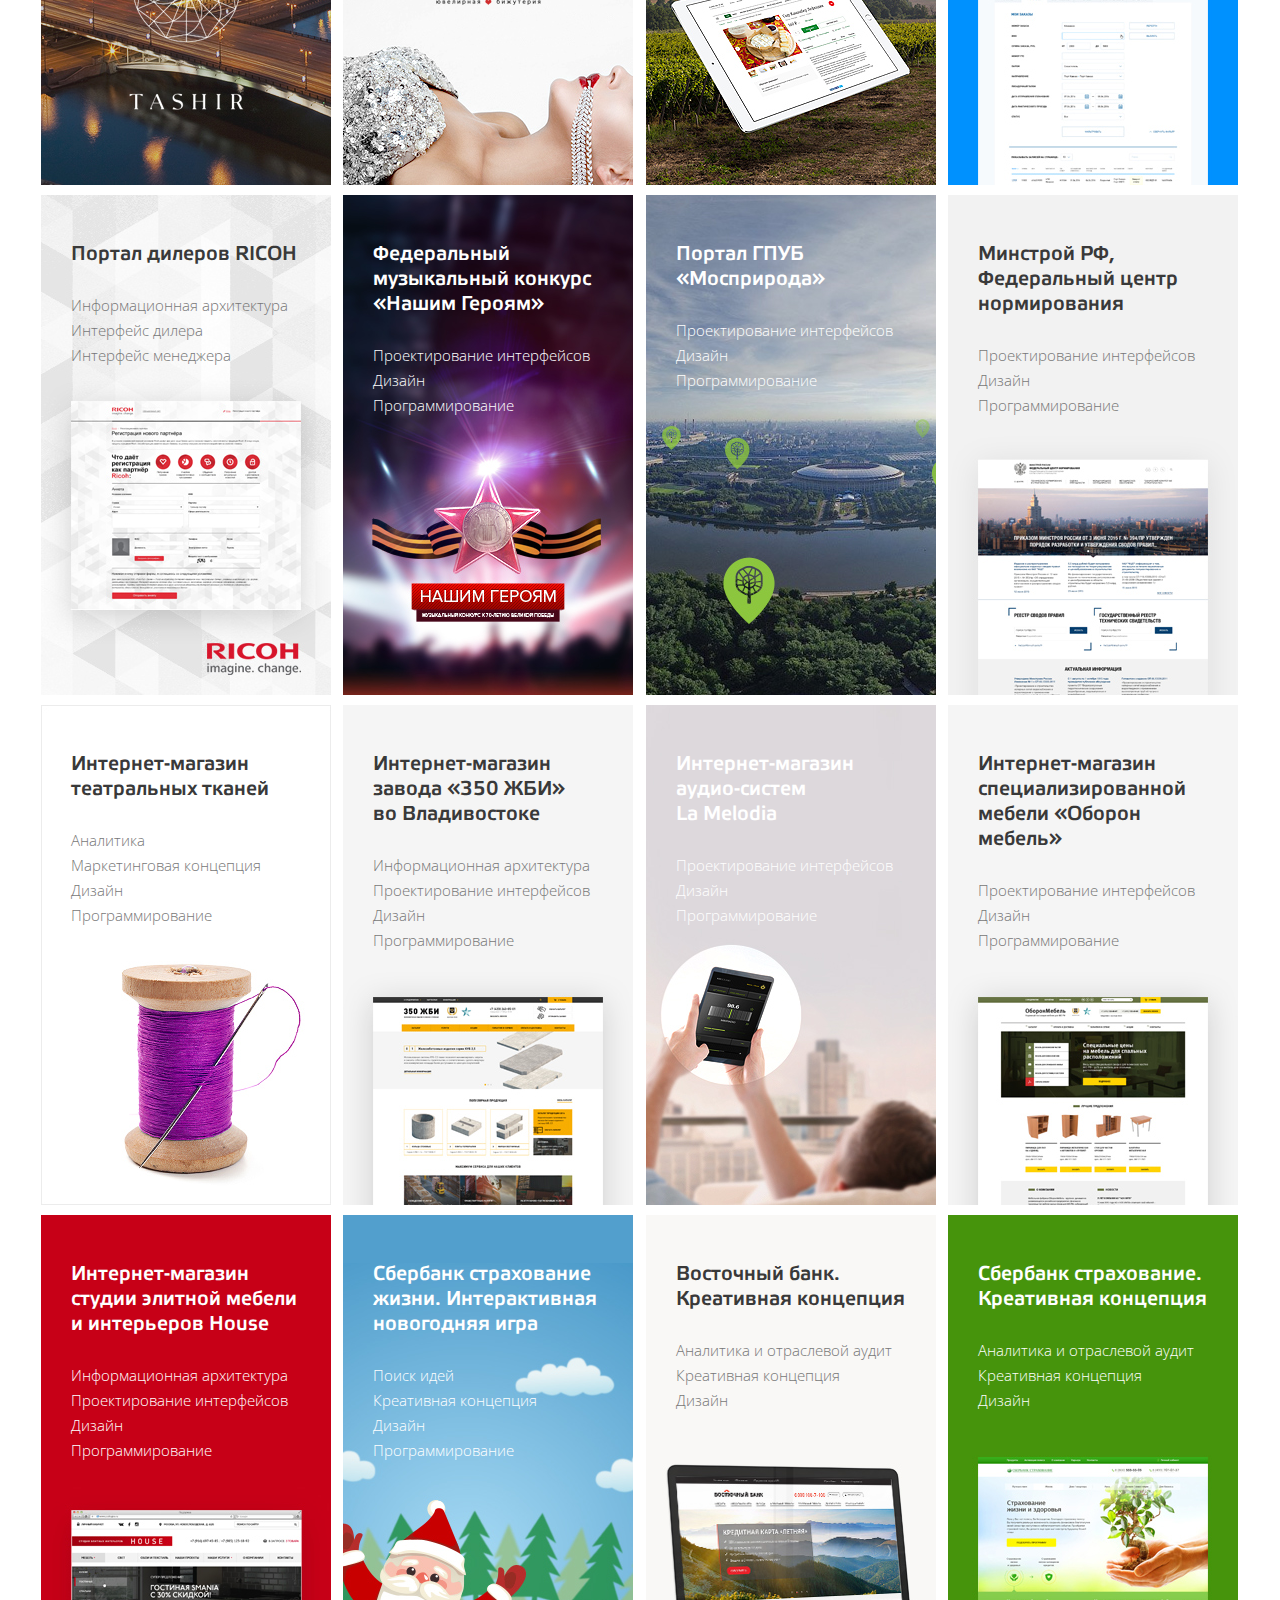
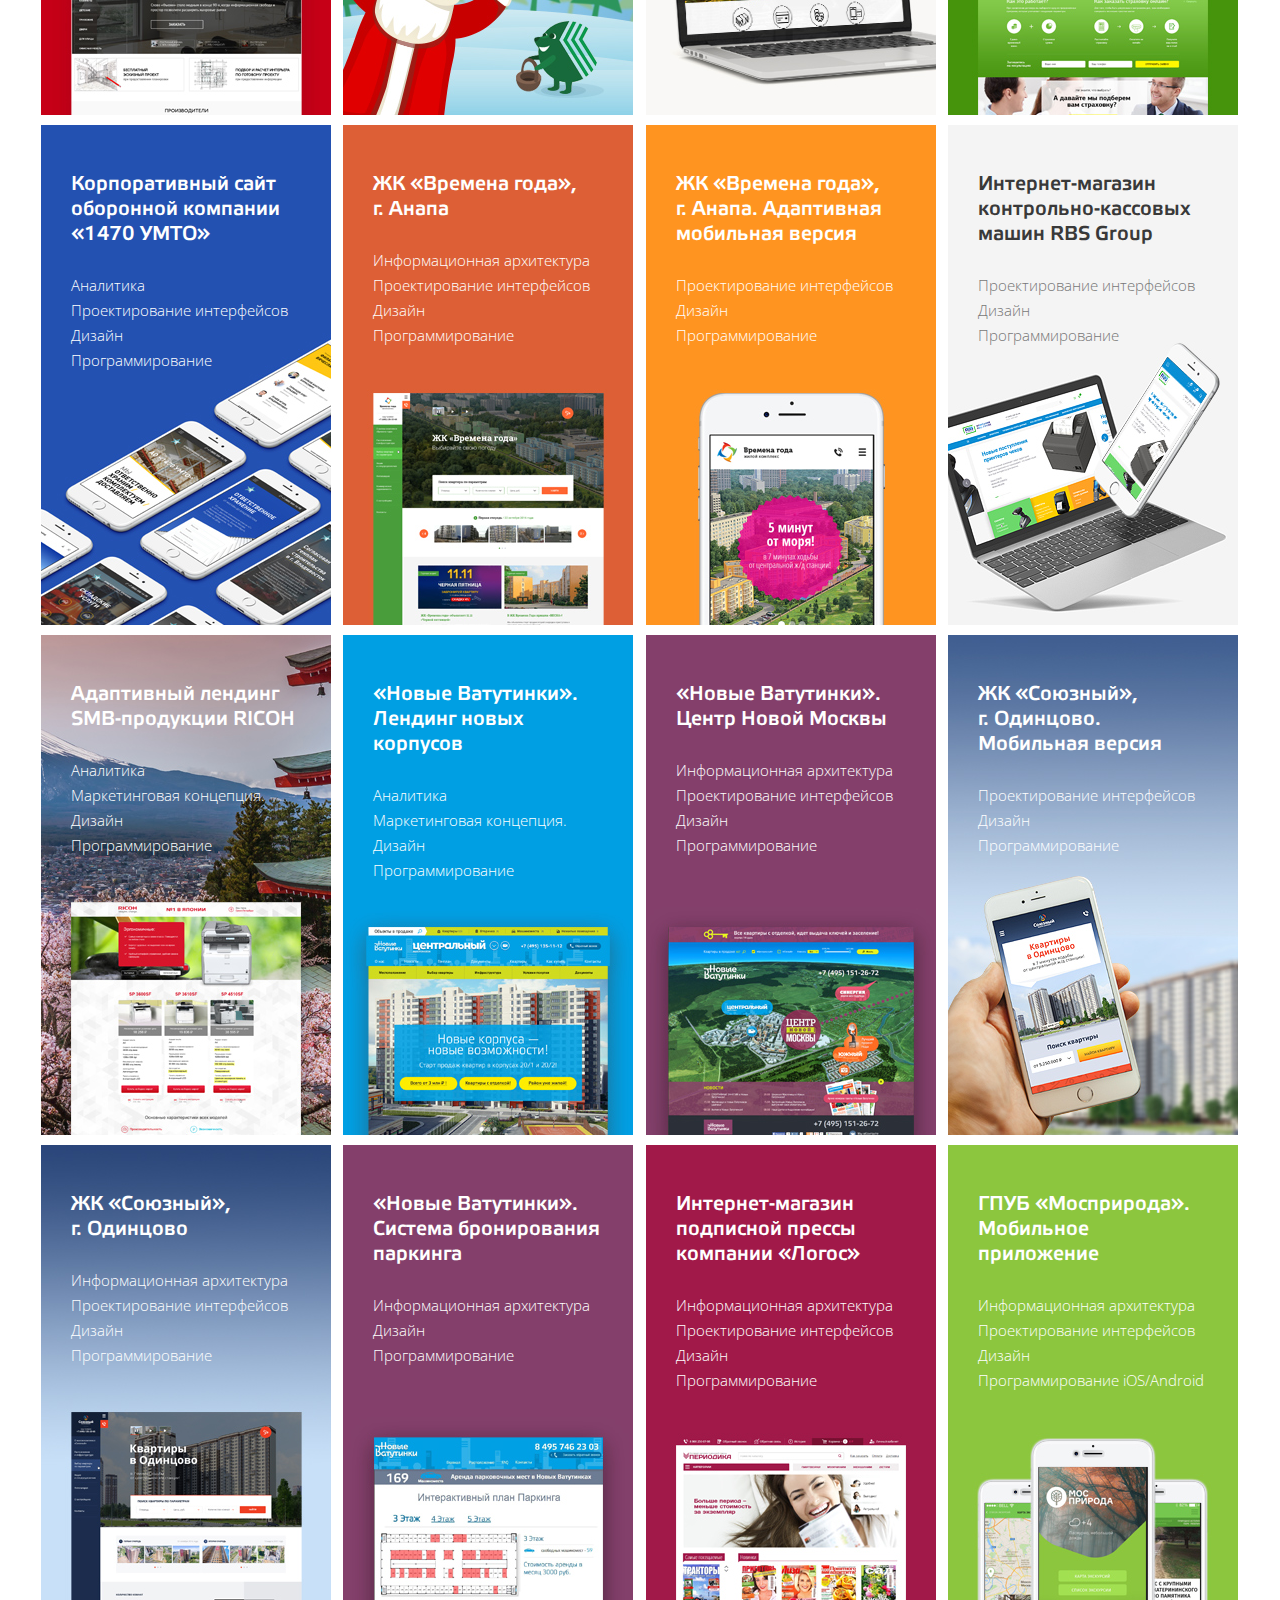
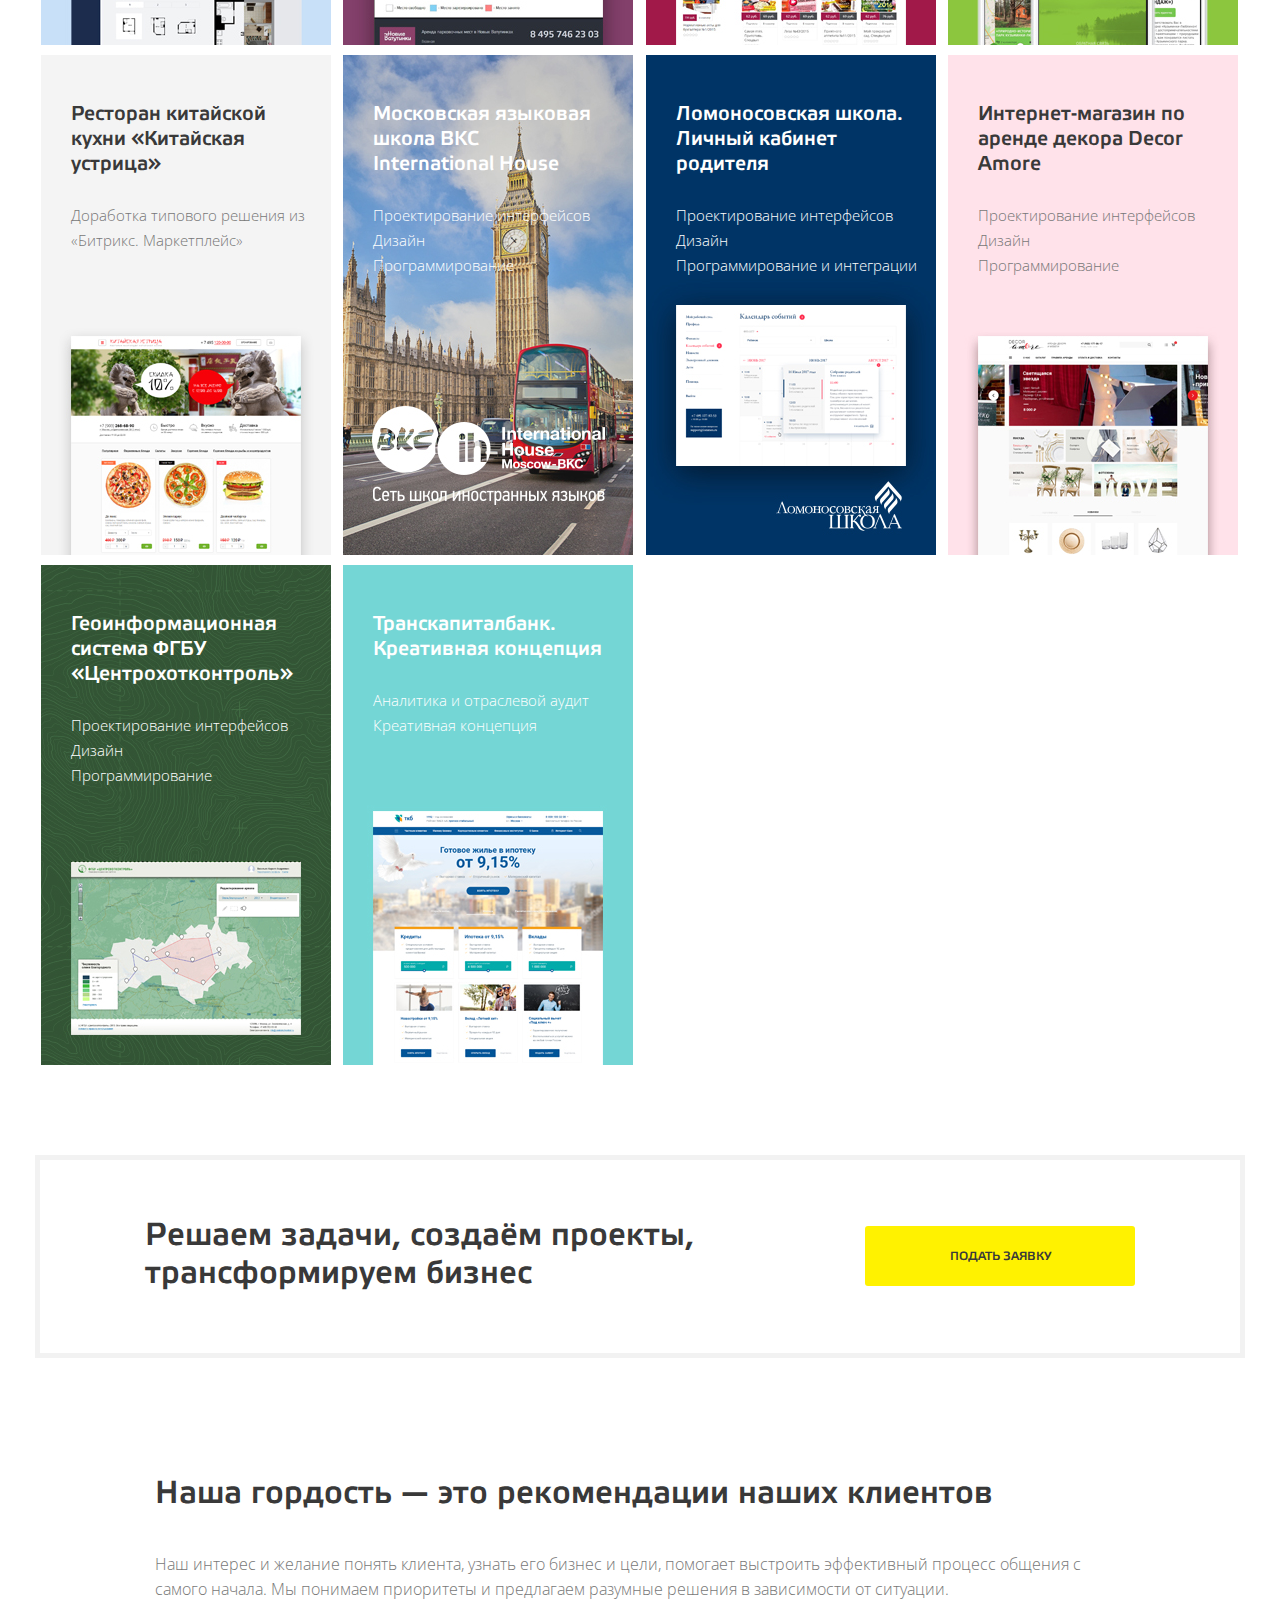
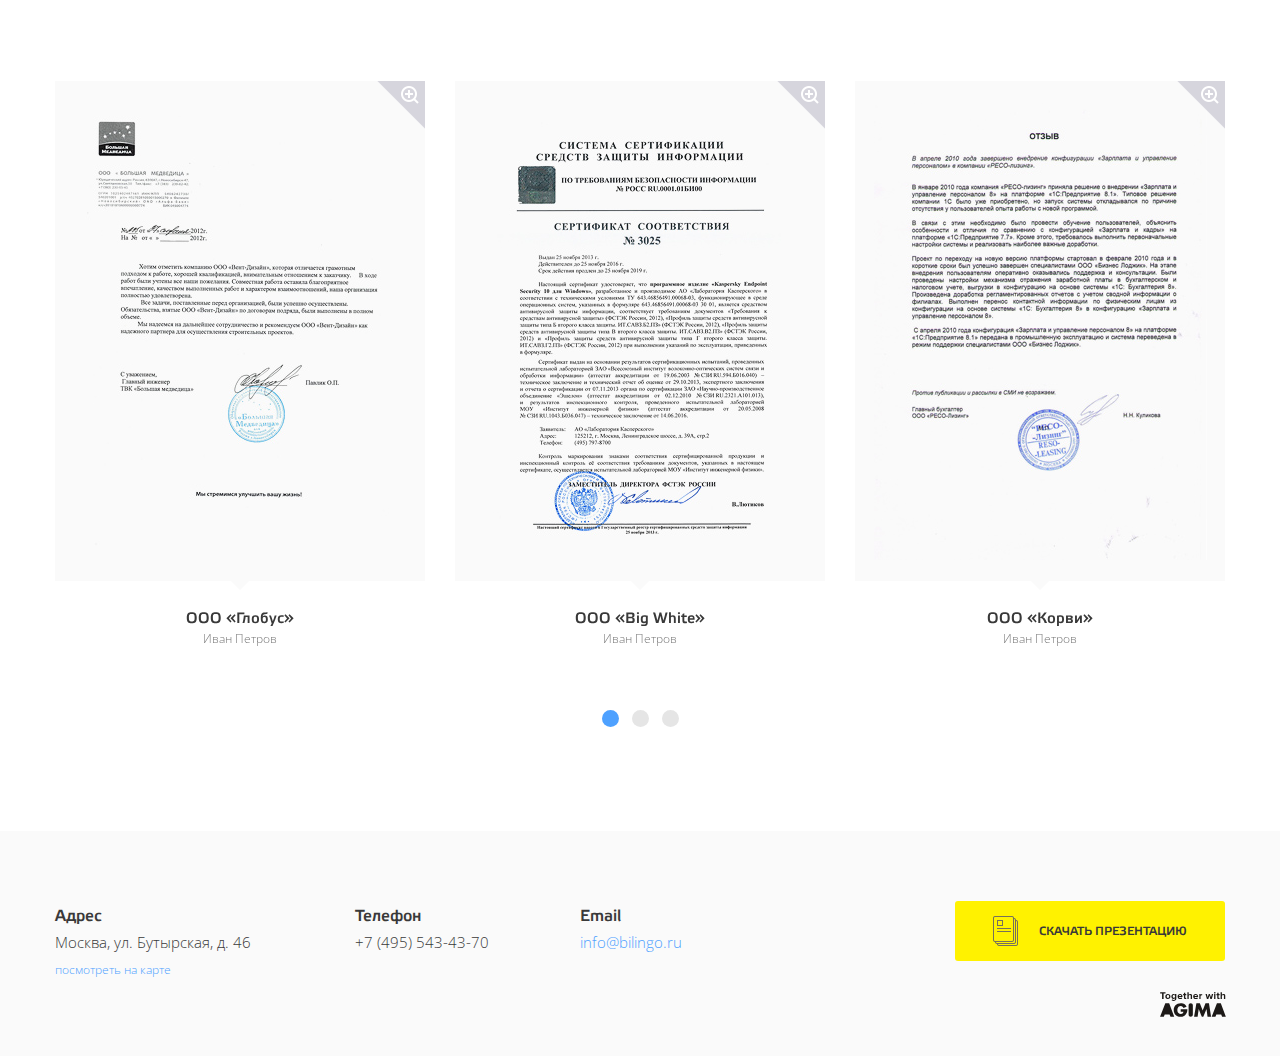
==== commit 899a0fb7: "update" ====
--- a/index.html
+++ b/index.html
@@ -8,6 +8,7 @@
         <link rel="stylesheet" href="css/styles.css" />
         <link rel="stylesheet" href="js/slick/slick.css" />
         <link rel="stylesheet" href="js/fancybox/jquery.fancybox.css">
+        <link rel="stylesheet" href="js/jscrollpane/jquery.jscrollpane.css" />
 
         <script src="js/jquery-2.2.4.min.js"></script>
         <script src="js/slick/slick.min.js"></script>
@@ -19,9 +20,11 @@
         <script src="js/jquery.ui.widget.js"></script>
         <script src="js/jquery.fileupload/jquery.iframe-transport.js"></script>
         <script src="js/jquery.fileupload/jquery.fileupload.js"></script>
+        <script src="js/jscrollpane/jquery.mousewheel.js"></script>
+        <script src="js/jscrollpane/jquery.jscrollpane.min.js"></script>
         <script src="js/tools.js"></script>
 
-        <meta name="viewport" content="width=1200" />
+        <meta name="viewport" content="width=device-width" />
     </head>
 
     <body>
@@ -158,7 +161,7 @@
                         <div class="portfolio-item inverse portal">
                             <a href="#">
                                 <img src="files/portfolio-05.jpg" alt="" />
-                                <img src="files/portfolio-05.jpg" alt="" class="portfolio-img-mobile" />
+                                <img src="files/portfolio-05-mobile.jpg" alt="" class="portfolio-img-mobile" />
                                 <h3>Портал дилеров RICOH</h3>
                                 <ul>
                                     <li>Информационная архитектура</li>
@@ -170,7 +173,7 @@
                         <div class="portfolio-item portal">
                             <a href="#">
                                 <img src="files/portfolio-06.jpg" alt="" />
-                                <img src="files/portfolio-06.jpg" alt="" class="portfolio-img-mobile" />
+                                <img src="files/portfolio-06-mobile.jpg" alt="" class="portfolio-img-mobile" />
                                 <h3>Федеральный музыкальный конкурс «Нашим Героям»</h3>
                                 <ul>
                                     <li>Проектирование интерфейсов</li>
@@ -182,7 +185,7 @@
                         <div class="portfolio-item portal">
                             <a href="#">
                                 <img src="files/portfolio-07.jpg" alt="" />
-                                <img src="files/portfolio-07.jpg" alt="" class="portfolio-img-mobile" />
+                                <img src="files/portfolio-07-mobile.jpg" alt="" class="portfolio-img-mobile" />
                                 <h3>Портал ГПУБ «Мосприрода»</h3>
                                 <ul>
                                     <li>Проектирование интерфейсов</li>
@@ -194,7 +197,7 @@
                         <div class="portfolio-item inverse portal">
                             <a href="#">
                                 <img src="files/portfolio-08.jpg" alt="" />
-                                <img src="files/portfolio-08.jpg" alt="" class="portfolio-img-mobile" />
+                                <img src="files/portfolio-08-mobile.jpg" alt="" class="portfolio-img-mobile" />
                                 <h3>Минстрой РФ, Федеральный центр нормирования</h3>
                                 <ul>
                                     <li>Проектирование интерфейсов</li>
@@ -206,7 +209,7 @@
                         <div class="portfolio-item inverse shop">
                             <a href="#">
                                 <img src="files/portfolio-09.jpg" alt="" />
-                                <img src="files/portfolio-09.jpg" alt="" class="portfolio-img-mobile" />
+                                <img src="files/portfolio-09-mobile.jpg" alt="" class="portfolio-img-mobile" />
                                 <h3>Интернет-магазин театральных тканей</h3>
                                 <ul>
                                     <li>Аналитика</li>
@@ -219,7 +222,7 @@
                         <div class="portfolio-item inverse shop">
                             <a href="#">
                                 <img src="files/portfolio-10.jpg" alt="" />
-                                <img src="files/portfolio-10.jpg" alt="" class="portfolio-img-mobile" />
+                                <img src="files/portfolio-10-mobile.jpg" alt="" class="portfolio-img-mobile" />
                                 <h3>Интернет-магазин завода «350 ЖБИ» во&nbsp;Владивостоке</h3>
                                 <ul>
                                     <li>Информационная архитектура</li>
@@ -232,7 +235,7 @@
                         <div class="portfolio-item shop">
                             <a href="#">
                                 <img src="files/portfolio-11.jpg" alt="" />
-                                <img src="files/portfolio-11.jpg" alt="" class="portfolio-img-mobile" />
+                                <img src="files/portfolio-11-mobile.jpg" alt="" class="portfolio-img-mobile" />
                                 <h3>Интернет-магазин аудио-систем La&nbsp;Melodia</h3>
                                 <ul>
                                     <li>Проектирование интерфейсов</li>
@@ -244,7 +247,7 @@
                         <div class="portfolio-item inverse shop">
                             <a href="#">
                                 <img src="files/portfolio-12.jpg" alt="" />
-                                <img src="files/portfolio-12.jpg" alt="" class="portfolio-img-mobile" />
+                                <img src="files/portfolio-12-mobile.jpg" alt="" class="portfolio-img-mobile" />
                                 <h3>Интернет-магазин специализированной мебели «Оборон мебель»</h3>
                                 <ul>
                                     <li>Проектирование интерфейсов</li>
@@ -256,7 +259,7 @@
                         <div class="portfolio-item shop">
                             <a href="#">
                                 <img src="files/portfolio-13.jpg" alt="" />
-                                <img src="files/portfolio-13.jpg" alt="" class="portfolio-img-mobile" />
+                                <img src="files/portfolio-13-mobile.jpg" alt="" class="portfolio-img-mobile" />
                                 <h3>Интернет-магазин студии элитной мебели и интерьеров House</h3>
                                 <ul>
                                     <li>Информационная архитектура</li>
@@ -269,7 +272,7 @@
                         <div class="portfolio-item creative">
                             <a href="#">
                                 <img src="files/portfolio-14.jpg" alt="" />
-                                <img src="files/portfolio-14.jpg" alt="" class="portfolio-img-mobile" />
+                                <img src="files/portfolio-14-mobile.jpg" alt="" class="portfolio-img-mobile" />
                                 <h3>Сбербанк страхование жизни. Интерактивная новогодняя игра</h3>
                                 <ul>
                                     <li>Поиск идей</li>
@@ -282,7 +285,7 @@
                         <div class="portfolio-item inverse creative">
                             <a href="#">
                                 <img src="files/portfolio-15.jpg" alt="" />
-                                <img src="files/portfolio-15.jpg" alt="" class="portfolio-img-mobile" />
+                                <img src="files/portfolio-15-mobile.jpg" alt="" class="portfolio-img-mobile" />
                                 <h3>Восточный банк. Креативная концепция</h3>
                                 <ul>
                                     <li>Аналитика и отраслевой аудит</li>
@@ -294,7 +297,7 @@
                         <div class="portfolio-item creative">
                             <a href="#">
                                 <img src="files/portfolio-16.jpg" alt="" />
-                                <img src="files/portfolio-16.jpg" alt="" class="portfolio-img-mobile" />
+                                <img src="files/portfolio-16-mobile.jpg" alt="" class="portfolio-img-mobile" />
                                 <h3>Сбербанк страхование. Креативная концепция</h3>
                                 <ul>
                                     <li>Аналитика и отраслевой аудит</li>
@@ -306,7 +309,7 @@
                         <div class="portfolio-item portal">
                             <a href="#">
                                 <img src="files/portfolio-17.jpg" alt="" />
-                                <img src="files/portfolio-17.jpg" alt="" class="portfolio-img-mobile" />
+                                <img src="files/portfolio-17-mobile.jpg" alt="" class="portfolio-img-mobile" />
                                 <h3>Корпоративный сайт оборонной компании «1470 УМТО»</h3>
                                 <ul>
                                     <li>Аналитика</li>
@@ -319,7 +322,7 @@
                         <div class="portfolio-item realty">
                             <a href="#">
                                 <img src="files/portfolio-18.jpg" alt="" />
-                                <img src="files/portfolio-18.jpg" alt="" class="portfolio-img-mobile" />
+                                <img src="files/portfolio-18-mobile.jpg" alt="" class="portfolio-img-mobile" />
                                 <h3>ЖК «Времена года», г.&nbsp;Анапа</h3>
                                 <ul>
                                     <li>Информационная архитектура</li>
@@ -332,7 +335,7 @@
                         <div class="portfolio-item realty">
                             <a href="#">
                                 <img src="files/portfolio-19.jpg" alt="" />
-                                <img src="files/portfolio-19.jpg" alt="" class="portfolio-img-mobile" />
+                                <img src="files/portfolio-19-mobile.jpg" alt="" class="portfolio-img-mobile" />
                                 <h3>ЖК «Времена года», г.&nbsp;Анапа. Адаптивная мобильная версия</h3>
                                 <ul>
                                     <li>Проектирование интерфейсов</li>
@@ -344,7 +347,7 @@
                         <div class="portfolio-item inverse shop">
                             <a href="#">
                                 <img src="files/portfolio-20.jpg" alt="" />
-                                <img src="files/portfolio-20.jpg" alt="" class="portfolio-img-mobile" />
+                                <img src="files/portfolio-20-mobile.jpg" alt="" class="portfolio-img-mobile" />
                                 <h3>Интернет-магазин контрольно-кассовых машин RBS Group</h3>
                                 <ul>
                                     <li>Проектирование интерфейсов</li>
@@ -356,7 +359,7 @@
                         <div class="portfolio-item landing">
                             <a href="#">
                                 <img src="files/portfolio-21.jpg" alt="" />
-                                <img src="files/portfolio-21.jpg" alt="" class="portfolio-img-mobile" />
+                                <img src="files/portfolio-21-mobile.jpg" alt="" class="portfolio-img-mobile" />
                                 <h3>Адаптивный лендинг SMB-продукции RICOH</h3>
                                 <ul>
                                     <li>Аналитика</li>
@@ -369,7 +372,7 @@
                         <div class="portfolio-item landing">
                             <a href="#">
                                 <img src="files/portfolio-22.jpg" alt="" />
-                                <img src="files/portfolio-22.jpg" alt="" class="portfolio-img-mobile" />
+                                <img src="files/portfolio-22-mobile.jpg" alt="" class="portfolio-img-mobile" />
                                 <h3>«Новые Ватутинки». Лендинг новых корпусов</h3>
                                 <ul>
                                     <li>Аналитика</li>
@@ -382,7 +385,7 @@
                         <div class="portfolio-item realty">
                             <a href="#">
                                 <img src="files/portfolio-23.jpg" alt="" />
-                                <img src="files/portfolio-23.jpg" alt="" class="portfolio-img-mobile" />
+                                <img src="files/portfolio-23-mobile.jpg" alt="" class="portfolio-img-mobile" />
                                 <h3>«Новые Ватутинки». Центр Новой Москвы</h3>
                                 <ul>
                                     <li>Информационная архитектура</li>
@@ -395,7 +398,7 @@
                         <div class="portfolio-item realty">
                             <a href="#">
                                 <img src="files/portfolio-24.jpg" alt="" />
-                                <img src="files/portfolio-24.jpg" alt="" class="portfolio-img-mobile" />
+                                <img src="files/portfolio-24-mobile.jpg" alt="" class="portfolio-img-mobile" />
                                 <h3>ЖК «Союзный», г.&nbsp;Одинцово. Мобильная версия</h3>
                                 <ul>
                                     <li>Проектирование интерфейсов</li>
@@ -407,7 +410,7 @@
                         <div class="portfolio-item realty">
                             <a href="#">
                                 <img src="files/portfolio-25.jpg" alt="" />
-                                <img src="files/portfolio-25.jpg" alt="" class="portfolio-img-mobile" />
+                                <img src="files/portfolio-25-mobile.jpg" alt="" class="portfolio-img-mobile" />
                                 <h3>ЖК «Союзный», г.&nbsp;Одинцово</h3>
                                 <ul>
                                     <li>Информационная архитектура</li>
@@ -420,7 +423,7 @@
                         <div class="portfolio-item realty">
                             <a href="#">
                                 <img src="files/portfolio-26.jpg" alt="" />
-                                <img src="files/portfolio-26.jpg" alt="" class="portfolio-img-mobile" />
+                                <img src="files/portfolio-26-mobile.jpg" alt="" class="portfolio-img-mobile" />
                                 <h3>«Новые Ватутинки». Система бронирования паркинга</h3>
                                 <ul>
                                     <li>Информационная архитектура</li>
@@ -432,7 +435,7 @@
                         <div class="portfolio-item shop">
                             <a href="#">
                                 <img src="files/portfolio-27.jpg" alt="" />
-                                <img src="files/portfolio-27.jpg" alt="" class="portfolio-img-mobile" />
+                                <img src="files/portfolio-27-mobile.jpg" alt="" class="portfolio-img-mobile" />
                                 <h3>Интернет-магазин подписной прессы компании «Логос»</h3>
                                 <ul>
                                     <li>Информационная архитектура</li>
@@ -445,13 +448,82 @@
                         <div class="portfolio-item creative">
                             <a href="#">
                                 <img src="files/portfolio-28.jpg" alt="" />
-                                <img src="files/portfolio-28.jpg" alt="" class="portfolio-img-mobile" />
+                                <img src="files/portfolio-28-mobile.jpg" alt="" class="portfolio-img-mobile" />
                                 <h3>ГПУБ «Мосприрода». Мобильное приложение</h3>
                                 <ul>
                                     <li>Информационная архитектура</li>
                                     <li>Проектирование интерфейсов</li>
                                     <li>Дизайн</li>
                                     <li>Программирование iOS/Android</li>
+                                </ul>
+                            </a>
+                        </div>
+                        <div class="portfolio-item inverse shop">
+                            <a href="#">
+                                <img src="files/portfolio-29.jpg" alt="" />
+                                <img src="files/portfolio-29-mobile.jpg" alt="" class="portfolio-img-mobile" />
+                                <h3>Ресторан китайской кухни «Китайская устрица»</h3>
+                                <ul>
+                                    <li>Доработка типового решения из «Битрикс. Маркетплейс»</li>
+                                </ul>
+                            </a>
+                        </div>
+                        <div class="portfolio-item portal">
+                            <a href="#">
+                                <img src="files/portfolio-30.jpg" alt="" />
+                                <img src="files/portfolio-30-mobile.jpg" alt="" class="portfolio-img-mobile" />
+                                <h3>Московская языковая школа BKC International House</h3>
+                                <ul>
+                                    <li>Проектирование интерфейсов</li>
+                                    <li>Дизайн</li>
+                                    <li>Программирование</li>
+                                </ul>
+                            </a>
+                        </div>
+                        <div class="portfolio-item portal">
+                            <a href="#">
+                                <img src="files/portfolio-31.jpg" alt="" />
+                                <img src="files/portfolio-31-mobile.jpg" alt="" class="portfolio-img-mobile" />
+                                <h3>Ломоносовская школа. Личный кабинет родителя</h3>
+                                <ul>
+                                    <li>Проектирование интерфейсов</li>
+                                    <li>Дизайн</li>
+                                    <li>Программирование и интеграции</li>
+                                </ul>
+                            </a>
+                        </div>
+                        <div class="portfolio-item inverse shop">
+                            <a href="#">
+                                <img src="files/portfolio-32.jpg" alt="" />
+                                <img src="files/portfolio-32-mobile.jpg" alt="" class="portfolio-img-mobile" />
+                                <h3>Интернет-магазин по аренде декора Decor Amore</h3>
+                                <ul>
+                                    <li>Проектирование интерфейсов</li>
+                                    <li>Дизайн</li>
+                                    <li>Программирование</li>
+                                </ul>
+                            </a>
+                        </div>
+                        <div class="portfolio-item portal">
+                            <a href="#">
+                                <img src="files/portfolio-33.jpg" alt="" />
+                                <img src="files/portfolio-33-mobile.jpg" alt="" class="portfolio-img-mobile" />
+                                <h3>Геоинформационная система ФГБУ «Центрохотконтроль»</h3>
+                                <ul>
+                                    <li>Проектирование интерфейсов</li>
+                                    <li>Дизайн</li>
+                                    <li>Программирование</li>
+                                </ul>
+                            </a>
+                        </div>
+                        <div class="portfolio-item creative">
+                            <a href="#">
+                                <img src="files/portfolio-34.jpg" alt="" />
+                                <img src="files/portfolio-34-mobile.jpg" alt="" class="portfolio-img-mobile" />
+                                <h3>Транскапиталбанк. Креативная концепция</h3>
+                                <ul>
+                                    <li>Аналитика и отраслевой аудит</li>
+                                    <li>Креативная концепция</li>
                                 </ul>
                             </a>
                         </div>
--- a/css/styles.css
+++ b/css/styles.css
@@ -1,15 +1,15 @@
 @font-face {font-family:"EtelkaMediumPro"; src:url("../fonts/EtelkaMediumPro.woff") format("woff"); font-weight:normal; font-style:normal}
 
-html {min-width:1200px; height:100%}
-
-body {min-width:1200px; height:100%; margin:0; padding:0; font:300 16px/25px "Open Sans", sans-serif; color:#777; background:#fff; -webkit-text-size-adjust:100%}
+html {min-width:480px; height:100%}
+
+body {min-width:480px; height:100%; margin:0; padding:0; font:300 16px/25px "Open Sans", sans-serif; color:#777; background:#fff; -webkit-text-size-adjust:100%}
 
 a {outline:none; color:#4ea1ff; text-decoration:none}
 a:hover {text-decoration:underline}
 
 img {border:none}
 
-.wrapper {min-width:1200px; width:100%; min-height:100%; position:relative; overflow:hidden}
+.wrapper {min-width:480px; width:100%; min-height:100%; position:relative; overflow:hidden}
 .wrapper-inner {max-width:1170px; padding:0 15px 250px 15px; margin:0 auto}
 
 @media screen and (max-width:1199px) {
@@ -84,6 +84,15 @@
 .portfolio-menu ul li.active a {color:#393939}
 .portfolio-menu ul li.subline {position:absolute; z-index:1; left:0; bottom:0; width:0; height:2px; background:#393939; margin:0; padding:0}
 
+@media screen and (max-width:1199px) {
+    .portfolio-menu {margin:66px 0 -13px 0}
+    .portfolio-menu ul {margin:0 0 0 -20px}
+    .portfolio-menu ul li {margin:0 0 14px 20px}
+    .portfolio-menu ul li:first-child {margin:0 0 14px 20px}
+    .portfolio-menu ul li.subline {display:none}
+    .portfolio-menu ul li.active a {border-bottom:2px solid #393939; padding-bottom:14px}
+}
+
 .portfolio-list {margin:44px -20px 0 -20px}
 .portfolio-list:after {content:"."; display:block; clear:both; visibility:hidden; height:0}
 .portfolio-item {float:left; width:25%; padding:5px; box-sizing:border-box}
@@ -94,16 +103,21 @@
 .portfolio-item a:hover img {box-shadow:0 5px 29px rgba(162, 160, 162, .88)}
 .portfolio-item a img.portfolio-img-mobile {display:none}
 .portfolio-item h3 {position:relative; padding:46px 30px 0 30px; font:20px/25px EtelkaMediumPro, sans-serif; margin:0}
-.portfolio-item ul {margin:0; padding:27px 30px 0 30px; font-size:15px; list-style:none; position:relative}
+.portfolio-item ul {margin:0; padding:27px 10px 0 30px; font-size:15px; list-style:none; position:relative}
 .portfolio-item.inverse ul {color:#777}
 .portfolio-item ul li {margin:0; padding:0}
 
 @media screen and (max-width:1199px) {
-    .portfolio-list {margin-left:0; margin-right:0}
-    .portfolio-item {float:none; width:auto; padding:5px 0}
+    .portfolio-list {margin-left:-55px; margin-right:-55px}
+    .portfolio-item {width:50%; padding-top:10px; padding-bottom:10px}
     .portfolio-item a {width:370px}
     .portfolio-item a img {display:none}
     .portfolio-item a img.portfolio-img-mobile {display:block}
+}
+
+@media screen and (max-width:767px) {
+    .portfolio-list {margin-left:0; margin-right:0}
+    .portfolio-item {float:none; width:auto; padding:5px 0}
 }
 
 .order-block {border:5px solid #f2f2f2; padding:0 105px 60px 105px; margin:85px -20px 0 -20px}
@@ -115,6 +129,12 @@
 .order-block-link a span {display:block; height:60px; border-radius:3px; background:#fff200; position:relative; transition:background .3s ease}
 .order-block-link a:hover span {background:#ffe600}
 
+@media screen and (max-width:1199px) {
+    .order-block {padding:0 45px 40px 45px; margin:100px 0 0 0}
+    .order-block h2 {float:none; line-height:35px; width:auto; text-align:center; margin:0 -10px; padding:35px 0 0 0}
+    .order-block-link {float:none; width:auto; padding:39px 0 0 0}
+}
+
 .window-link-bg {position:absolute; left:50%; top:50%; width:2px; height:2px; background:#fff200; margin:-1px 0 0 -1px; border-radius:50%}
 
 .responses {margin:117px 0 79px 0}
@@ -123,7 +143,7 @@
 .responses-text {padding:39px 0 0 0}
 
 @media screen and (max-width:1199px) {
-    .responses {margin-top:111px}
+    .responses {margin-top:91px}
     .responses-header {padding:0}
 }
 
@@ -150,7 +170,7 @@
 .responses .slick-dots li button:hover {background:#b2b2b2}
 .responses .slick-dots li.slick-active button {background:#4ea1ff}
 
-footer {background:#fafafa; height:225px; margin:-225px 0 0 0; position:relative; min-width:1200px; width:100%; overflow:hidden}
+footer {background:#fafafa; height:225px; margin:-225px 0 0 0; position:relative; min-width:480px; width:100%; overflow:hidden}
 
 @media screen and (max-width:1199px) {
     footer {height:500px; margin:-500px 0 0 0}
@@ -222,6 +242,38 @@
 .window-services-menu > ul > li > ul > li.active > a,
 .window-services-menu > ul > li > ul > li > a:hover {color:#393939; text-decoration:underline}
 
+@media screen and (max-width:1199px) {
+    .window-service-wrap .window-container {left:0 !important; top:0 !important; right:0; bottom:0; margin:0 !important}
+    .window-service-wrap .window-content {position:absolute; left:0; top:0; right:0; bottom:0; background:#f7f7f7}
+    .window-service-wrap .window-close {position:fixed; right:55px; top:26px; z-index:9}
+    .window-service-wrap .window-logo {display:none}
+    .window-services {width:auto; background:none; padding:0; position:absolute; left:0; top:0; right:0; bottom:0}
+    .window-services-container {padding:0; position:absolute; left:0; top:0; right:0; bottom:0}
+    .window-services-container:after {display:none}
+    .window-services-menu {display:none}
+    .window-services-menu-wrap {position:fixed; left:-200%; top:76px; width:100%; bottom:0; overflow:auto; background:#f7f7f7; z-index:8}
+    .window-services-mobile-menu-open .window-services-menu-wrap {left:0}
+    .window-services-mobile-menu-open .window-services-menu {display:block; padding:0 25px 25px 25px; float:none; width:auto; padding:0 25px 25px 25px}
+    .window-services-menu > ul > li > ul {display:block !important}
+    .window-services-menu > ul {padding:20px 30px; background:#fff}
+    .window-services-menu > ul > li > ul {font-size:25px; line-height:50px}
+    .window-services-menu > ul > li > ul:before {margin-bottom:-7px}
+}
+
+.window-services-mobile-header {display:none}
+
+@media screen and (max-width:1199px) {
+    .window-services-mobile-header {display:block; position:fixed; left:0; right:0; top:0; height:75px; border-bottom:1px solid #f7f7f7; background:#f7f7f7; z-index:9}
+    .havescroll .window-services-mobile-header {border-bottom-color:#e4e4e4}
+    .window-services-mobile-menu-link {float:left; margin:12px 0 0 25px; position:relative; padding:0 30px 0 60px; font:12px/50px EtelkaMediumPro, sans-serif; text-transform:uppercase; color:#333}
+    .window-services-mobile-menu-open .window-services-mobile-menu-link {background:#fff200}
+    .window-services-mobile-menu-link:hover {text-decoration:none}
+    .window-services-mobile-menu-icon {display:block; position:absolute; left:30px; top:18px; width:19px; border-top:2px solid #393939; border-bottom:2px solid #393939; height:8px; background:url(../images/window-services-mobile-menu-open.png) no-repeat -99px -99px}
+    .window-services-mobile-menu-icon:after {content:""; display:block; position:absolute; left:0; top:3px; right:0; height:2px; background:#393939}
+    .window-services-mobile-menu-open .window-services-mobile-menu-icon {left:33px; top:17px; width:15px; height:16px; border:none; background-position:left top}
+    .window-services-mobile-menu-open .window-services-mobile-menu-icon:after {display:none}
+}
+
 .window-services-content {margin:0 0 0 400px; padding:73px 0 0 0}
 .window-services-wrap {float:left; width:100%}
 .window-services-tab {display:none}
@@ -230,22 +282,46 @@
 .window-services-text {font-size:22px; line-height:38px; padding:33px 0 0 0}
 .window-services-ctrl {padding:53px 0 0 0}
 .window-services-ctrl:after {content:"."; display:block; clear:both; visibility:hidden; height:0}
-.window-services-order {float:left; width:270px}
+.window-services-order {float:left; width:200px}
 .window-services-order a {display:block; height:60px; background:#fff200; border-radius:3px; text-align:center; text-transform:uppercase; font:12px/60px EtelkaMediumPro, sans-serif; color:#393939; transition:background-color .3s ease}
 .window-services-order a:hover {background:#ffe600; text-decoration:none}
-.window-services-next {float:right; line-height:60px; font-size:15px}
+.window-services-next {float:right; line-height:60px; font-size:13px}
 .window-services-next a {color:rgba(119, 119, 119, .5)}
+.window-services-prev {float:right; line-height:60px; font-size:13px; margin:0 15px 0 0}
+.window-services-prev a {color:rgba(119, 119, 119, .5)}
+
+@media screen and (max-width:1199px) {
+    .window-services-content {margin:0; position:absolute; left:0; top:76px; right:0; bottom:0; padding:0; overflow:auto}
+    .window-services-wrap {float:none; width:auto; padding:43px 55px 38px 55px}
+    .window-services-order {float:none; width:auto; padding:0 0 62px 0}
+    .window-services-prev {float:none; line-height:35px; text-align:center; margin:0; font-size:15px}
+    .window-services-next {float:none; line-height:35px; text-align:center; font-size:15px}
+}
 
 .window-order {background:#fff; width:870px; padding:0 65px 45px 65px}
 .window-order+.window-close {right:65px}
 .window-order-title {color:#393939; font:32px/38px EtelkaMediumPro, sans-serif; text-align:center; padding:54px 0 0 0}
 
+@media screen and (max-width:1199px) {
+    .window-order {width:370px; padding:0 30px 45px 30px}
+    .window-order+.window-close {right:30px; top:27px}
+}
+
 .window-order form {margin:0; padding:28px 0 0 0}
+
+@media screen and (max-width:1199px) {
+    .window-order form {padding:9px 0 0 0}
+}
 
 .order-row {margin:25px 0}
 .order-row:after {content:"."; display:block; clear:both; visibility:hidden; height:0}
 .order-field {float:left; width:270px; margin:0 0 0 30px}
 .order-field:first-child {margin:0}
+
+@media screen and (max-width:1199px) {
+    .order-row {margin:15px 0 0 0}
+    .order-field {float:none; width:auto; margin:15px 0 0 0}
+}
 
 .form-input {position:relative; background:#fff}
 .form-input span {position:absolute; left:14px; top:16px; color:#8c8c8c; font-size:16px; transition:all .3s ease}
@@ -264,8 +340,7 @@
 
 ::-ms-clear {display:none}
 
-.form-file {float:left}
-.form-file-input {position:relative; width:370px; height:60px; background:#f7f7f7; overflow:hidden}
+.form-file-input {position:relative; width:100%; height:60px; background:#f7f7f7; overflow:hidden}
 .form-file-input:before {content:""; display:block; width:27px; height:7px; z-index:1; position:absolute; right:15px; top:27px; background:url(../images/form-file.png)}
 .form-file-input span {position:absolute; left:14px; top:16px; color:#8c8c8c; font-size:16px; transition:all .3s ease}
 .form-file-input.focus span {font-size:12px; line-height:15px; top:9px}
@@ -275,6 +350,22 @@
 .form-file-name {font-weight:normal; color:#393939; position:absolute; left:14px; top:27px; line-height:20px; white-space:nowrap; right:56px; overflow:hidden}
 .form-file-input input {height:200px; position:absolute; z-index:2; top:0; right:0; opacity:0; cursor:pointer; font-size:200px; background:url(../images/blank.gif); -webkit-appearance:none}
 
-.form-submit {float:right}
-.form-submit input {position:relative; border:none; font:300 16px/60px "Open Sans", sans-serif; color:#333; vertical-align:top; margin:0; padding:0; width:370px; height:60px; box-sizing:border-box; outline:none; border-radius:3px; background:#fff200; -webkit-appearance:none; cursor:pointer; transition:background-color .3s ease}
-.form-submit input:hover {background:#ffe600}+.form-submit input {position:relative; border:none; font:300 13px/60px "Open Sans", sans-serif; text-transform:uppercase; color:#333; vertical-align:top; margin:0; padding:0; width:370px; height:60px; box-sizing:border-box; outline:none; border-radius:3px; background:#fff200; -webkit-appearance:none; cursor:pointer; transition:background-color .3s ease}
+.form-submit input:hover {background:#ffe600}
+
+@media screen and (max-width:1199px) {
+    .form-submit input {text-transform:none; font-size:16px}
+}
+
+.form-checkbox {float:left; padding:7px 0 20px 0}
+.form-checkbox label {float:left; position:relative; cursor:pointer; padding:0 0 0 40px; font-weight:normal}
+.form-checkbox input {display:none}
+.form-checkbox-icon {display:block; position:absolute; left:0; top:0; width:23px; height:23px; background:#fff200 url(../images/checkbox.png) no-repeat -999px -999px; border:1px solid #fff200}
+.form-checkbox input.error+.form-checkbox-icon,
+.form-checkbox input.error+label+.form-checkbox-icon {border-color:#f00}
+.form-checkbox input:checked+.form-checkbox-icon,
+.form-checkbox input:checked+label+.form-checkbox-icon {background-position:center}
+
+@media screen and (max-width:1199px) {
+    .form-checkbox {float:none; padding:20px 0 30px 0}
+}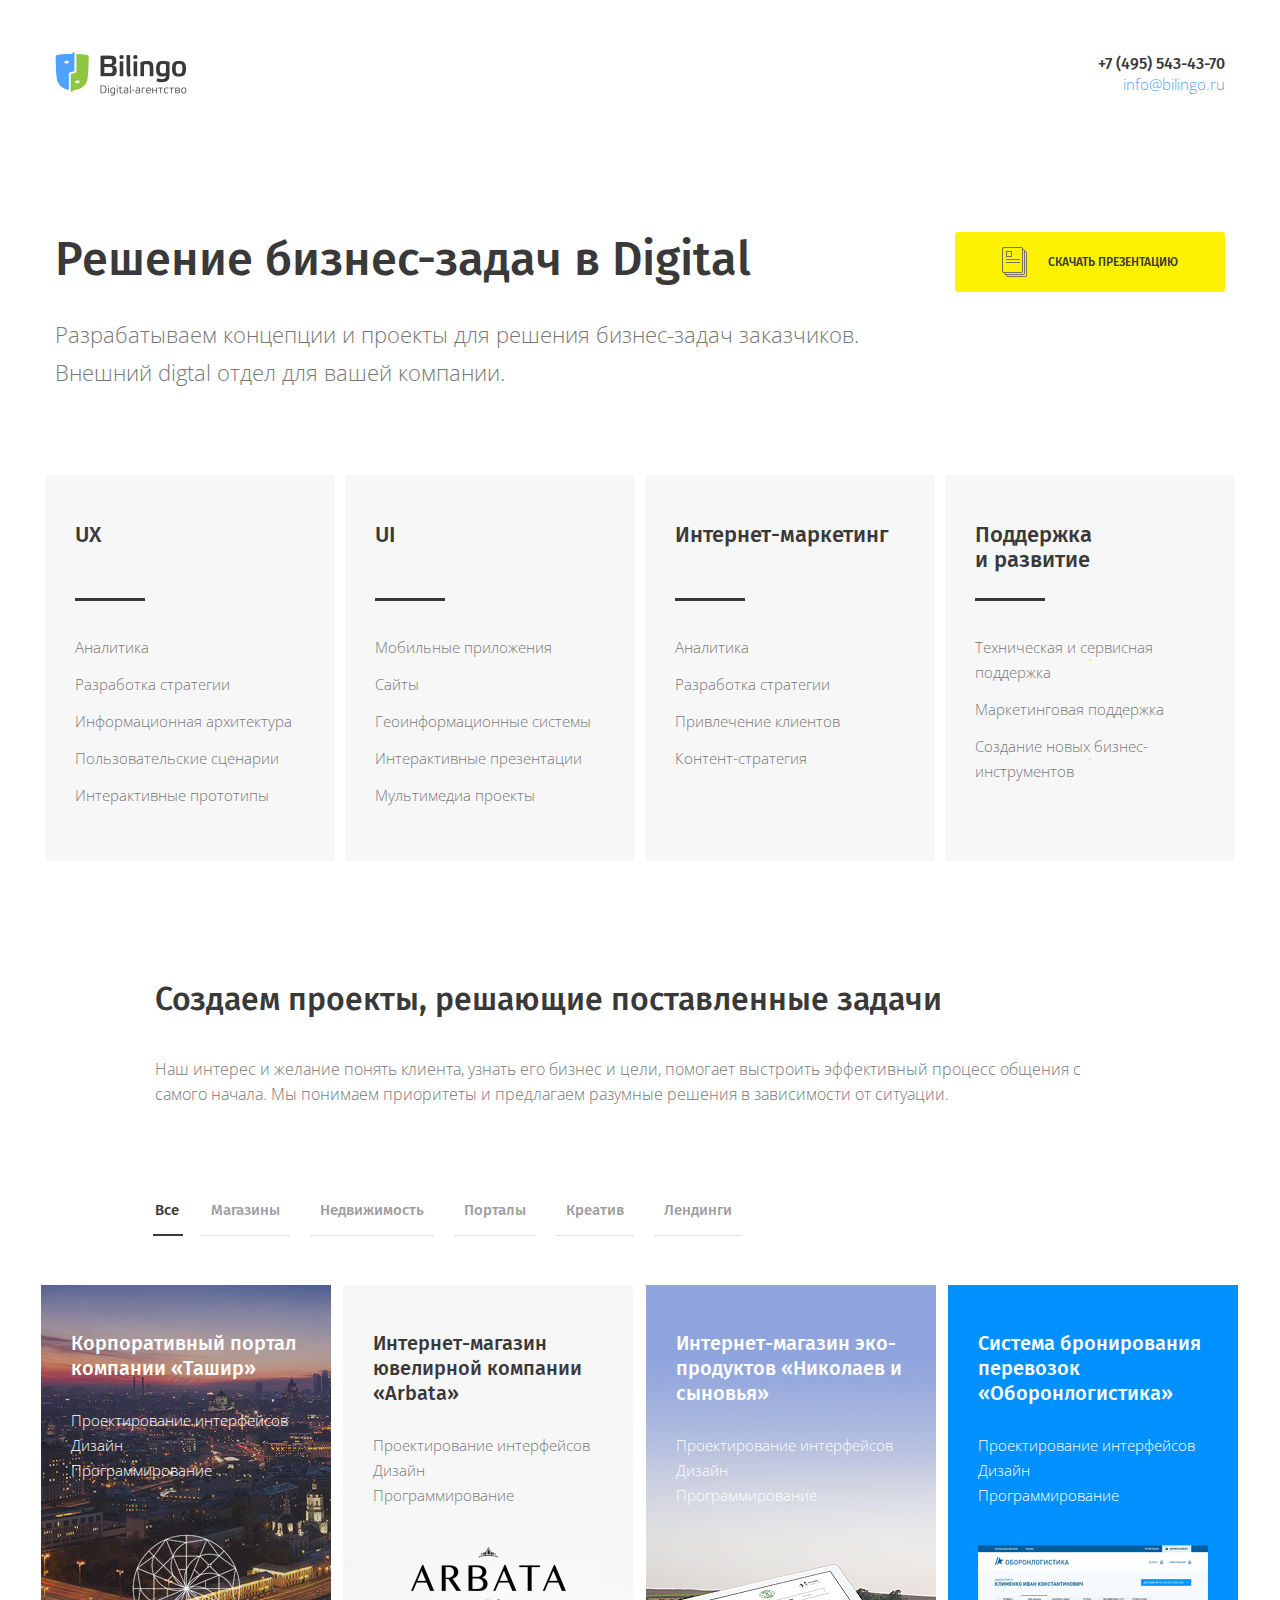
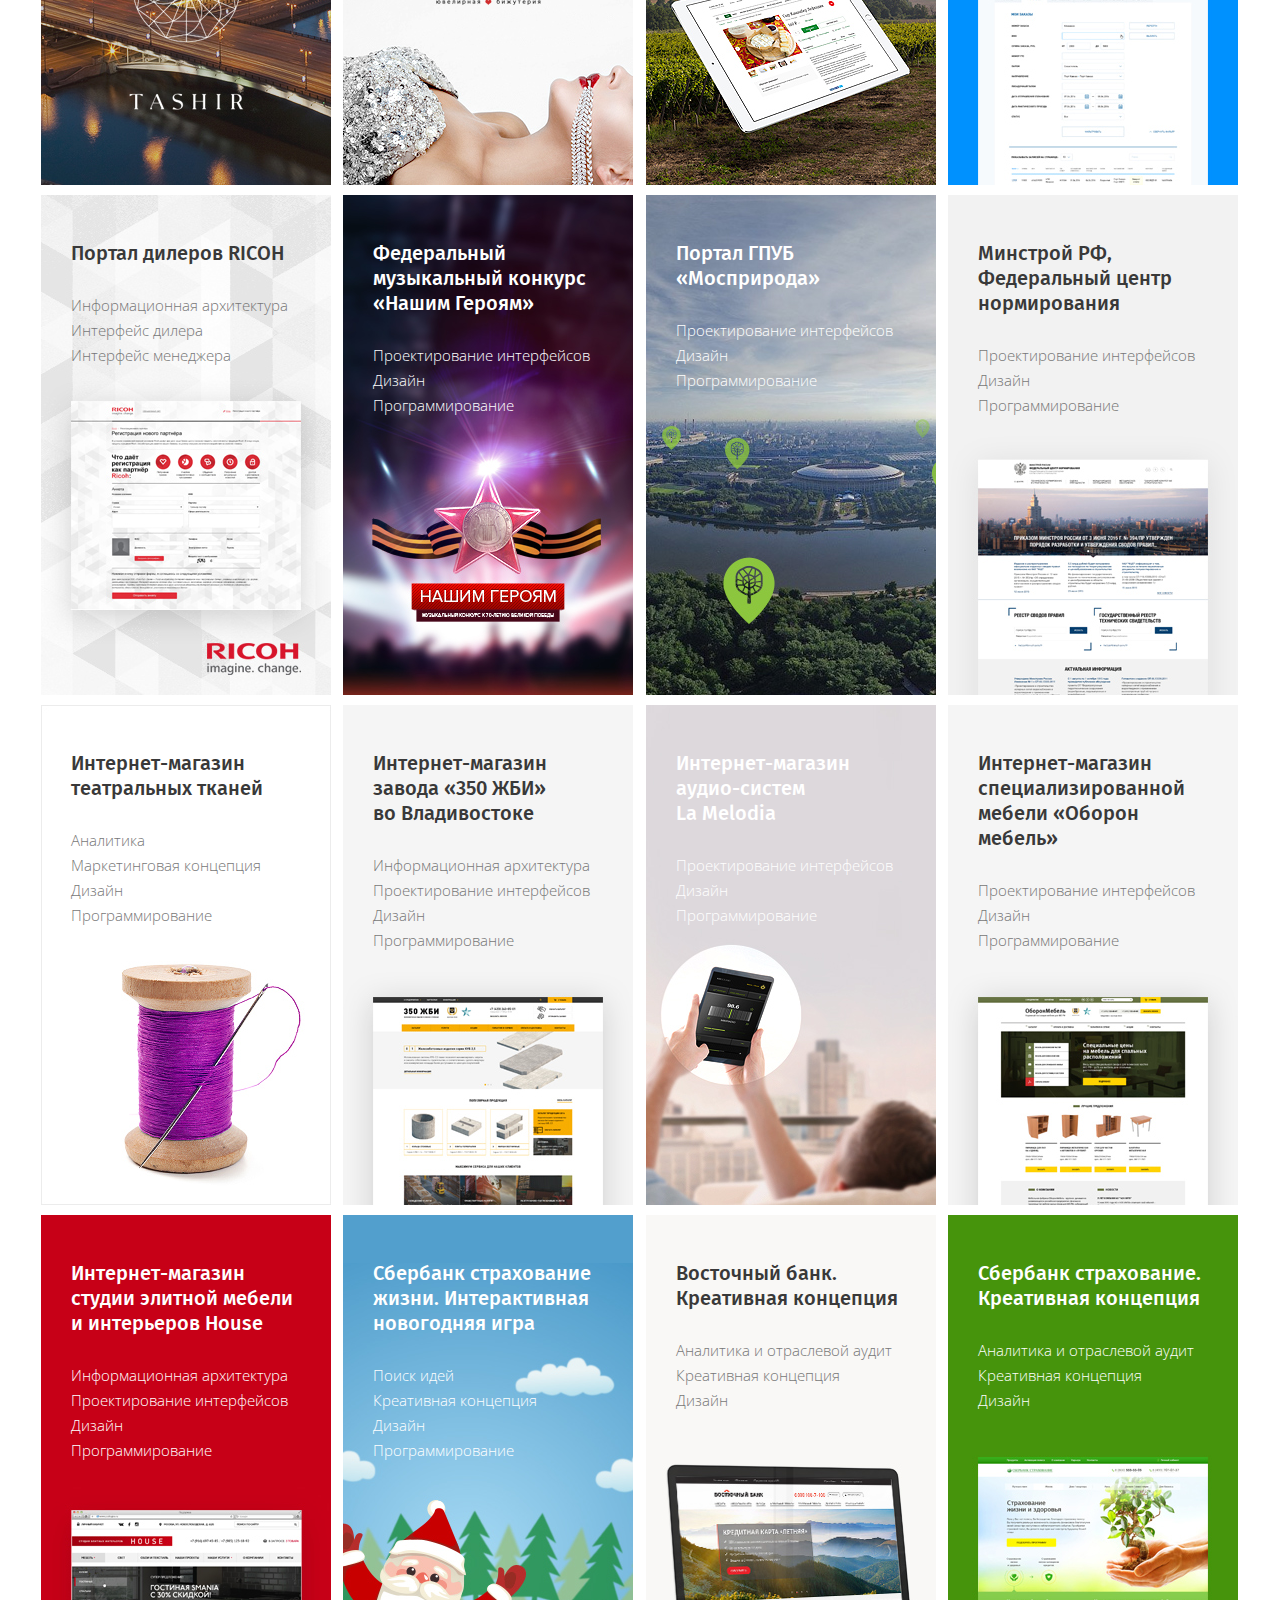
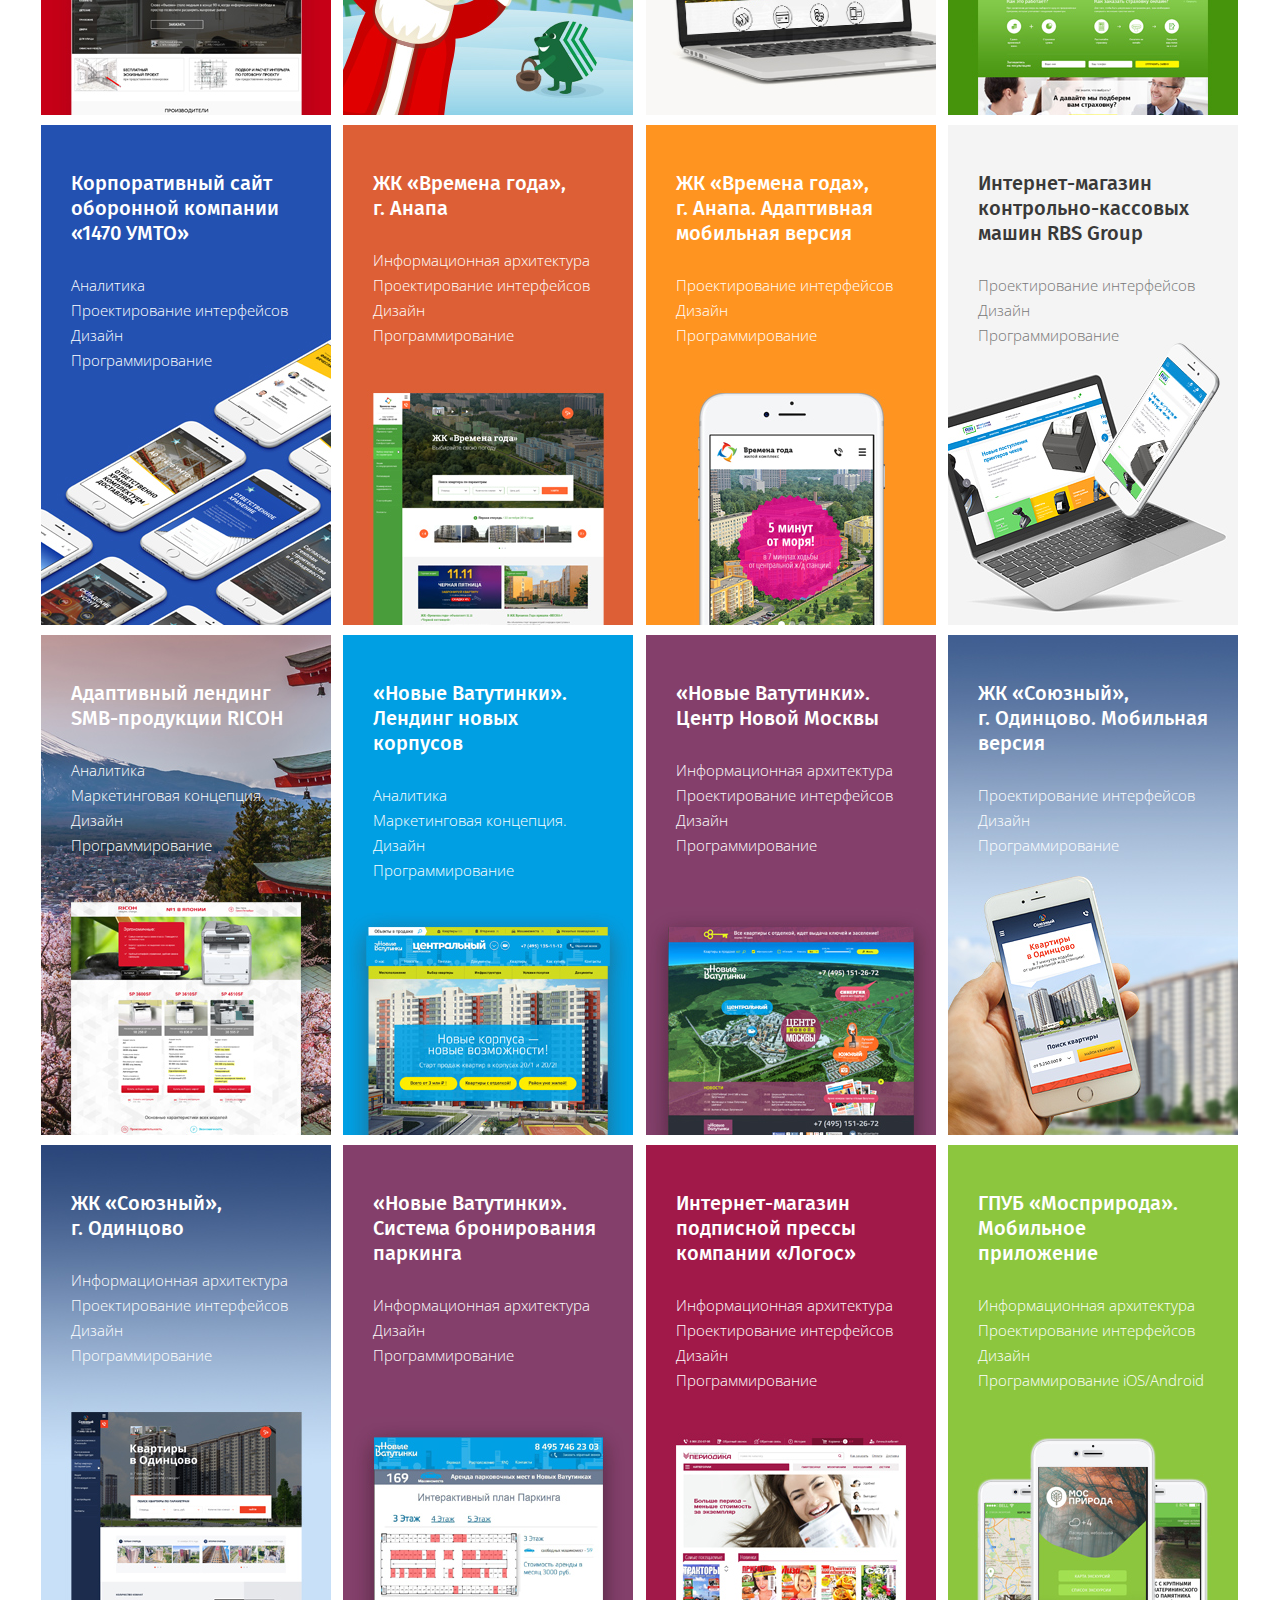
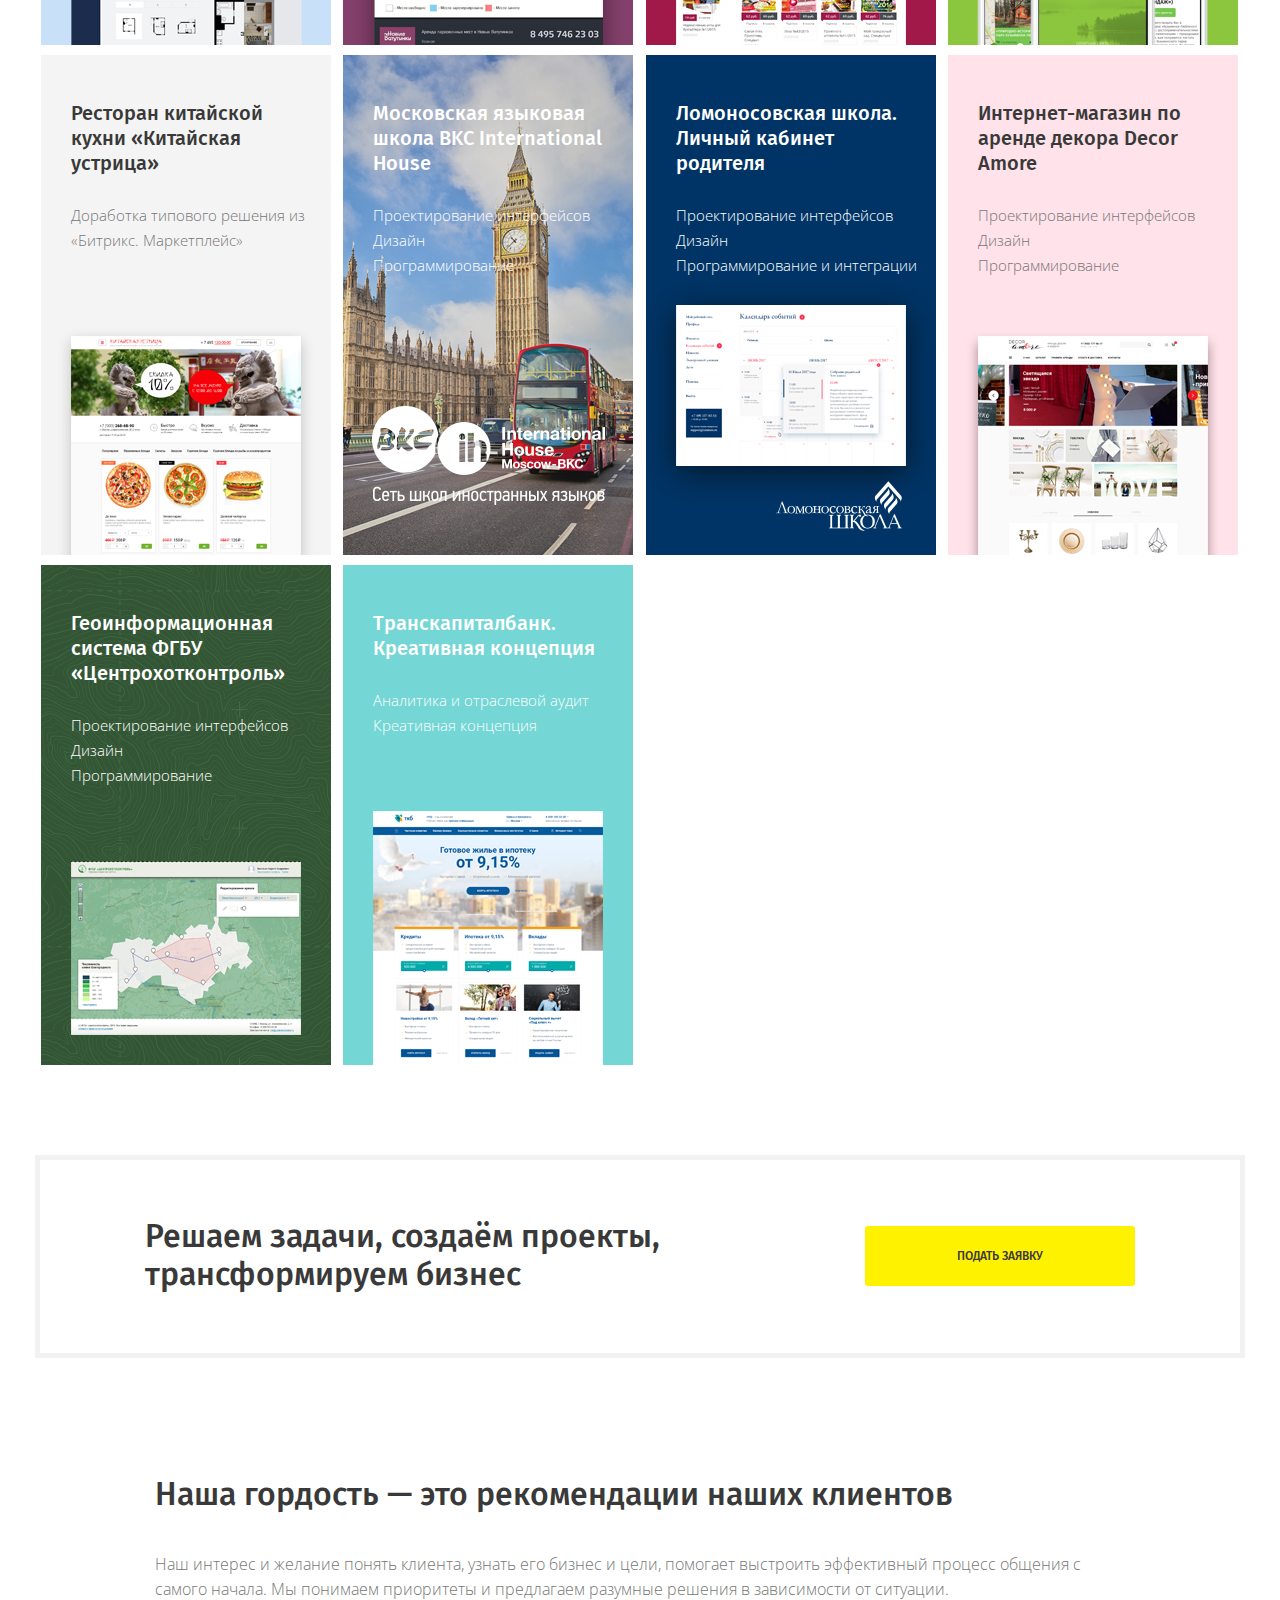
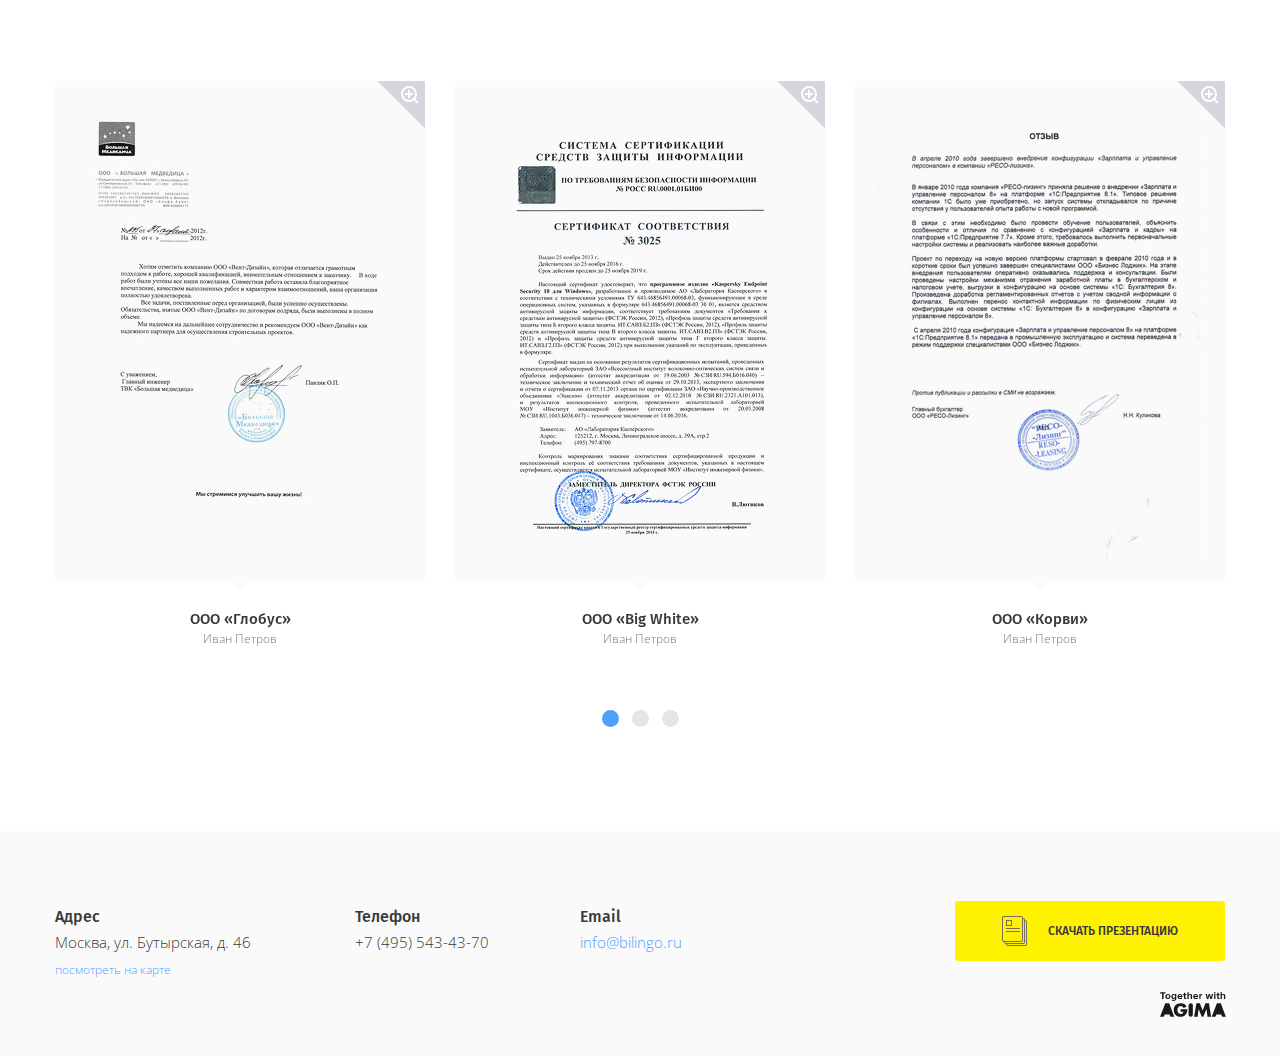
==== commit 4d0ef249: "font" ====
--- a/index.html
+++ b/index.html
@@ -4,7 +4,7 @@
         <meta charset="utf-8" />
         <title>Bilingo</title>
 
-        <link rel="stylesheet" href="https://fonts.googleapis.com/css?family=Open+Sans:300,400&amp;subset=cyrillic" />
+        <link rel="stylesheet" href="https://fonts.googleapis.com/css?family=Fira+Sans:500|Open+Sans:300,400&amp;subset=cyrillic" />
         <link rel="stylesheet" href="css/styles.css" />
         <link rel="stylesheet" href="js/slick/slick.css" />
         <link rel="stylesheet" href="js/fancybox/jquery.fancybox.css">
--- a/css/styles.css
+++ b/css/styles.css
@@ -1,5 +1,3 @@
-@font-face {font-family:"EtelkaMediumPro"; src:url("../fonts/EtelkaMediumPro.woff") format("woff"); font-weight:normal; font-style:normal}
-
 html {min-width:480px; height:100%}
 
 body {min-width:480px; height:100%; margin:0; padding:0; font:300 16px/25px "Open Sans", sans-serif; color:#777; background:#fff; -webkit-text-size-adjust:100%}
@@ -22,12 +20,12 @@
 
 .header-contacts {float:right; text-align:right}
 
-.header-phone {font:16px/25px EtelkaMediumPro, sans-serif; color:#393939; margin:51px 0 0 0}
+.header-phone {font:500 16px/25px "Fira Sans", sans-serif; color:#393939; margin:51px 0 0 0}
 .header-phone a {text-decoration:none; color:#393939}
 .header-email {font-size:15px; margin:-4px 0 0 0}
 
 .services-header {padding:0 300px 0 0; position:relative; margin:137px 0 0 0}
-.services-header h1 {font:47px/50px EtelkaMediumPro, sans-serif; color:#393939; margin:0; padding:0}
+.services-header h1 {font:500 47px/50px "Fira Sans", sans-serif; color:#393939; margin:0; padding:0}
 .services-text {font-size:22px; line-height:38px; padding:31px 0 0 0}
 .services-link {position:absolute; right:0; top:-2px}
 
@@ -36,7 +34,7 @@
     .services-link {position:static; right:auto; top:auto; margin:54px 0 0 0}
 }
 
-.presentation {display:block; width:270px; height:60px; background:#fff200; border-radius:3px; text-align:center; font:12px/60px EtelkaMediumPro, sans-serif; text-transform:uppercase; color:#393939; transition:background .3s ease}
+.presentation {display:block; width:270px; height:60px; background:#fff200; border-radius:3px; text-align:center; font:500 12px/60px "Fira Sans", sans-serif; text-transform:uppercase; color:#393939; transition:background .3s ease}
 .presentation:before {content:""; display:inline-block; vertical-align:middle; width:25px; height:30px; background:url(../images/presentation.png); margin:-2px 21px 0 0}
 .presentation:hover {background:#ffe600; text-decoration:none}
 .presentation:hover:before {background-position:left -30px}
@@ -44,7 +42,7 @@
 .services-list {margin:84px -20px 0 -20px}
 .services-list-inner {display:table; width:100%; border-collapse:separate; border-spacing:10px 0}
 .services-item {display:table-cell; vertical-align:top; width:25%; background:#f7f7f7; padding:0 30px}
-.services-item h2 {margin:0; padding:47px 0 26px 0; font:22px/25px EtelkaMediumPro, sans-serif; color:#393939; min-height:50px}
+.services-item h2 {margin:0; padding:47px 0 26px 0; font:500 22px/25px "Fira Sans", sans-serif; color:#393939; min-height:50px}
 .services-item ul {margin:0; padding:0 0 53px 0; list-style:none; font-size:15px; line-height:25px}
 .services-item ul:before {content:""; display:block; width:70px; height:3px; margin:0 0 34px 0; background:#393939}
 .services-item ul li {margin:12px 0 0 0; padding:0}
@@ -66,7 +64,7 @@
 
 .portfolio {margin:119px 0 0 0}
 .portfolio-header {padding:0 100px}
-.portfolio-header h2 {font:32px/38px EtelkaMediumPro, sans-serif; color:#393939; margin:0; padding:0}
+.portfolio-header h2 {font:500 32px/38px "Fira Sans", sans-serif; color:#393939; margin:0; padding:0}
 .portfolio-text {padding:39px 0 0 0}
 
 @media screen and (max-width:1199px) {
@@ -76,7 +74,7 @@
 
 .portfolio-menu {margin:93px 0 0 -2px}
 .portfolio-menu:after {content:"."; display:block; clear:both; visibility:hidden; height:0}
-.portfolio-menu ul {position:relative; float:left; margin:0; padding:0; list-style:none; font:15px/20px EtelkaMediumPro, sans-serif}
+.portfolio-menu ul {position:relative; float:left; margin:0; padding:0; list-style:none; font:500 15px/20px "Fira Sans", sans-serif}
 .portfolio-menu ul li {float:left; margin:0 0 0 20px; padding:0}
 .portfolio-menu ul li:first-child {margin:0}
 .portfolio-menu ul li a {display:block; color:rgba(57, 57, 57, .5); text-decoration:none; padding:0 10px 15px 10px; border-bottom:1px solid #e1e1e1}
@@ -102,7 +100,7 @@
 .portfolio-item a img {position:absolute; left:0; top:0; width:100%; height:100%; transition:box-shadow .3s ease}
 .portfolio-item a:hover img {box-shadow:0 5px 29px rgba(162, 160, 162, .88)}
 .portfolio-item a img.portfolio-img-mobile {display:none}
-.portfolio-item h3 {position:relative; padding:46px 30px 0 30px; font:20px/25px EtelkaMediumPro, sans-serif; margin:0}
+.portfolio-item h3 {position:relative; padding:46px 30px 0 30px; font:500 20px/25px "Fira Sans", sans-serif; margin:0}
 .portfolio-item ul {margin:0; padding:27px 10px 0 30px; font-size:15px; list-style:none; position:relative}
 .portfolio-item.inverse ul {color:#777}
 .portfolio-item ul li {margin:0; padding:0}
@@ -122,9 +120,9 @@
 
 .order-block {border:5px solid #f2f2f2; padding:0 105px 60px 105px; margin:85px -20px 0 -20px}
 .order-block:after {content:"."; display:block; clear:both; visibility:hidden; height:0}
-.order-block h2 {float:left; margin:0; padding:57px 0 0 0; width:550px; font:32px/38px EtelkaMediumPro, sans-serif; color:#393939}
+.order-block h2 {float:left; margin:0; padding:57px 0 0 0; width:550px; font:500 32px/38px "Fira Sans", sans-serif; color:#393939}
 .order-block-link {float:right; width:270px; padding:66px 0 0 0}
-.order-block-link a {display:block; height:60px; border-radius:3px; text-align:center; text-transform:uppercase; font:12px/60px EtelkaMediumPro, sans-serif; color:#393939; position:relative}
+.order-block-link a {display:block; height:60px; border-radius:3px; text-align:center; text-transform:uppercase; font:500 12px/60px "Fira Sans", sans-serif; color:#393939; position:relative}
 .order-block-link a:hover {text-decoration:none}
 .order-block-link a span {display:block; height:60px; border-radius:3px; background:#fff200; position:relative; transition:background .3s ease}
 .order-block-link a:hover span {background:#ffe600}
@@ -139,7 +137,7 @@
 
 .responses {margin:117px 0 79px 0}
 .responses-header {padding:0 100px}
-.responses-header h2 {font:32px/38px EtelkaMediumPro, sans-serif; color:#393939; margin:0; padding:0}
+.responses-header h2 {font:500 32px/38px "Fira Sans", sans-serif; color:#393939; margin:0; padding:0}
 .responses-text {padding:39px 0 0 0}
 
 @media screen and (max-width:1199px) {
@@ -161,7 +159,7 @@
 .responses-item a img {display:inline-block; vertical-align:middle; max-width:100%; max-height:100%}
 .responses-item-title {text-align:center; font-size:12px; line-height:20px; letter-spacing:0; padding:28px 0 0 0; position:relative}
 .responses-item-title:before {content:""; display:block; position:absolute; left:50%; top:0; margin:0 0 0 -9px; width:0; height:0; border-top:9px solid #fafafa; border-left:9px solid transparent; border-right:9px solid transparent}
-.responses-item-title strong {display:block; font:15px/20px EtelkaMediumPro, sans-serif; color:#393939}
+.responses-item-title strong {display:block; font:500 15px/20px "Fira Sans", sans-serif; color:#393939}
 .responses .slick-dots {text-align:center; font-size:0; line-height:0; letter-spacing:-1px; margin:0; padding:61px 0 0 0}
 .responses .slick-dots li {margin:0 0 0 13px; padding:0; display:inline-block; vertical-align:top}
 .responses .slick-dots li:before {display:none}
@@ -193,7 +191,7 @@
     .footer-email {float:none}
 }
 
-.footer-title {font-family:EtelkaMediumPro, sans-serif; color:#393939; padding:73px 0 0 0}
+.footer-title {font-family:"Fira Sans", sans-serif; font-weight:500; color:#393939; padding:73px 0 0 0}
 .footer-text {font-size:15px; color:#393939; padding:1px 0 0 0}
 .footer-map-link {font-size:12px; padding:2px 0 0 0}
 
@@ -221,7 +219,7 @@
 .window-container {position:absolute; z-index:99999; left:50%; top:50%}
 .window-container-load {position:fixed; left:-9999px; top:-9999px}
 .window-content {position:relative; background:#fff}
-.window-close {display:block; position:absolute; right:100px; top:65px; color:#333; text-transform:uppercase; text-decoration:none; font:12px/20px EtelkaMediumPro, sans-serif}
+.window-close {display:block; position:absolute; right:100px; top:65px; color:#333; text-transform:uppercase; text-decoration:none; font:500 12px/20px "Fira Sans", sans-serif}
 .window-close:hover {text-decoration:none}
 .window-close:before {content:""; display:block; width:12px; height:2px; position:absolute; left:-23px; top:8px; background:#393939; transition:left .3s ease}
 .window-close:hover:before {left:-20px}
@@ -233,7 +231,7 @@
 .window-services-menu {float:left; width:300px; padding:75px 0 0 0}
 .window-services-menu > ul {margin:0; padding:0; list-style:none}
 .window-services-menu > ul > li {margin:0; padding:0}
-.window-services-menu > ul > li > a {color:#393939; font:22px/38px EtelkaMediumPro, sans-serif; text-decoration:none}
+.window-services-menu > ul > li > a {color:#393939; font:500 22px/38px "Fira Sans", sans-serif; text-decoration:none}
 .window-services-menu > ul > li > ul {display:none; margin:0; padding:0 0 46px 0; list-style:none; font-size:15px}
 .window-services-menu > ul > li > ul:before {content:""; display:block; width:70px; height:3px; background:#393939; margin:41px 0 33px 0}
 .window-services-menu > ul > li.open > ul {display:block}
@@ -265,7 +263,7 @@
 @media screen and (max-width:1199px) {
     .window-services-mobile-header {display:block; position:fixed; left:0; right:0; top:0; height:75px; border-bottom:1px solid #f7f7f7; background:#f7f7f7; z-index:9}
     .havescroll .window-services-mobile-header {border-bottom-color:#e4e4e4}
-    .window-services-mobile-menu-link {float:left; margin:12px 0 0 25px; position:relative; padding:0 30px 0 60px; font:12px/50px EtelkaMediumPro, sans-serif; text-transform:uppercase; color:#333}
+    .window-services-mobile-menu-link {float:left; margin:12px 0 0 25px; position:relative; padding:0 30px 0 60px; font:500 12px/50px "Fira Sans", sans-serif; text-transform:uppercase; color:#333}
     .window-services-mobile-menu-open .window-services-mobile-menu-link {background:#fff200}
     .window-services-mobile-menu-link:hover {text-decoration:none}
     .window-services-mobile-menu-icon {display:block; position:absolute; left:30px; top:18px; width:19px; border-top:2px solid #393939; border-bottom:2px solid #393939; height:8px; background:url(../images/window-services-mobile-menu-open.png) no-repeat -99px -99px}
@@ -278,12 +276,12 @@
 .window-services-wrap {float:left; width:100%}
 .window-services-tab {display:none}
 .window-services-tab.active {display:block}
-.window-services-title {color:#393939; font:37px/38px EtelkaMediumPro, sans-serif}
+.window-services-title {color:#393939; font:500 37px/38px "Fira Sans", sans-serif}
 .window-services-text {font-size:22px; line-height:38px; padding:33px 0 0 0}
 .window-services-ctrl {padding:53px 0 0 0}
 .window-services-ctrl:after {content:"."; display:block; clear:both; visibility:hidden; height:0}
 .window-services-order {float:left; width:200px}
-.window-services-order a {display:block; height:60px; background:#fff200; border-radius:3px; text-align:center; text-transform:uppercase; font:12px/60px EtelkaMediumPro, sans-serif; color:#393939; transition:background-color .3s ease}
+.window-services-order a {display:block; height:60px; background:#fff200; border-radius:3px; text-align:center; text-transform:uppercase; font:500 12px/60px "Fira Sans", sans-serif; color:#393939; transition:background-color .3s ease}
 .window-services-order a:hover {background:#ffe600; text-decoration:none}
 .window-services-next {float:right; line-height:60px; font-size:13px}
 .window-services-next a {color:rgba(119, 119, 119, .5)}
@@ -300,7 +298,7 @@
 
 .window-order {background:#fff; width:870px; padding:0 65px 45px 65px}
 .window-order+.window-close {right:65px}
-.window-order-title {color:#393939; font:32px/38px EtelkaMediumPro, sans-serif; text-align:center; padding:54px 0 0 0}
+.window-order-title {color:#393939; font:500 32px/38px "Fira Sans", sans-serif; text-align:center; padding:54px 0 0 0}
 
 @media screen and (max-width:1199px) {
     .window-order {width:370px; padding:0 30px 45px 30px}
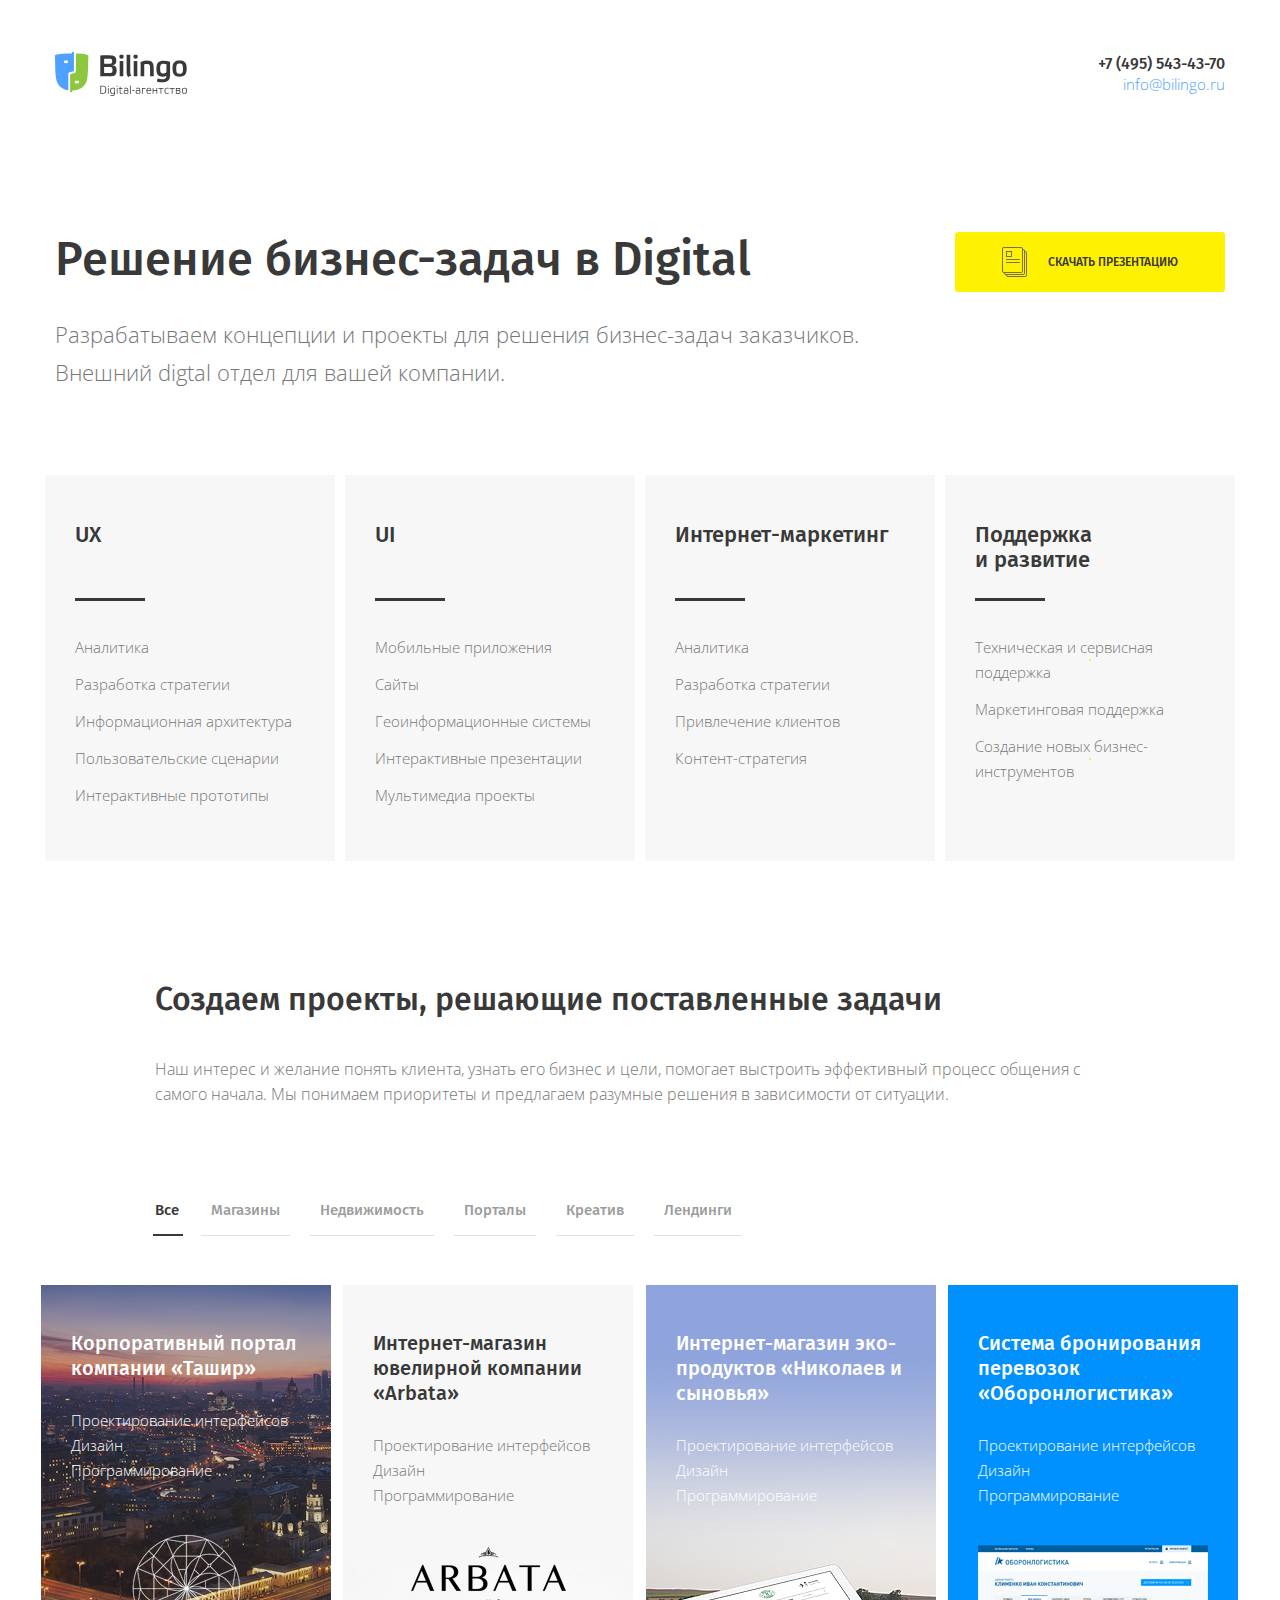
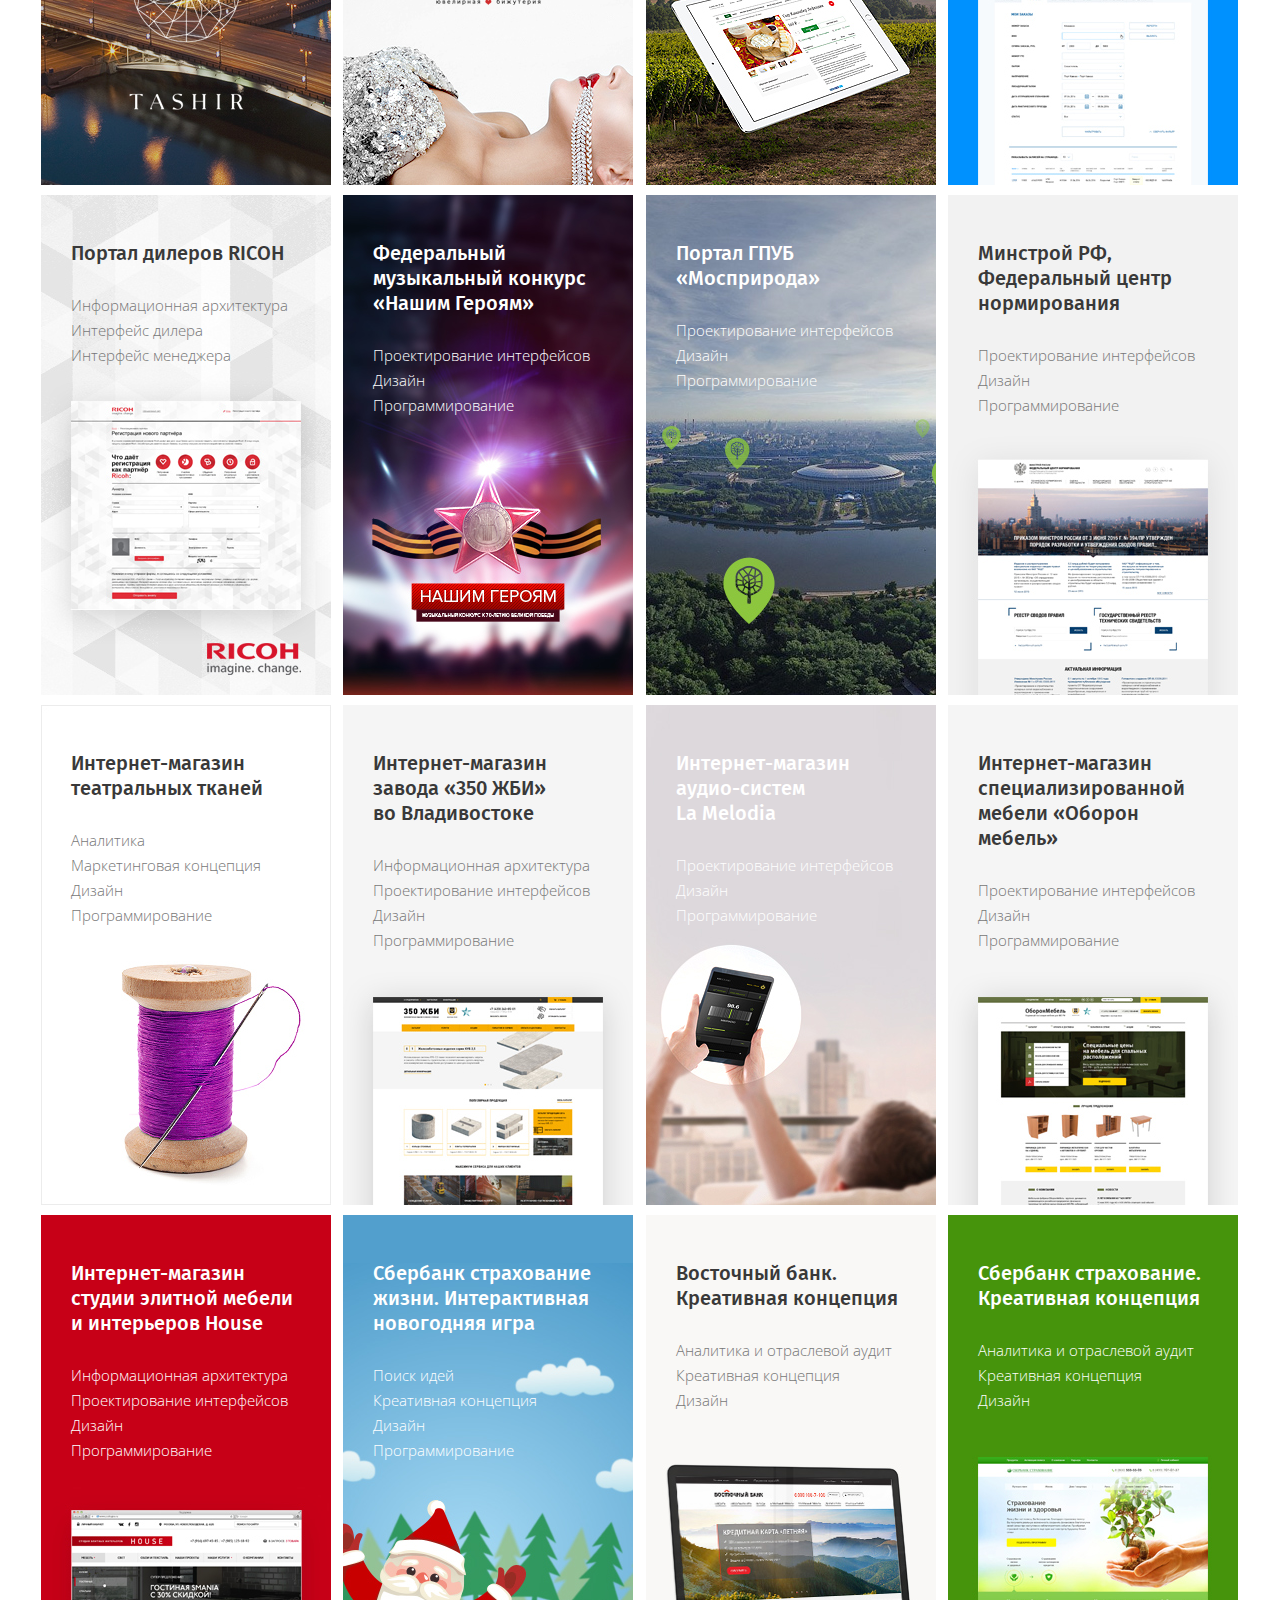
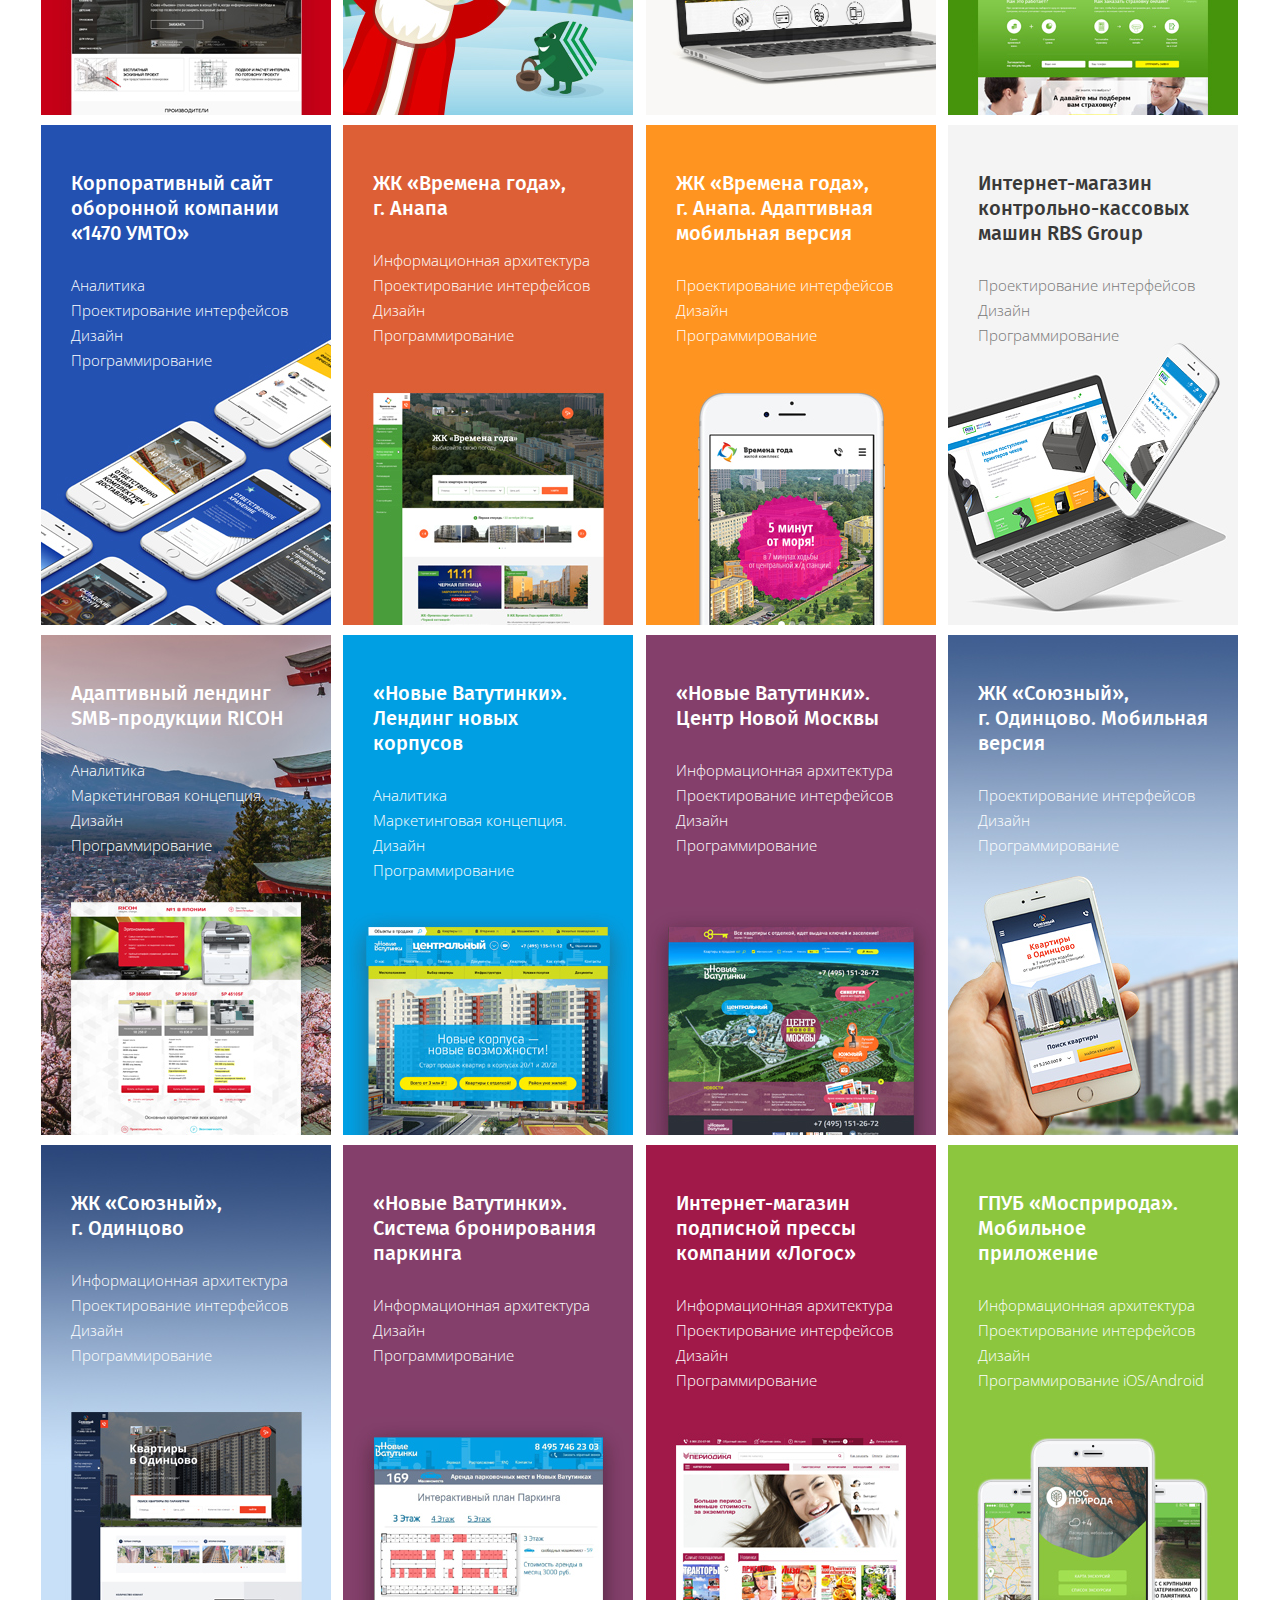
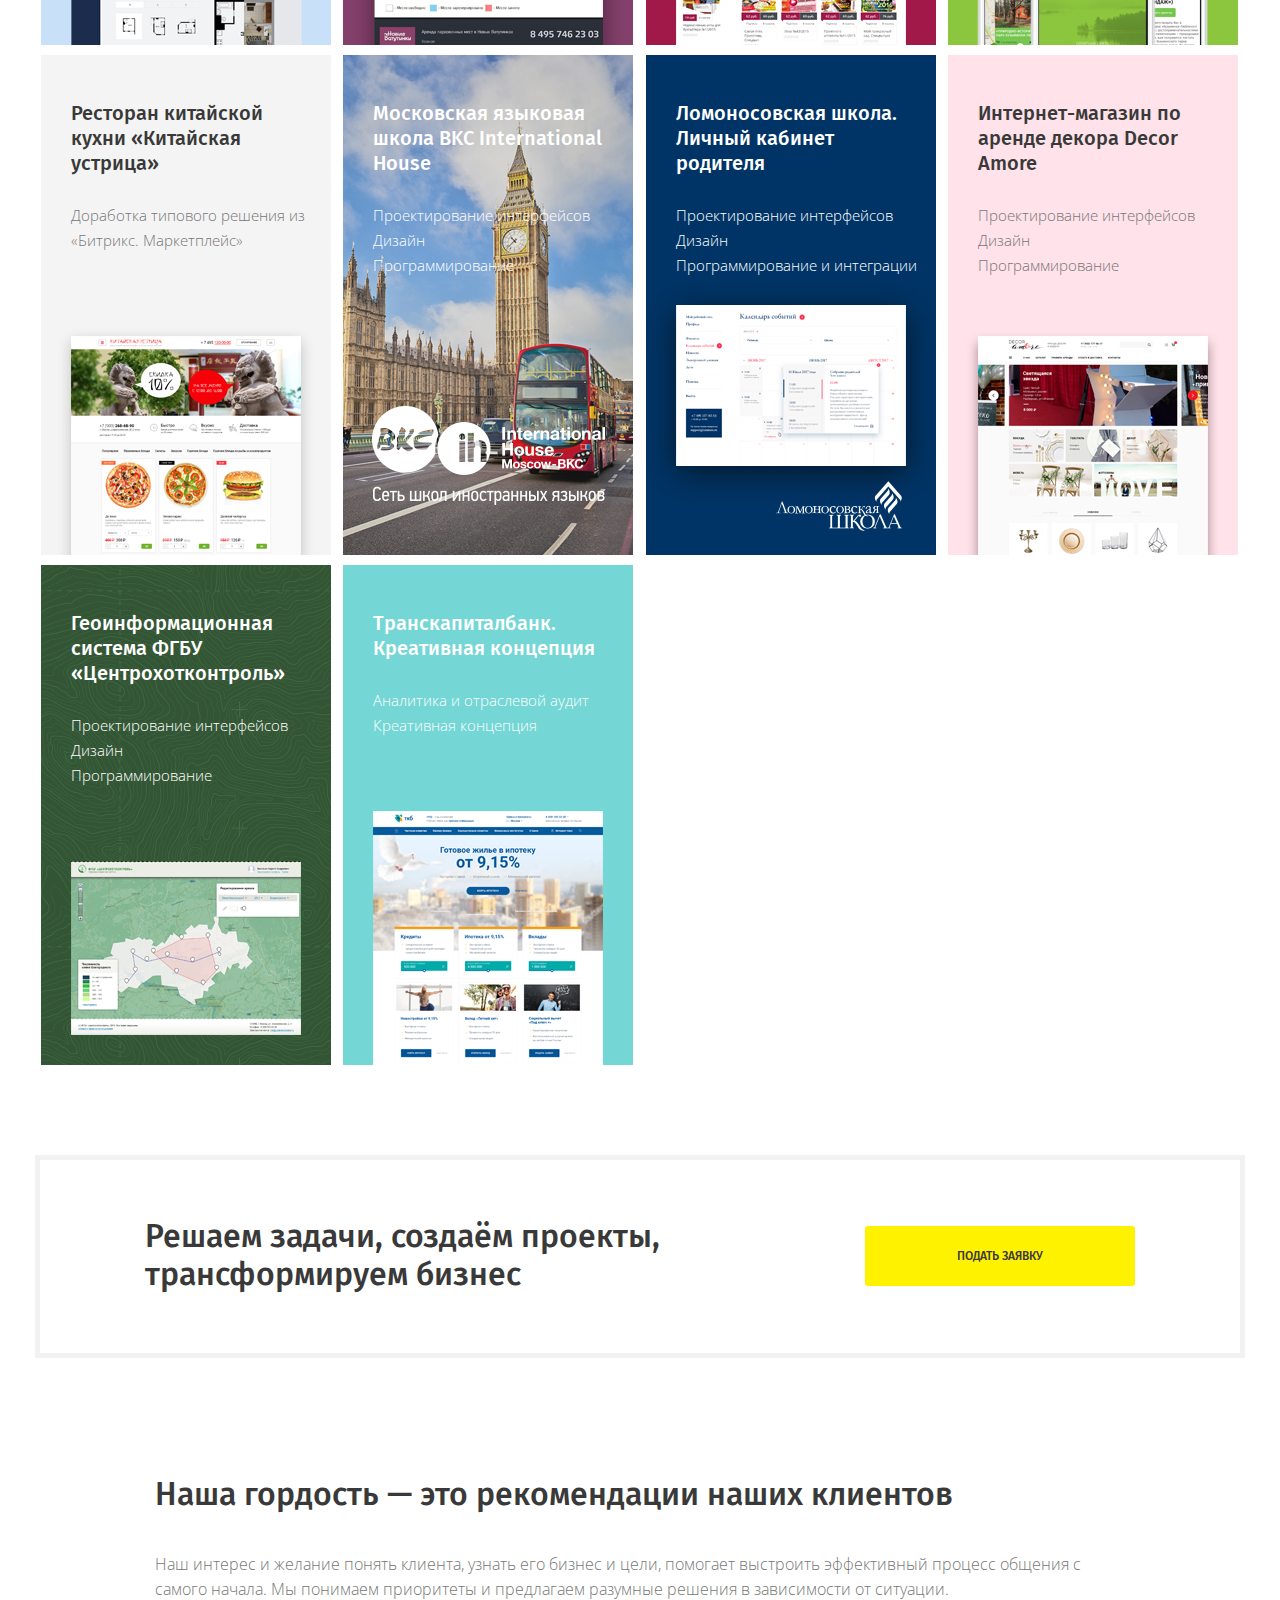
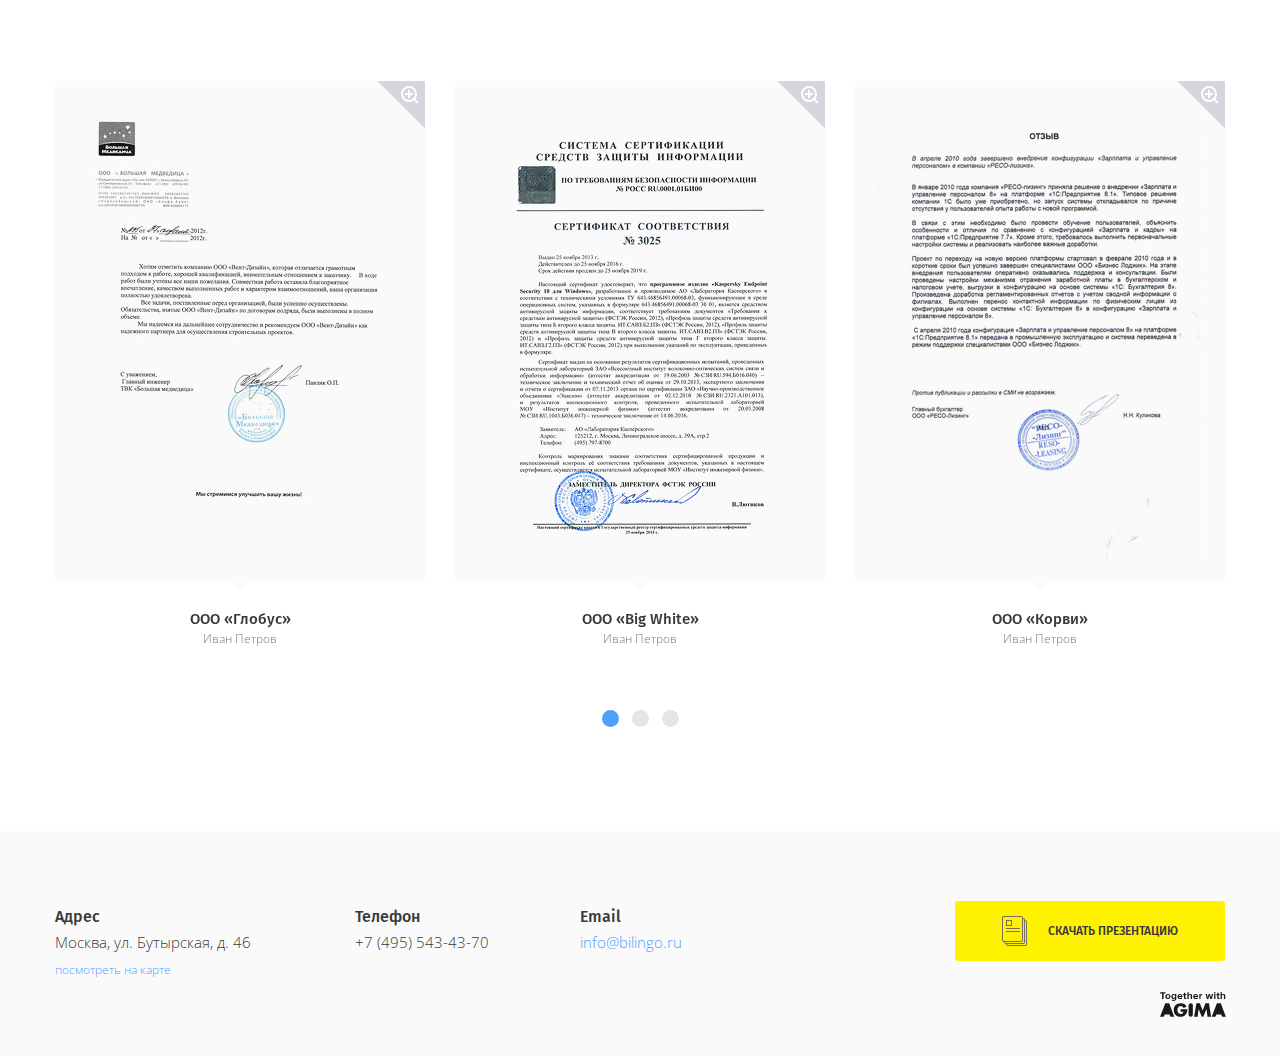
==== commit 6118ead2: "logo svg" ====
--- a/index.html
+++ b/index.html
@@ -34,7 +34,7 @@
             <div class="wrapper-inner">
 
                 <header>
-                    <div class="logo"><img src="images/logo.png" alt="" width="132" height="44" /></div>
+                    <div class="logo"><img src="images/logo.svg" alt="" width="132" height="44" /></div>
                     <div class="header-contacts">
                         <div class="header-phone"><a href="tel:+74955434370">+7 (495) 543-43-70</a></div>
                         <div class="header-email"><a href="mailto:info@bilingo.ru">info@bilingo.ru</a></div>
